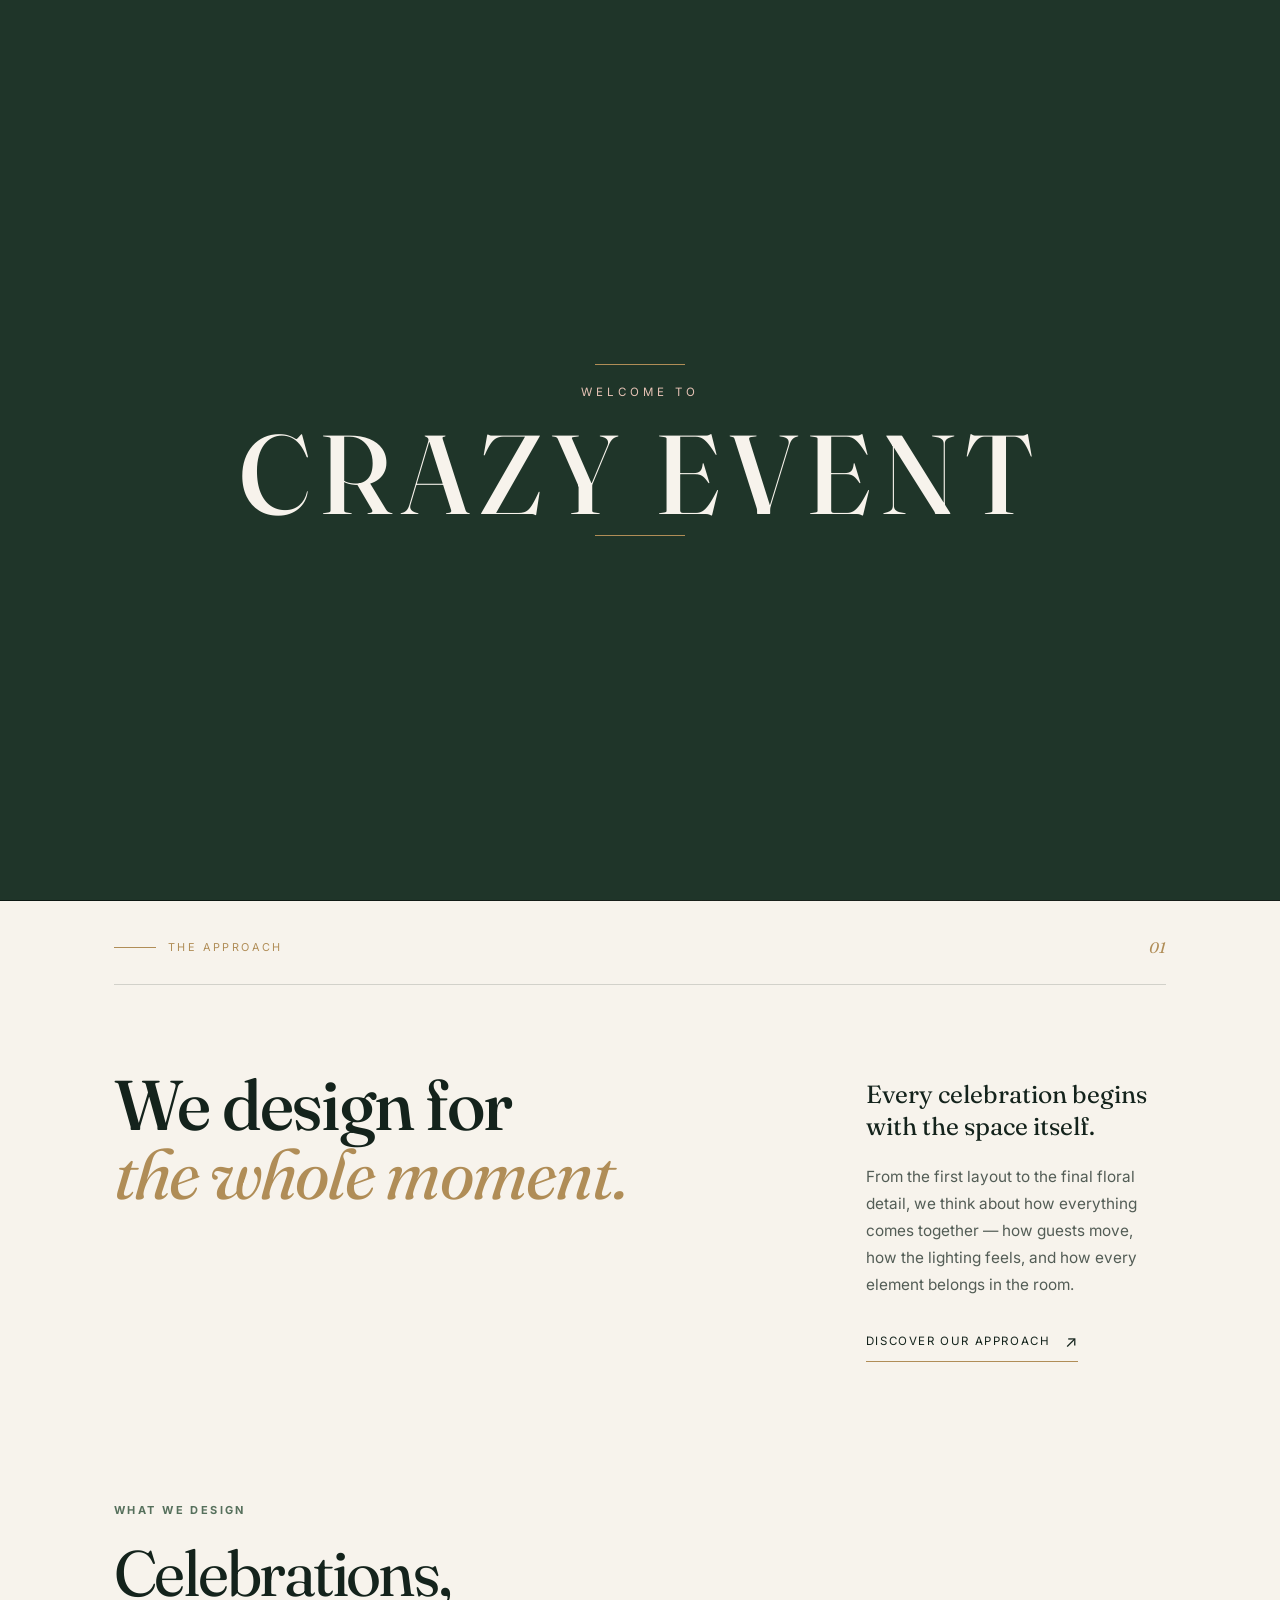
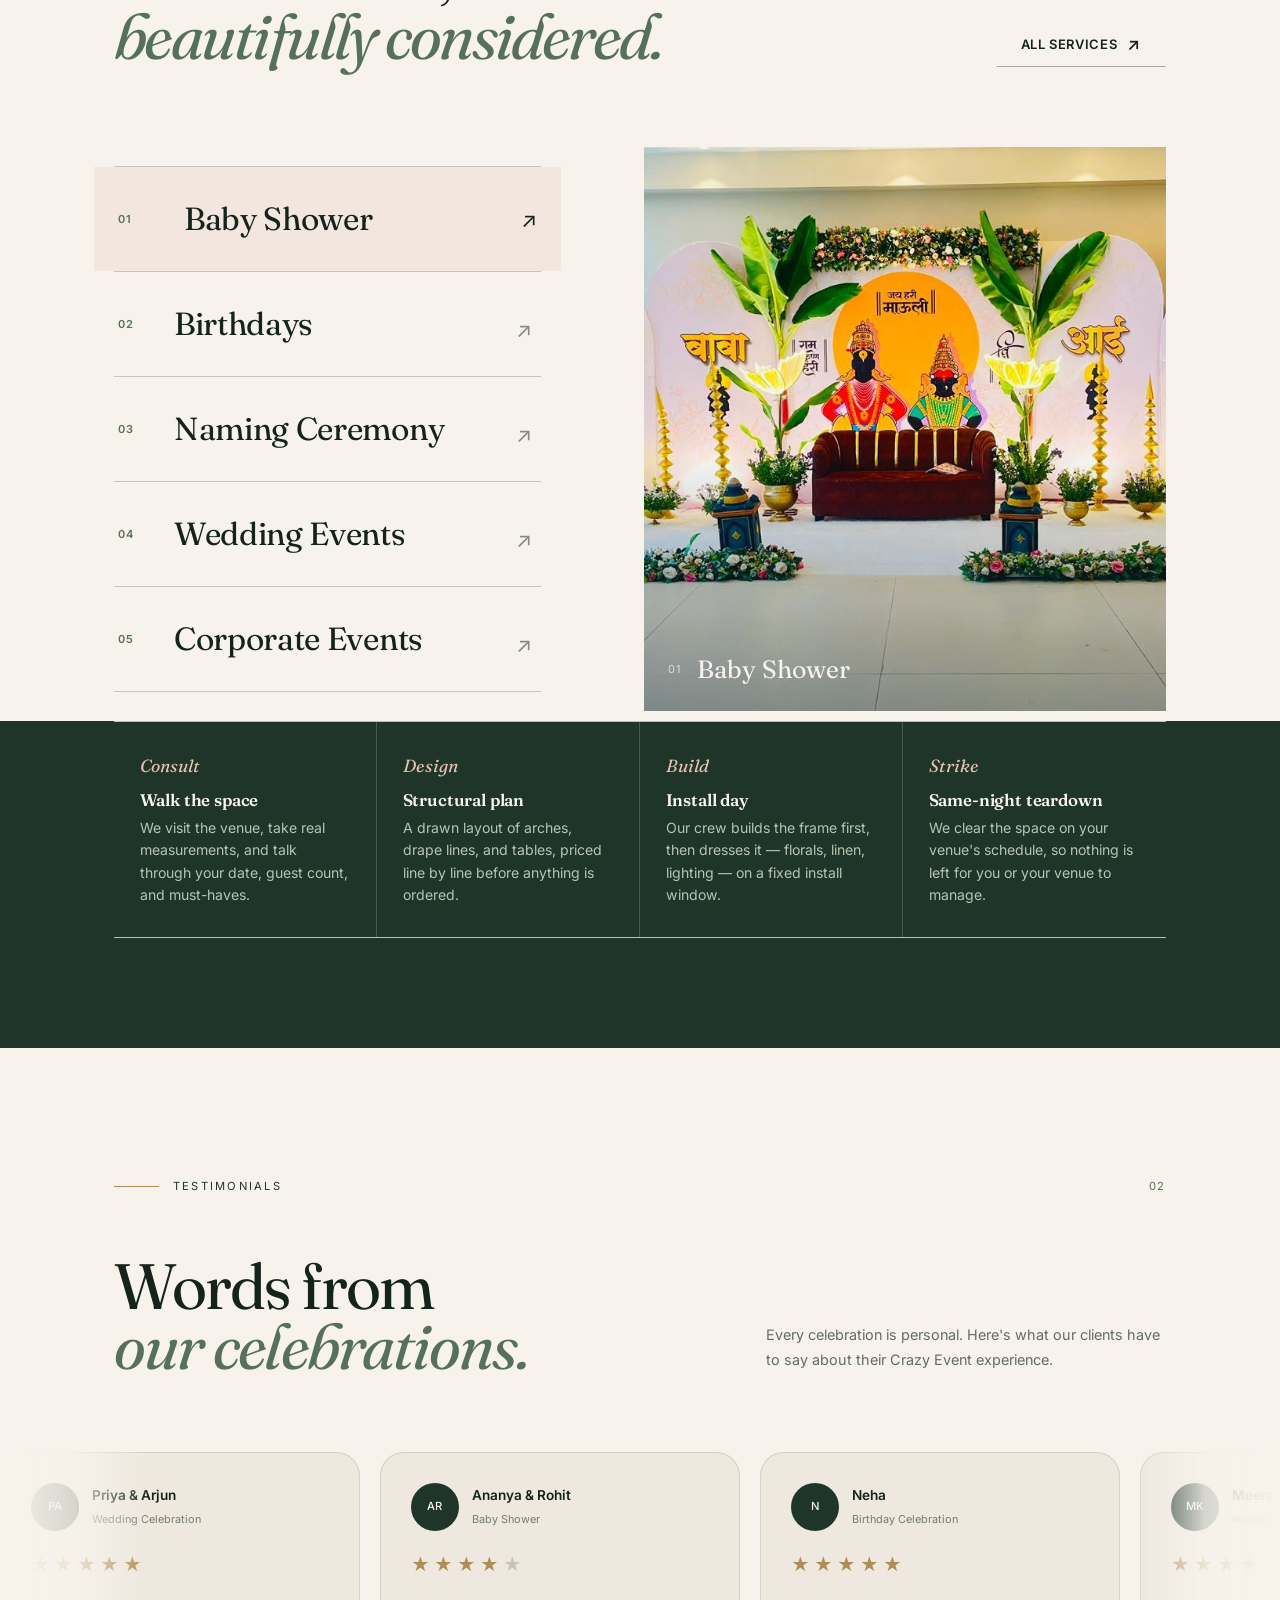
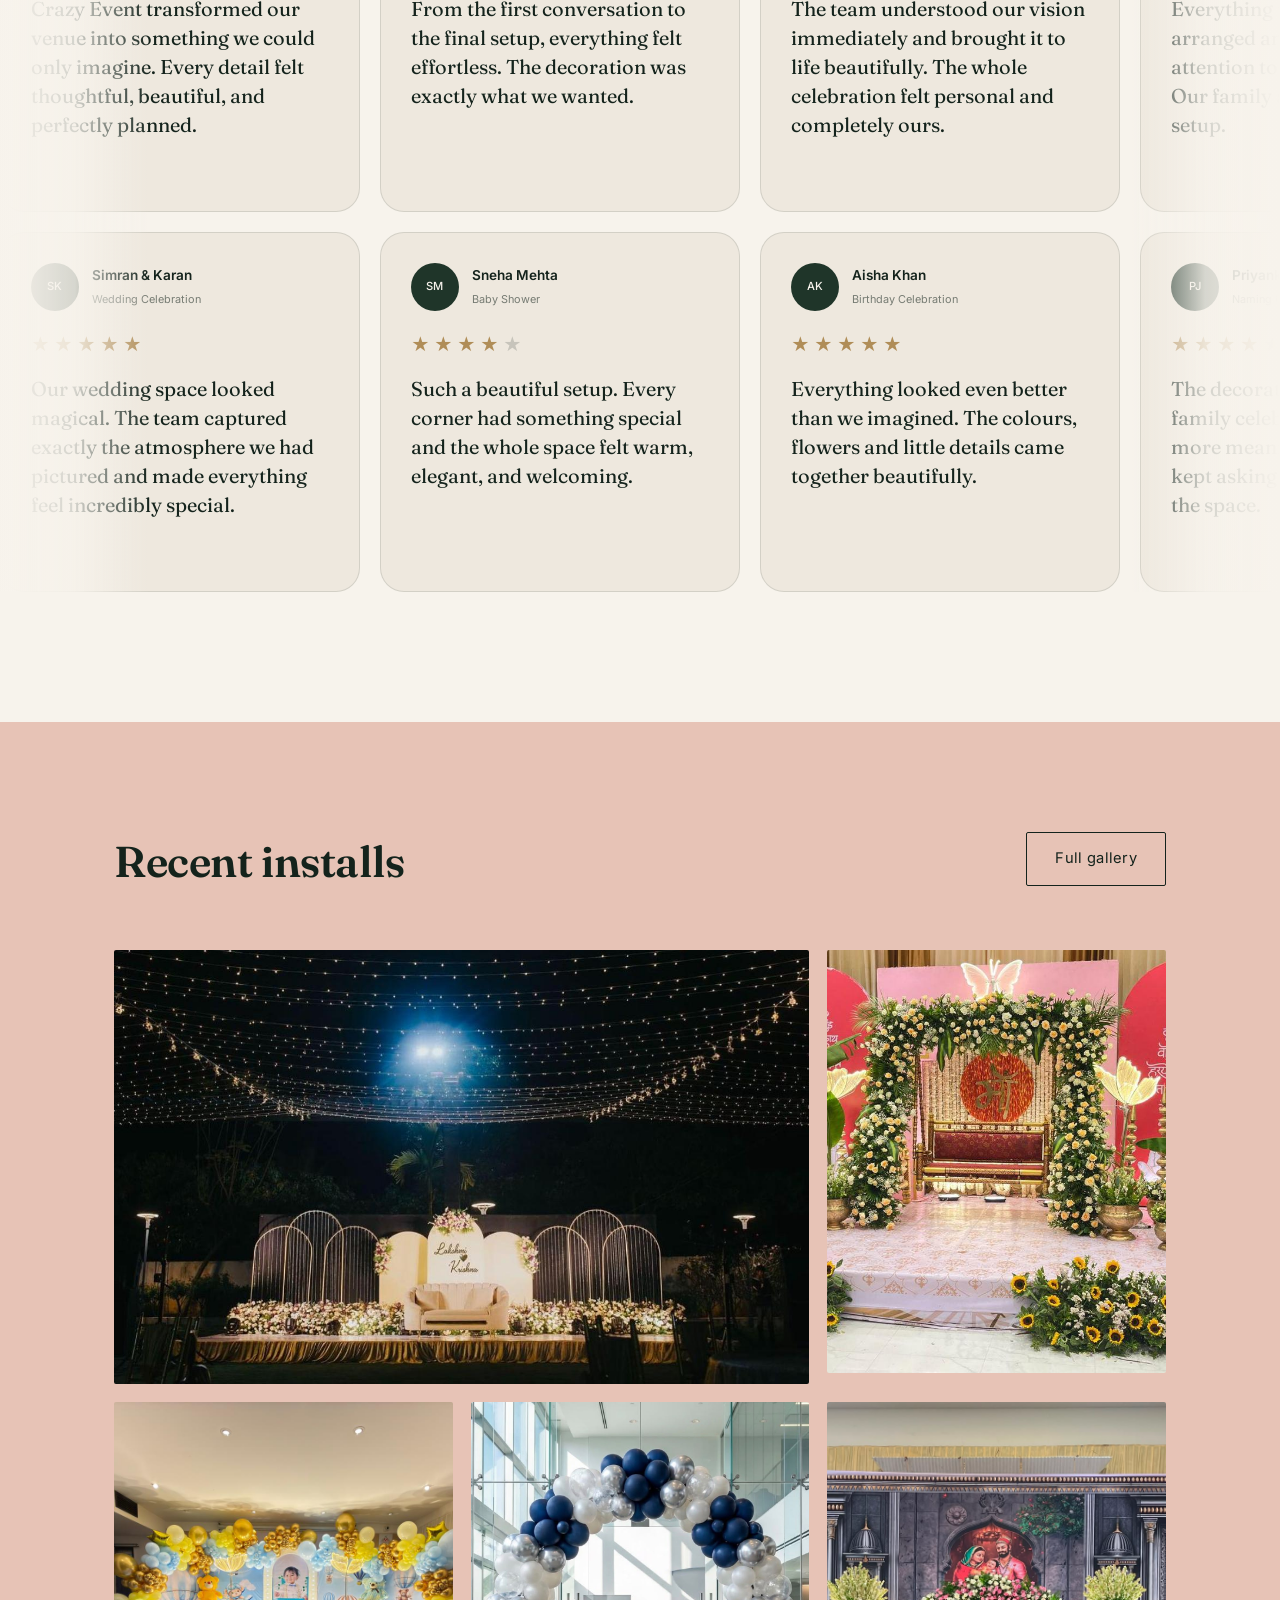
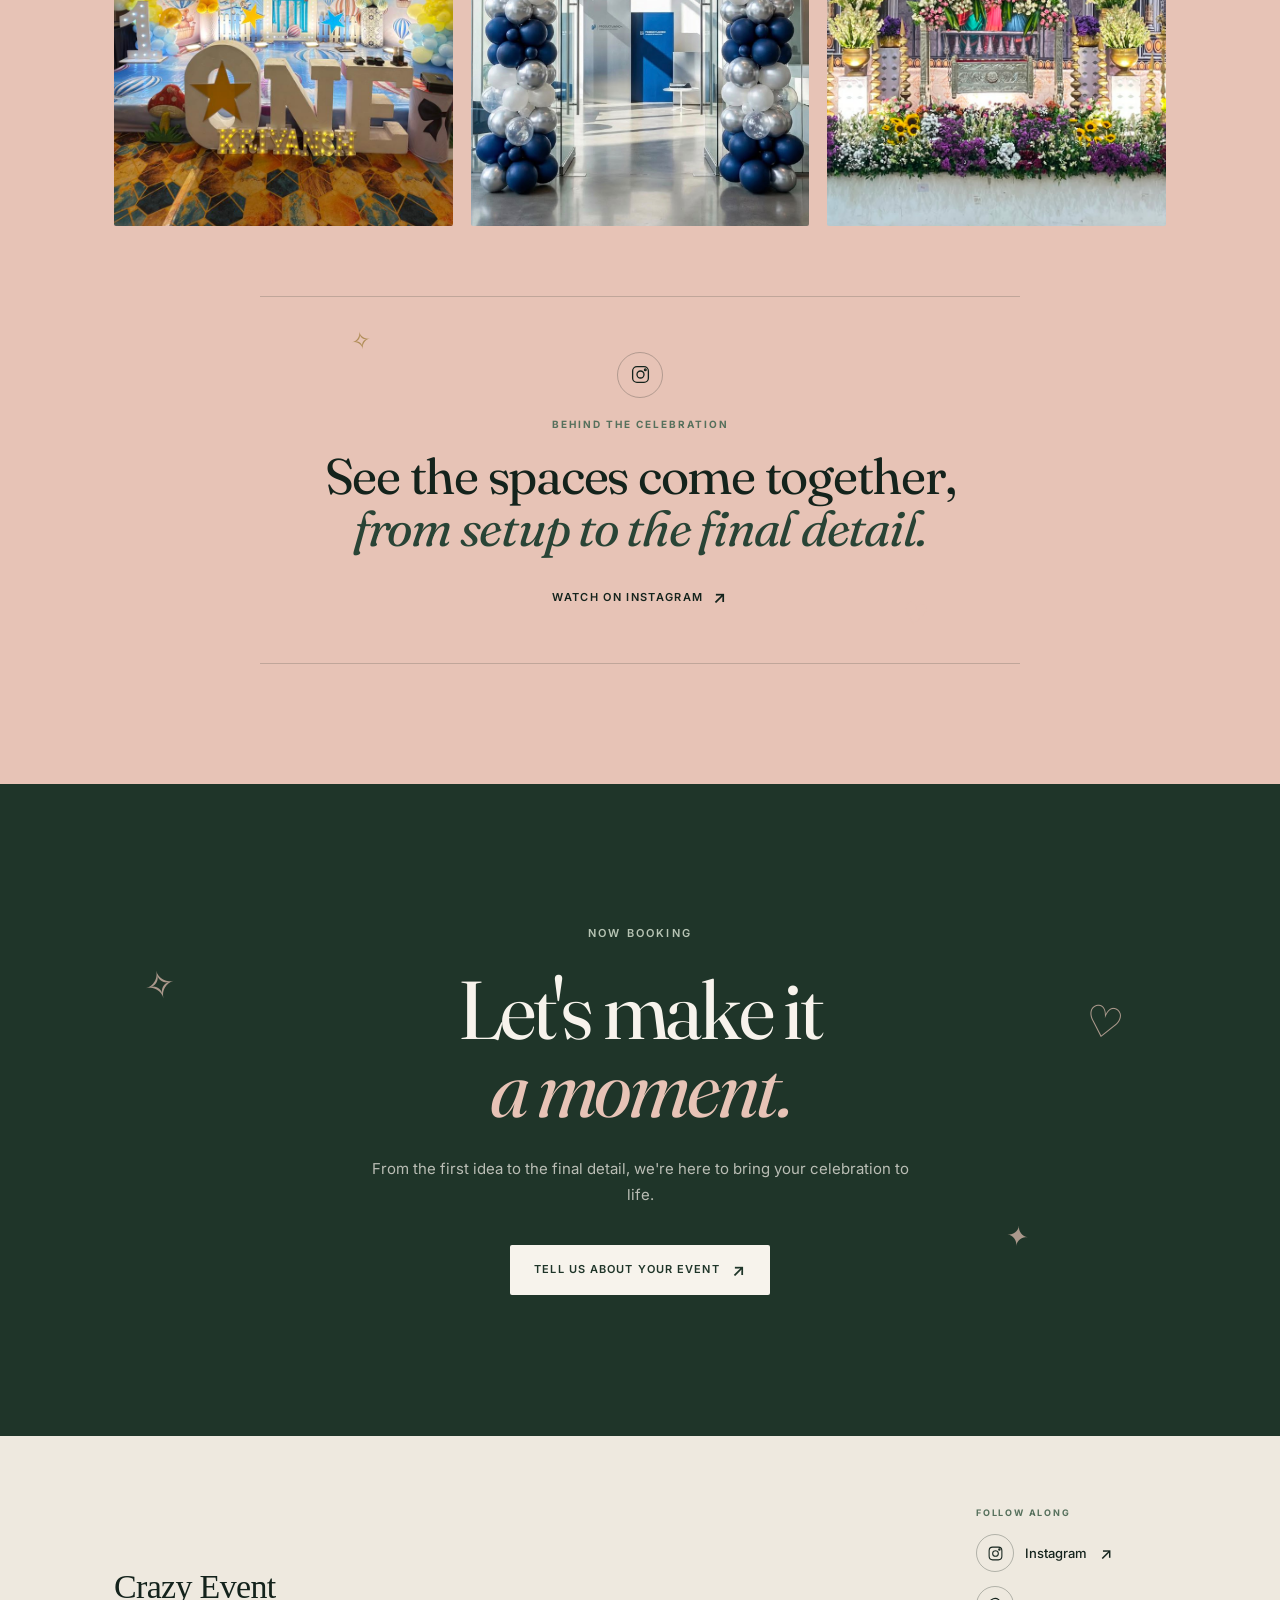
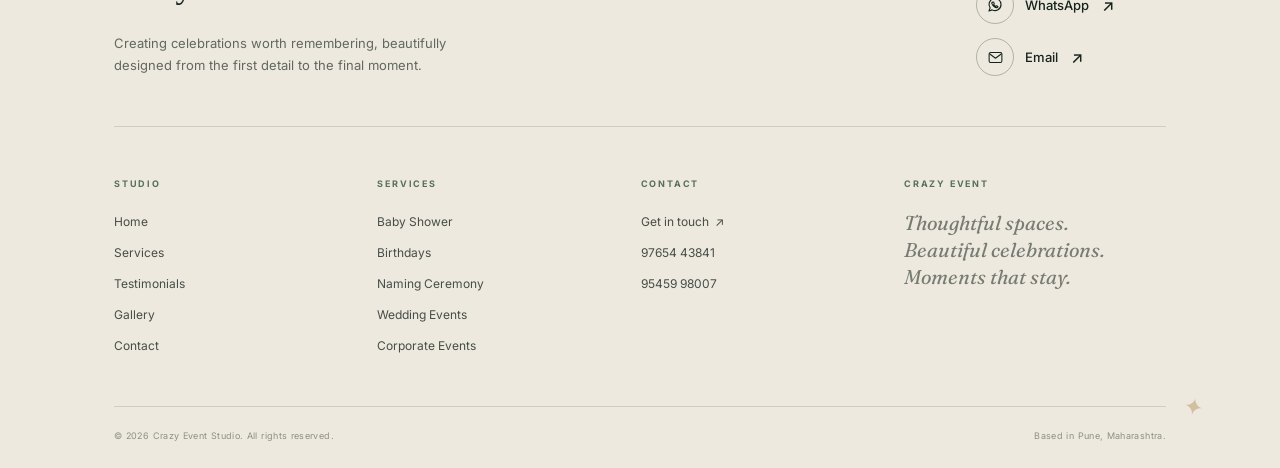
==== index.html @ b6cb3d37 "Initial Crazy Event website" ====
<!DOCTYPE html>
<html lang="en">
<head>
<meta charset="UTF-8">
<meta name="viewport" content="width=device-width, initial-scale=1.0">
<title>Crazy Event — Event Design &amp; Decor Studio</title>
<meta name="description" content="Crazy Event designs weddings, private celebrations, and corporate events with structure and florals built to fit the room, not the trend.">
<link rel="preconnect" href="https://fonts.googleapis.com">
<link href="https://fonts.googleapis.com/css2?family=Fraunces:ital,opsz,wght@0,9..144,400;0,9..144,500;0,9..144,600;1,9..144,400;1,9..144,500&family=Inter:wght@400;500;600&display=swap" rel="stylesheet">
<link rel="stylesheet" href="styles.css">
</head>
<body>

<!-- =========================
     CRAZY EVENT INTRO
========================= -->
<div class="intro-screen" id="introScreen">

    <div class="intro-content">

        <span class="intro-line"></span>

        <p class="intro-small">WELCOME TO</p>

        <h1 class="intro-title">
            CRAZY EVENT
        </h1>

        <span class="intro-line"></span>

    </div>

</div>

<header class="site-header">
  <nav class="wrap nav">
    <a href="index.html" class="brand">
      <img src="images/logo.jpg" alt="Crazy Event logo" class="brand-logo">
      <span class="brand-text">Crazy Event</span>
    </a>
    <ul class="nav-links">
      <li><a href="index.html" class="active">Home</a></li>
      <li><a href="index.html#design">Services</a></li>
       <li><a href="index.html#testimonials">Testimonials</a></li>
       
     <li><a href="index.html#recent-installs">Gallery</a></li>
      <li>
    <a href="#final-cta">Contact</a>
</li>
      
    </ul>
    <button class="menu-btn" aria-label="Toggle menu" aria-expanded="false">
      <span></span><span></span><span></span>
    </button>
  </nav>
</header>

<!-- HERO -->
<section class="cinematic-hero">

    <div class="cinematic-hero-media">
        <img
            src="images/hero-event.png"
            alt="Elegant Crazy Event wedding decoration"
            class="cinematic-hero-image"
        >
    </div>

    <div class="cinematic-hero-overlay"></div>

    <div class="cinematic-hero-content wrap">

        <div class="cinematic-hero-text">

            <span class="cinematic-eyebrow">
                EVENT DESIGN & DECOR
            </span>

            <h1>
    WE CREATE
    <span>MOMENTS WORTH</span>
    REMEMBERING.
</h1>

            <p>
                Thoughtfully designed celebrations, beautifully styled
                around your occasion.
            </p>

            <div class="cinematic-actions">

                <a href="services.html" class="cinematic-btn cinematic-btn-primary">
                    Explore Services
                    <span>↗</span>
                </a>

                <a href="gallery.html" class="cinematic-btn cinematic-btn-secondary">
                    View Gallery
                    <span>→</span>
                </a>

            </div>

        </div>

    </div>

    <div class="cinematic-hero-bottom">

        <div class="cinematic-location">
            BABY SHOWERS · BIRTHDAYS · WEDDINGS · CELEBRATIONS
        </div>

        <div class="cinematic-scroll">
            <span>SCROLL TO EXPLORE</span>
            <i></i>
        </div>

    </div>

</section>

</div>

<!-- APPROACH -->
<section class="approach-section">

    <div class="wrap">

        <div class="approach-top">

            <div class="approach-label">
                <span class="approach-line"></span>
                <span>THE APPROACH</span>
            </div>

            <span class="approach-number">01</span>

        </div>


        <div class="approach-grid">

            <div class="approach-heading">

                <h2>
                    We design for
                    <span>the whole moment.</span>
                </h2>

            </div>


            <div class="approach-copy">

                <p class="approach-lead">
                    Every celebration begins with the space itself.
                </p>

                <p>
                    From the first layout to the final floral detail,
                    we think about how everything comes together —
                    how guests move, how the lighting feels, and how
                    every element belongs in the room.
                </p>

                <a href="services.html" class="approach-link">
                    Discover our approach
                    <span>↗</span>
                </a>

            </div>

        </div>

    </div>

</section>

<!-- WHAT WE DESIGN -->
<section class="design-section" id="design">

    <div class="wrap">

        <div class="design-header">

            <div class="design-heading">

                <span class="design-kicker">
                    WHAT WE DESIGN
                </span>

                <h2>
                    Celebrations,
                    <span>beautifully considered.</span>
                </h2>

            </div>

            <a href="services.html" class="design-all-link">
                All services
                <span>↗</span>
            </a>

        </div>


        <div class="design-showcase">

            <!-- SERVICE LIST -->
            <div class="design-list">

                <a href="baby-shower.html"
                   class="design-service active"
                   data-image="images/babyshower5.jpeg">

                    <div class="design-service-left">
                        <span class="design-number">01</span>
                        <h3>Baby Shower</h3>
                    </div>

                    <span class="design-arrow">↗</span>

                </a>


                <a href="birthday.html"
                   class="design-service"
                   data-image="images/b'day12.jpeg">

                    <div class="design-service-left">
                        <span class="design-number">02</span>
                        <h3>Birthdays</h3>
                    </div>

                    <span class="design-arrow">↗</span>

                </a>


                <a href="naming-ceremony.html"
                   class="design-service"
                   data-image="images/namingceremony1.jpeg">

                    <div class="design-service-left">
                        <span class="design-number">03</span>
                        <h3>Naming Ceremony</h3>
                    </div>

                    <span class="design-arrow">↗</span>

                </a>


                <a href="wedding.html"
                   class="design-service"
                   data-image="images/wedding3.jpeg">

                    <div class="design-service-left">
                        <span class="design-number">04</span>
                        <h3>Wedding Events</h3>
                    </div>

                    <span class="design-arrow">↗</span>

                </a>


                <a href="corporate.html"
                   class="design-service"
                   data-image="images/corporate1.jpg">

                    <div class="design-service-left">
                        <span class="design-number">05</span>
                        <h3>Corporate Events</h3>
                    </div>

                    <span class="design-arrow">↗</span>

                </a>

            </div>


            <!-- IMAGE PREVIEW -->
            <div class="design-preview">

                <div class="design-preview-image">

                    <img
                        id="designPreviewImage"
                        src="images/babyshower1.jpeg"
                        alt="Baby shower event decoration">

                </div>

                <div class="design-preview-label">
                    <span>01</span>
                    <strong id="designPreviewTitle">
                        Baby Shower
                    </strong>
                </div>

            </div>

        </div>

    </div>

</section>

<!-- PROCESS -->
<section class="section-dark" style="padding-top:0;">
  <div class="wrap">
    <div class="process">
      <div class="process-step">
        <span class="step-label">Consult</span>
        <h4>Walk the space</h4>
        <p>We visit the venue, take real measurements, and talk through your date, guest count, and must-haves.</p>
      </div>
      <div class="process-step">
        <span class="step-label">Design</span>
        <h4>Structural plan</h4>
        <p>A drawn layout of arches, drape lines, and tables, priced line by line before anything is ordered.</p>
      </div>
      <div class="process-step">
        <span class="step-label">Build</span>
        <h4>Install day</h4>
        <p>Our crew builds the frame first, then dresses it — florals, linen, lighting — on a fixed install window.</p>
      </div>
      <div class="process-step">
        <span class="step-label">Strike</span>
        <h4>Same-night teardown</h4>
        <p>We clear the space on your venue's schedule, so nothing is left for you or your venue to manage.</p>
      </div>
    </div>
  </div>
</section>

<!-- =========================================
     TESTIMONIALS
========================================= -->

<section class="testimonials-section" id="testimonials">

    <div class="wrap">

        <div class="testimonials-header">

            <div class="testimonials-kicker">
                <span class="testimonials-line"></span>
                <span>TESTIMONIALS</span>
            </div>

            <span class="testimonials-number">02</span>

        </div>


        <div class="testimonials-intro">

            <h2>
                Words from
                <span>our celebrations.</span>
            </h2>

            <p>
                Every celebration is personal.
                Here's what our clients have to say
                about their Crazy Event experience.
            </p>

        </div>

    </div>


    <!-- TESTIMONIAL ROWS -->

    <div class="testimonial-marquee">


        <!-- ROW 1 -->

        <div class="testimonial-row">

            <div class="testimonial-track testimonial-track-left">


                <!-- REVIEW 1 -->
                <article class="testimonial-card">

                    <div class="testimonial-profile">

                        <div class="testimonial-avatar">
                            PA
                        </div>

                        <div class="testimonial-person">
                            <strong>Priya &amp; Arjun</strong>
                            <span>Wedding Celebration</span>
                        </div>

                    </div>

                    <div class="testimonial-stars" data-rating="5"></div>

                    <blockquote>
                        Crazy Event transformed our venue into
                        something we could only imagine. Every
                        detail felt thoughtful, beautiful, and
                        perfectly planned.
                    </blockquote>

                </article>


                <!-- REVIEW 2 -->
                <article class="testimonial-card">

                    <div class="testimonial-profile">

                        <div class="testimonial-avatar">
                            AR
                        </div>

                        <div class="testimonial-person">
                            <strong>Ananya &amp; Rohit</strong>
                            <span>Baby Shower</span>
                        </div>

                    </div>

                    <div class="testimonial-stars" data-rating="4"></div>

                    <blockquote>
                        From the first conversation to the final
                        setup, everything felt effortless.
                        The decoration was exactly what we wanted.
                    </blockquote>

                </article>


                <!-- REVIEW 3 -->
                <article class="testimonial-card">

                    <div class="testimonial-profile">

                        <div class="testimonial-avatar">
                            N
                        </div>

                        <div class="testimonial-person">
                            <strong>Neha</strong>
                            <span>Birthday Celebration</span>
                        </div>

                    </div>

                    <div class="testimonial-stars" data-rating="5"></div>

                    <blockquote>
                        The team understood our vision immediately
                        and brought it to life beautifully.
                        The whole celebration felt personal
                        and completely ours.
                    </blockquote>

                </article>


                <!-- REVIEW 4 -->
                <article class="testimonial-card">

                    <div class="testimonial-profile">

                        <div class="testimonial-avatar">
                            MK
                        </div>

                        <div class="testimonial-person">
                            <strong>Meera &amp; Kunal</strong>
                            <span>Naming Ceremony</span>
                        </div>

                    </div>

                    <div class="testimonial-stars" data-rating="4"></div>

                    <blockquote>
                        Everything was beautifully arranged and
                        the team paid attention to every little
                        detail. Our family absolutely loved
                        the setup.
                    </blockquote>

                </article>


                <!-- REVIEW 5 -->
                <article class="testimonial-card">

                    <div class="testimonial-profile">

                        <div class="testimonial-avatar">
                            R
                        </div>

                        <div class="testimonial-person">
                            <strong>Riya</strong>
                            <span>Birthday Celebration</span>
                        </div>

                    </div>

                    <div class="testimonial-stars" data-rating="5"></div>

                    <blockquote>
                        We wanted something elegant but still fun,
                        and Crazy Event got the balance exactly
                        right. The final setup looked incredible.
                    </blockquote>

                </article>


                <!-- REVIEW 6 -->
                <article class="testimonial-card">

                    <div class="testimonial-profile">

                        <div class="testimonial-avatar">
                            AS
                        </div>

                        <div class="testimonial-person">
                            <strong>Aditya Sharma</strong>
                            <span>Corporate Event</span>
                        </div>

                    </div>

                    <div class="testimonial-stars" data-rating="3"></div>

                    <blockquote>
                        Professional from beginning to end.
                        The team made the entire setup process
                        smooth and delivered a space that looked
                        polished and welcoming.
                    </blockquote>

                </article>


                <!-- DUPLICATE FOR LOOP -->

                <article class="testimonial-card">

                    <div class="testimonial-profile">
                        <div class="testimonial-avatar">PA</div>
                        <div class="testimonial-person">
                            <strong>Priya &amp; Arjun</strong>
                            <span>Wedding Celebration</span>
                        </div>
                    </div>

                    <div class="testimonial-stars" data-rating="5"></div>

                    <blockquote>
                        Crazy Event transformed our venue into
                        something we could only imagine. Every
                        detail felt thoughtful, beautiful, and
                        perfectly planned.
                    </blockquote>

                </article>


                <article class="testimonial-card">

                    <div class="testimonial-profile">
                        <div class="testimonial-avatar">AR</div>
                        <div class="testimonial-person">
                            <strong>Ananya &amp; Rohit</strong>
                            <span>Baby Shower</span>
                        </div>
                    </div>

                    <div class="testimonial-stars" data-rating="4"></div>

                    <blockquote>
                        From the first conversation to the final
                        setup, everything felt effortless.
                        The decoration was exactly what we wanted.
                    </blockquote>

                </article>


                <article class="testimonial-card">

                    <div class="testimonial-profile">
                        <div class="testimonial-avatar">N</div>
                        <div class="testimonial-person">
                            <strong>Neha</strong>
                            <span>Birthday Celebration</span>
                        </div>
                    </div>

                    <div class="testimonial-stars" data-rating="5"></div>

                    <blockquote>
                        The team understood our vision immediately
                        and brought it to life beautifully.
                        The whole celebration felt personal
                        and completely ours.
                    </blockquote>

                </article>


                <article class="testimonial-card">

                    <div class="testimonial-profile">
                        <div class="testimonial-avatar">MK</div>
                        <div class="testimonial-person">
                            <strong>Meera &amp; Kunal</strong>
                            <span>Naming Ceremony</span>
                        </div>
                    </div>

                    <div class="testimonial-stars" data-rating="4"></div>

                    <blockquote>
                        Everything was beautifully arranged and
                        the team paid attention to every little
                        detail. Our family absolutely loved
                        the setup.
                    </blockquote>

                </article>


                <article class="testimonial-card">

                    <div class="testimonial-profile">
                        <div class="testimonial-avatar">R</div>
                        <div class="testimonial-person">
                            <strong>Riya</strong>
                            <span>Birthday Celebration</span>
                        </div>
                    </div>

                    <div class="testimonial-stars" data-rating="5"></div>

                    <blockquote>
                        We wanted something elegant but still fun,
                        and Crazy Event got the balance exactly
                        right. The final setup looked incredible.
                    </blockquote>

                </article>


                <article class="testimonial-card">

                    <div class="testimonial-profile">
                        <div class="testimonial-avatar">AS</div>
                        <div class="testimonial-person">
                            <strong>Aditya Sharma</strong>
                            <span>Corporate Event</span>
                        </div>
                    </div>

                    <div class="testimonial-stars" data-rating="3"></div>

                    <blockquote>
                        Professional from beginning to end.
                        The team made the entire setup process
                        smooth and delivered a space that looked
                        polished and welcoming.
                    </blockquote>

                </article>

            </div>

        </div>


        <!-- ROW 2 -->

        <div class="testimonial-row">

            <div class="testimonial-track testimonial-track-right">


                <!-- REVIEW 7 -->
                <article class="testimonial-card">

                    <div class="testimonial-profile">
                        <div class="testimonial-avatar">SK</div>

                        <div class="testimonial-person">
                            <strong>Simran &amp; Karan</strong>
                            <span>Wedding Celebration</span>
                        </div>
                    </div>

                    <div class="testimonial-stars" data-rating="5"></div>

                    <blockquote>
                        Our wedding space looked magical.
                        The team captured exactly the atmosphere
                        we had pictured and made everything feel
                        incredibly special.
                    </blockquote>

                </article>


                <!-- REVIEW 8 -->
                <article class="testimonial-card">

                    <div class="testimonial-profile">
                        <div class="testimonial-avatar">SM</div>

                        <div class="testimonial-person">
                            <strong>Sneha Mehta</strong>
                            <span>Baby Shower</span>
                        </div>
                    </div>

                    <div class="testimonial-stars" data-rating="4"></div>

                    <blockquote>
                        Such a beautiful setup. Every corner had
                        something special and the whole space felt
                        warm, elegant, and welcoming.
                    </blockquote>

                </article>


                <!-- REVIEW 9 -->
                <article class="testimonial-card">

                    <div class="testimonial-profile">
                        <div class="testimonial-avatar">AK</div>

                        <div class="testimonial-person">
                            <strong>Aisha Khan</strong>
                            <span>Birthday Celebration</span>
                        </div>
                    </div>

                    <div class="testimonial-stars" data-rating="5"></div>

                    <blockquote>
                        Everything looked even better than we
                        imagined. The colours, flowers and little
                        details came together beautifully.
                    </blockquote>

                </article>


                <!-- REVIEW 10 -->
                <article class="testimonial-card">

                    <div class="testimonial-profile">
                        <div class="testimonial-avatar">PJ</div>

                        <div class="testimonial-person">
                            <strong>Priyanka Joshi</strong>
                            <span>Naming Ceremony</span>
                        </div>
                    </div>

                    <div class="testimonial-stars" data-rating="4"></div>

                    <blockquote>
                        The decoration made our family celebration
                        feel even more meaningful. Everyone kept
                        asking who had designed the space.
                    </blockquote>

                </article>


                <!-- REVIEW 11 -->
                <article class="testimonial-card">

                    <div class="testimonial-profile">
                        <div class="testimonial-avatar">RS</div>

                        <div class="testimonial-person">
                            <strong>Rahul Shah</strong>
                            <span>Corporate Event</span>
                        </div>
                    </div>

                    <div class="testimonial-stars" data-rating="5"></div>

                    <blockquote>
                        The setup was elegant, professional and
                        completely stress-free. The team handled
                        everything while we focused on our guests.
                    </blockquote>

                </article>


                <!-- REVIEW 12 -->
                <article class="testimonial-card">

                    <div class="testimonial-profile">
                        <div class="testimonial-avatar">DM</div>

                        <div class="testimonial-person">
                            <strong>Divya &amp; Manav</strong>
                            <span>Wedding Celebration</span>
                        </div>
                    </div>

                    <div class="testimonial-stars" data-rating="5"></div>

                    <blockquote>
                        From planning to the final reveal,
                        the whole experience was wonderful.
                        We couldn't have asked for a more beautiful
                        celebration.
                    </blockquote>

                </article>


                <!-- DUPLICATE FOR LOOP -->

                <article class="testimonial-card">

                    <div class="testimonial-profile">
                        <div class="testimonial-avatar">SK</div>
                        <div class="testimonial-person">
                            <strong>Simran &amp; Karan</strong>
                            <span>Wedding Celebration</span>
                        </div>
                    </div>

                    <div class="testimonial-stars" data-rating="5"></div>

                    <blockquote>
                        Our wedding space looked magical.
                        The team captured exactly the atmosphere
                        we had pictured and made everything feel
                        incredibly special.
                    </blockquote>

                </article>


                <article class="testimonial-card">

                    <div class="testimonial-profile">
                        <div class="testimonial-avatar">SM</div>
                        <div class="testimonial-person">
                            <strong>Sneha Mehta</strong>
                            <span>Baby Shower</span>
                        </div>
                    </div>

                    <div class="testimonial-stars" data-rating="4"></div>

                    <blockquote>
                        Such a beautiful setup. Every corner had
                        something special and the whole space felt
                        warm, elegant, and welcoming.
                    </blockquote>

                </article>


                <article class="testimonial-card">

                    <div class="testimonial-profile">
                        <div class="testimonial-avatar">AK</div>
                        <div class="testimonial-person">
                            <strong>Aisha Khan</strong>
                            <span>Birthday Celebration</span>
                        </div>
                    </div>

                    <div class="testimonial-stars" data-rating="5"></div>

                    <blockquote>
                        Everything looked even better than we
                        imagined. The colours, flowers and little
                        details came together beautifully.
                    </blockquote>

                </article>


                <article class="testimonial-card">

                    <div class="testimonial-profile">
                        <div class="testimonial-avatar">PJ</div>
                        <div class="testimonial-person">
                            <strong>Priyanka Joshi</strong>
                            <span>Naming Ceremony</span>
                        </div>
                    </div>

                    <div class="testimonial-stars" data-rating="4"></div>

                    <blockquote>
                        The decoration made our family celebration
                        feel even more meaningful. Everyone kept
                        asking who had designed the space.
                    </blockquote>

                </article>


                <article class="testimonial-card">

                    <div class="testimonial-profile">
                        <div class="testimonial-avatar">RS</div>
                        <div class="testimonial-person">
                            <strong>Rahul Shah</strong>
                            <span>Corporate Event</span>
                        </div>
                    </div>

                    <div class="testimonial-stars" data-rating="5"></div>

                    <blockquote>
                        The setup was elegant, professional and
                        completely stress-free. The team handled
                        everything while we focused on our guests.
                    </blockquote>

                </article>


                <article class="testimonial-card">

                    <div class="testimonial-profile">
                        <div class="testimonial-avatar">DM</div>

                        <div class="testimonial-person">
                            <strong>Divya &amp; Manav</strong>
                            <span>Wedding Celebration</span>
                        </div>
                    </div>

                    <div class="testimonial-stars" data-rating="5"></div>

                    <blockquote>
                        From planning to the final reveal,
                        the whole experience was wonderful.
                        We couldn't have asked for a more beautiful
                        celebration.
                    </blockquote>

                </article>

            </div>

        </div>


        <!-- EDGE FADE -->

        <div class="testimonial-fade testimonial-fade-left"></div>
        <div class="testimonial-fade testimonial-fade-right"></div>

    </div>

</section>

<!-- GALLERY TEASER -->
<section class="section-blush" id="recent-installs">
  <div class="wrap">
    <div class="section-head">
      <h2>Recent installs</h2>
      <a href="gallery.html" class="btn btn-ghost-dark">Full gallery</a>
    </div>
    <div class="gallery-grid">
      <div class="gallery-item wide">
        <img src="images/wedding2.jpeg" alt="Wedding decoration">
        <div class="gallery-cap"><span class="tag">Wedding</span><div class="title">Fernbrook Hall ceremony arch</div></div>
      </div>
      <div class="gallery-item">
<img src="images/babyshower4.jpeg" alt="Baby shower decoration">        <div class="gallery-cap"><span class="tag">Baby shower</span><div class="title">Dessert table &amp; balloon garland</div></div>
      </div>
      <div class="gallery-item">
<img src="images/b'day17.jpeg" alt="Birthday decoration">     
   <div class="gallery-cap"><span class="tag">Birthday</span><div class="title">Sweet sixteen balloon arch</div></div>
      </div>

       
       <div class="gallery-item">
<img src="images/corporate1.jpg" alt="Corporate Event">     
   <div class="gallery-cap"><span class="tag">Corporate Event</span><div class="title">Transforming corporate spaces into unforgettable experiences.</div></div>
      </div>


       <div class="gallery-item">
<img src="images/namingceremony5.jpeg" alt="Naming Ceremony">     
   <div class="gallery-cap"><span class="tag">Naming Ceremony</span><div class="title">Elegant naming ceremony setup</div></div>
      </div>

    </div>
    <div class="instagram-teaser">

    <div class="instagram-icon" aria-hidden="true">
    <svg viewBox="0 0 24 24">
        <rect x="3" y="3" width="18" height="18" rx="5"></rect>
        <circle cx="12" cy="12" r="4"></circle>
        <circle cx="17.5" cy="6.5" r="1"></circle>
    </svg>
</div>

<span class="instagram-kicker">BEHIND THE CELEBRATION</span>

    <h3>
        See the spaces come together,
        <span>from setup to the final detail.</span>
    </h3>

    <a
        href="https://www.instagram.com/crazy__event__pune/"
        target="_blank"
        rel="noopener noreferrer"
        class="instagram-teaser-link"
    >
        Watch on Instagram
        <span>↗</span>
    </a>

</div>
  </div>
</section>

<!-- CTA -->
<section class="final-cta" id="final-cta">
    <div class="wrap">

        <!-- Decorative elements -->
        <span class="cta-decoration cta-sparkle">✧</span>
        <span class="cta-decoration cta-heart">♡</span>
        <span class="cta-decoration cta-star">✦</span>

        <div class="final-cta-inner">

            <span class="final-cta-kicker">NOW BOOKING</span>

            <h2>
                Let's make it
                <span>a moment.</span>
            </h2>

            <p>
                From the first idea to the final detail,
                we're here to bring your celebration to life.
            </p>

            <a href="contact.html" class="btn btn-light">
                Tell us about your event
                <span>↗</span>
            </a>

        </div>

    </div>
</section>

<footer class="site-footer">
    <div class="wrap">

        <!-- FOOTER TOP -->
        <div class="footer-top">

            <!-- BRAND -->
            <div class="footer-brand">

                <a href="index.html" class="footer-wordmark">
                    Crazy Event
                </a>

                <p>
                    Creating celebrations worth remembering,
                    beautifully designed from the first detail
                    to the final moment.
                </p>

            </div>


            <!-- SOCIAL LINKS -->
            <div class="footer-follow">

                <span class="footer-label">FOLLOW ALONG</span>


                <!-- Instagram -->
                <a
                    href="https://www.instagram.com/crazy__event__pune/"
                    target="_blank"
                    rel="noopener noreferrer"
                    class="footer-social-link"
                >

                    <span class="instagram-circle">
                        <svg viewBox="0 0 24 24" aria-hidden="true">
                            <rect
                                x="3"
                                y="3"
                                width="18"
                                height="18"
                                rx="5">
                            </rect>

                            <circle
                                cx="12"
                                cy="12"
                                r="4">
                            </circle>

                            <circle
                                cx="17.5"
                                cy="6.5"
                                r="1">
                            </circle>
                        </svg>
                    </span>

                    <span>Instagram</span>

                    <span class="footer-social-arrow">↗</span>

                </a>


                <!-- WhatsApp -->
                <a
                    href="https://wa.me/919765443841"
                    target="_blank"
                    rel="noopener noreferrer"
                    class="footer-social-link"
                >

                    <span class="social-circle whatsapp-circle">

                        <svg viewBox="0 0 24 24" aria-hidden="true">

                            <path
                                d="M20 11.5a8 8 0 0 1-11.8 7L4 20l1.5-4.1A8 8 0 1 1 20 11.5Z">
                            </path>

                            <path
                                d="M8.5 8.5c.2-.4.4-.5.7-.5h.6c.2 0 .4.1.5.4l.7 1.5c.1.2.1.4-.1.6l-.6.7c.6 1.1 1.5 1.9 2.6 2.5l.6-.6c.2-.2.4-.2.6-.1l1.5.7c.3.1.4.3.3.6-.2.6-.6 1-1.2 1.2-1 .2-2.8-.5-4.3-1.8-1.3-1.1-2.2-2.5-2.5-3.5-.2-.7-.1-1.3.1-1.7Z">
                            </path>

                        </svg>

                    </span>

                    <span>WhatsApp</span>

                    <span class="footer-social-arrow">↗</span>

                </a>


                <!-- Email -->
                <a
                    href="contact.html"
                    class="footer-social-link"
                >

                    <span class="social-circle">

                        <svg viewBox="0 0 24 24" aria-hidden="true">

                            <rect
                                x="3"
                                y="5"
                                width="18"
                                height="14"
                                rx="2">
                            </rect>

                            <path d="m4 7 8 6 8-6"></path>

                        </svg>

                    </span>

                    <span>Email</span>

                    <span class="footer-social-arrow">↗</span>

                </a>

            </div>

        </div>


        <!-- FOOTER LINKS -->
        <div class="footer-links">


            <!-- STUDIO -->
            <div class="footer-column">

                <span class="footer-label">
                    STUDIO
                </span>

                <a href="index.html">
                    Home
                </a>

                <a href="services.html">
                    Services
                </a>

                <a href="index.html#testimonials">
                    Testimonials
                </a>

                <a href="index.html#recent-installs">
                    Gallery
                </a>

                <a href="contact.html">
                    Contact
                </a>

            </div>


            <!-- SERVICES -->
            <div class="footer-column">

                <span class="footer-label">
                    SERVICES
                </span>

                <a href="services.html">
                    Baby Shower
                </a>

                <a href="services.html">
                    Birthdays
                </a>

                <a href="services.html">
                    Naming Ceremony
                </a>

                <a href="services.html">
                    Wedding Events
                </a>

                <a href="services.html">
                    Corporate Events
                </a>

            </div>


            <!-- CONTACT -->
            <div class="footer-column">

                <span class="footer-label">
                    CONTACT
                </span>

                <a href="contact.html">
                    Get in touch
                    <span class="link-arrow">↗</span>
                </a>

                <a href="tel:+919765443841">
                    97654 43841
                </a>

                <a href="tel:+919545998007">
                    95459 98007
                </a>

            </div>


            <!-- CLOSING MESSAGE -->
            <div class="footer-note">

                <span class="footer-label">
                    CRAZY EVENT
                </span>

                <p>
                    Thoughtful spaces.
                    Beautiful celebrations.
                    Moments that stay.
                </p>

            </div>

        </div>


        <!-- FOOTER BOTTOM -->
        <div class="footer-bottom">

            <span>
                © 2026 Crazy Event Studio. All rights reserved.
            </span>

            <span>
                Based in Pune, Maharashtra.
            </span>

        </div>

    </div>
</footer>

<script src="script.js"></script>

</body>
</html>
---- styles.css ----
/* ===========================================================
   Crazy Event — Event Decor Studio
   Complete Stylesheet
   =========================================================== */

:root {
  --ink: #14231C;
  --forest: #1F3529;
  --forest-2: #294436;
  --ivory: #F7F3EC;
  --blush: #E7C3B6;
  --brass: #B08D57;
  --vine: #56705C;
  --vine-soft: #B7C4B4;

  --font-display: "Fraunces", "Iowan Old Style", serif;
  --font-body: "Inter", -apple-system, sans-serif;

  --max-w: 1180px;
  --gutter: clamp(20px, 5vw, 64px);
  --ease: cubic-bezier(.22,.61,.36,1);
}


/* ===========================================================
   RESET / BASE
   =========================================================== */

*,
*::before,
*::after {
  box-sizing: border-box;
}

html {
  scroll-behavior: smooth;
}

@media (prefers-reduced-motion: reduce) {
  html {
    scroll-behavior: auto;
  }

  *,
  *::before,
  *::after {
    animation-duration: 0.001ms !important;
    animation-iteration-count: 1 !important;
    transition-duration: 0.001ms !important;
  }
}

body {
  margin: 0;
  background: var(--ivory);
  color: var(--ink);
  font-family: var(--font-body);
  font-size: 16px;
  line-height: 1.6;
  -webkit-font-smoothing: antialiased;
}

img {
  max-width: 100%;
  display: block;
}

a {
  color: inherit;
}

h1,
h2,
h3,
h4 {
  font-family: var(--font-display);
  font-weight: 600;
  line-height: 1.08;
  margin: 0;
  letter-spacing: -0.01em;
}

.italic {
  font-style: italic;
  font-weight: 400;
}

p {
  margin: 0;
}

.wrap {
  max-width: var(--max-w);
  margin: 0 auto;
  padding-left: var(--gutter);
  padding-right: var(--gutter);
}

a:focus-visible,
button:focus-visible,
input:focus-visible,
textarea:focus-visible {
  outline: 2px solid var(--brass);
  outline-offset: 3px;
}


/* ===========================================================
   SIGNATURE MOTIF — TRELLIS LATTICE
   =========================================================== */

.lattice-rule {
  width: 100%;
  height: 14px;
  display: block;
}

.lattice-rule svg {
  width: 100%;
  height: 100%;
  display: block;
}


/* ===========================================================
   HEADER / NAVIGATION
   =========================================================== */

.site-header {
  position: sticky;
  top: 0;
  z-index: 50;
  background: rgba(247, 243, 236, 0.92);
  backdrop-filter: blur(6px);
  border-bottom: 1px solid rgba(20, 35, 28, 0.1);
}

.nav {
  display: flex;
  align-items: center;
  justify-content: space-between;
  padding-top: 18px;
  padding-bottom: 18px;
}

.brand {
  font-family: var(--font-display);
  font-size: 1.35rem;
  font-weight: 600;
  letter-spacing: -0.01em;
  text-decoration: none;
  color: var(--ink);
  display: flex;
  align-items: center;
  gap: 10px;
}

.brand-logo {
  width: 34px;
  height: 34px;
  border-radius: 4px;
  display: block;
}

.brand .amp {
  font-style: italic;
  color: var(--brass);
  font-weight: 400;
}

.nav-links {
  display: flex;
  align-items: center;
  gap: clamp(18px, 3vw, 38px);
  list-style: none;
  margin: 0;
  padding: 0;
}

.nav-links a {
  text-decoration: none;
  font-size: 0.92rem;
  letter-spacing: 0.02em;
  color: var(--ink);
  position: relative;
  padding-bottom: 4px;
}

.nav-links a::after {
  content: "";
  position: absolute;
  left: 0;
  right: 100%;
  bottom: 0;
  height: 1px;
  background: var(--brass);
  transition: right 0.28s var(--ease);
}

.nav-links a:hover::after,
.nav-links a.active::after {
  right: 0;
}

.nav-links a.active {
  color: var(--brass);
}

.nav-cta {
  border: 1px solid var(--ink);
  padding: 9px 18px;
  border-radius: 2px;
  font-size: 0.85rem;
  text-decoration: none;
  transition:
    background 0.2s var(--ease),
    color 0.2s var(--ease);
  white-space: nowrap;
}

.nav-cta:hover {
  background: var(--ink);
  color: var(--ivory);
}

.menu-btn {
  display: none;
  background: none;
  border: none;
  cursor: pointer;
  width: 34px;
  height: 24px;
  position: relative;
}

.menu-btn span {
  position: absolute;
  left: 0;
  right: 0;
  height: 1px;
  background: var(--ink);
  transition:
    transform 0.25s var(--ease),
    opacity 0.2s var(--ease);
}

.menu-btn span:nth-child(1) {
  top: 2px;
}

.menu-btn span:nth-child(2) {
  top: 11px;
}

.menu-btn span:nth-child(3) {
  top: 20px;
}

.menu-btn.open span:nth-child(1) {
  transform: translateY(9px) rotate(45deg);
}

.menu-btn.open span:nth-child(2) {
  opacity: 0;
}

.menu-btn.open span:nth-child(3) {
  transform: translateY(-9px) rotate(-45deg);
}

@media (max-width: 860px) {

  .nav-links {
    position: fixed;
    inset: 0 0 auto 0;
    top: 64px;
    background: var(--ivory);
    flex-direction: column;
    align-items: flex-start;
    padding: 28px var(--gutter) 34px;
    border-bottom: 1px solid rgba(20, 35, 28, 0.1);
    transform: translateY(-8px);
    opacity: 0;
    visibility: hidden;
    transition:
      opacity 0.25s var(--ease),
      transform 0.25s var(--ease),
      visibility 0.25s;
  }

  .nav-links.open {
    opacity: 1;
    visibility: visible;
    transform: translateY(0);
  }

  .nav-links a {
    font-size: 1.1rem;
    padding: 8px 0;
  }

  .menu-btn {
    display: block;
  }

  .nav-cta {
    display: none;
  }
}


/* ===========================================================
   BUTTONS
   =========================================================== */

.btn {
  display: inline-flex;
  align-items: center;
  gap: 10px;
  font-family: var(--font-body);
  font-size: 0.92rem;
  letter-spacing: 0.02em;
  text-decoration: none;
  padding: 14px 28px;
  border-radius: 2px;
  border: 1px solid transparent;
  cursor: pointer;
  transition:
    background 0.22s var(--ease),
    color 0.22s var(--ease),
    border-color 0.22s var(--ease),
    transform 0.22s var(--ease);
}

.btn-primary {
  background: var(--ink);
  color: var(--ivory);
}

.btn-primary:hover {
  background: var(--forest);
  transform: translateY(-1px);
}

.btn-ghost-dark {
  border-color: var(--ink);
  color: var(--ink);
}

.btn-ghost-dark:hover {
  background: var(--ink);
  color: var(--ivory);
}

.btn-ghost-light {
  border-color: var(--vine-soft);
  color: var(--ivory);
}

.btn-ghost-light:hover {
  background: var(--ivory);
  color: var(--forest);
}




.vine-draw path {
  stroke-dasharray: 900;
  stroke-dashoffset: 900;
  animation: draw 2.4s var(--ease) forwards;
}

.vine-draw .d2 {
  animation-delay: 0.25s;
}

.vine-draw .d3 {
  animation-delay: 0.5s;
}

.vine-draw .bloom {
  opacity: 0;
  transform-origin: center;
  animation: bloomIn 0.9s var(--ease) forwards;
  animation-delay: 1.9s;
}

@keyframes draw {
  to {
    stroke-dashoffset: 0;
  }
}

@keyframes bloomIn {
  to {
    opacity: 1;
  }
}







/* ===========================================================
   HERO KEYFRAMES
   =========================================================== */

@keyframes heroTextIn {
  from {
    opacity: 0;
    transform: translateX(-45px);
  }

  to {
    opacity: 1;
    transform: translateX(0);
  }
}

@keyframes heroImageIn {
  from {
    opacity: 0;
    transform: translateX(45px) scale(0.96);
  }

  to {
    opacity: 1;
    transform: translateX(0) scale(1);
  }
}

@keyframes heroItemIn {
  from {
    opacity: 0;
    transform: translateY(20px);
  }

  to {
    opacity: 1;
    transform: translateY(0);
  }
}

@keyframes heroFloat {
  0% {
    transform: translateY(0);
  }

  50% {
    transform: translateY(-8px);
  }

  100% {
    transform: translateY(0);
  }
}



/* ===========================================================
   GENERIC SECTIONS
   =========================================================== */

section {
  padding-top: clamp(64px, 9vw, 110px);
  padding-bottom: clamp(64px, 9vw, 110px);
}

.section-dark {
  background: var(--forest);
  color: var(--ivory);
}

.section-blush {
  background: var(--blush);
  color: var(--ink);
}

.section-head {
  display: flex;
  justify-content: space-between;
  align-items: flex-end;
  gap: 30px;
  margin-bottom: clamp(36px, 5vw, 64px);
  flex-wrap: wrap;
}

.section-head h2 {
  font-size: clamp(1.9rem, 3.4vw, 2.7rem);
}

.section-head .note {
  max-width: 36ch;
  font-size: 0.98rem;
  opacity: 0.85;
}

.kicker {
  font-size: 0.78rem;
  letter-spacing: 0.16em;
  text-transform: uppercase;
  color: var(--brass);
  margin-bottom: 14px;
  display: block;
}


/* ===========================================================
   CARDS / GRIDS
   =========================================================== */

.grid-3 {
  display: grid;
  grid-template-columns: repeat(3, 1fr);
  gap: 2px;
  background: rgba(20, 35, 28, 0.12);
}

@media (max-width: 860px) {
  .grid-3 {
    grid-template-columns: 1fr;
  }
}

.grid-4 {
  display: grid;
  grid-template-columns: repeat(4, 1fr);
  gap: 2px;
  background: rgba(20, 35, 28, 0.12);
}

@media (max-width: 960px) {
  .grid-4 {
    grid-template-columns: repeat(2, 1fr);
  }
}

@media (max-width: 560px) {
  .grid-4 {
    grid-template-columns: 1fr;
  }
}

.service-card {
  background: var(--ivory);
  padding: clamp(28px, 3vw, 42px);
  transition:
    background 0.25s var(--ease);
}

.service-card:hover {
  background: #fffdfa;
}

.service-card .num {
  font-family: var(--font-display);
  font-style: italic;
  color: var(--brass);
  font-size: 0.95rem;
  margin-bottom: 22px;
  display: block;
}

.service-card h3 {
  font-size: 1.35rem;
  margin-bottom: 12px;
}

.service-card p {
  font-size: 0.95rem;
  opacity: 0.85;
}


/* ===========================================================
   PROCESS STRIP
   =========================================================== */

.process {
  display: grid;
  grid-template-columns: repeat(4, 1fr);
  gap: 0;
  border-top: 1px solid var(--vine-soft);
  border-bottom: 1px solid var(--vine-soft);
}

@media (max-width: 760px) {
  .process {
    grid-template-columns: 1fr;
  }
}

.process-step {
  padding: 30px clamp(16px, 2vw, 28px);
  border-right: 1px solid rgba(247, 243, 236, 0.18);
}

.process-step:last-child {
  border-right: none;
}

@media (max-width: 760px) {

  .process-step {
    border-right: none;
    border-bottom: 1px solid rgba(247, 243, 236, 0.18);
  }

  .process-step:last-child {
    border-bottom: none;
  }
}

.process-step .step-label {
  font-family: var(--font-display);
  font-style: italic;
  color: var(--blush);
  font-size: 1.1rem;
  display: block;
  margin-bottom: 10px;
}

.process-step h4 {
  font-size: 1.05rem;
  margin-bottom: 8px;
  color: var(--ivory);
}

.process-step p {
  font-size: 0.88rem;
  color: var(--vine-soft);
}


/* ===========================================================
   GALLERY
   =========================================================== */

.filter-row {
  display: flex;
  gap: 10px;
  flex-wrap: wrap;
  margin-bottom: 40px;
}

.filter-btn {
  border: 1px solid rgba(20, 35, 28, 0.25);
  background: transparent;
  padding: 9px 18px;
  font-size: 0.85rem;
  border-radius: 20px;
  cursor: pointer;
  font-family: var(--font-body);
  transition:
    transform 0.3s ease,
    background-color 0.3s ease,
    color 0.3s ease,
    border-color 0.2s ease;
}

.filter-btn:hover {
  border-color: var(--ink);
  transform: translateY(-2px);
}

.filter-btn.active {
  background: var(--ink);
  color: var(--ivory);
  border-color: var(--ink);
}

.gallery-grid {
  display: grid;
  grid-template-columns: repeat(3, 1fr);
  gap: 18px;
  overflow: hidden;
  perspective: 1000px;
}

@media (max-width: 860px) {
  .gallery-grid {
    grid-template-columns: repeat(2, 1fr);
  }
}

@media (max-width: 520px) {
  .gallery-grid {
    grid-template-columns: 1fr;
  }
}

.gallery-item {
  position: relative;
  aspect-ratio: 4 / 5;
  overflow: hidden;
  background: var(--forest-2);
  border-radius: 2px;
  opacity: 0;
  transform: translateY(80px) scale(0.94);
  transition:
    opacity 0.9s ease,
    transform 1s cubic-bezier(.22,.61,.36,1);
}

.gallery-item.tall {
  aspect-ratio: 4 / 5.6;
}

.gallery-item.wide {
  grid-column: span 2;
  aspect-ratio: 8 / 5;
}

@media (max-width: 520px) {
  .gallery-item.wide {
    grid-column: span 1;
    aspect-ratio: 4 / 5;
  }
}

.gallery-item svg {
  width: 100%;
  height: 100%;
}

.gallery-item img {
  width: 100%;
  height: 100%;
  object-fit: cover;
  display: block;
  transition:
    transform 1.2s cubic-bezier(.22,.61,.36,1),
    filter 0.8s ease;
}

.gallery-grid.gallery-loaded .gallery-item {
  opacity: 1;
  transform: translateY(0) scale(1);
}

.gallery-grid .gallery-item:nth-child(1) {
  transition-delay: 0.05s;
}

.gallery-grid .gallery-item:nth-child(2) {
  transition-delay: 0.15s;
}

.gallery-grid .gallery-item:nth-child(3) {
  transition-delay: 0.25s;
}

.gallery-grid .gallery-item:nth-child(4) {
  transition-delay: 0.35s;
}

.gallery-grid .gallery-item:nth-child(5) {
  transition-delay: 0.45s;
}

.gallery-grid .gallery-item:nth-child(6) {
  transition-delay: 0.55s;
}

.gallery-grid .gallery-item:nth-child(7) {
  transition-delay: 0.65s;
}

.gallery-grid .gallery-item:nth-child(8) {
  transition-delay: 0.75s;
}

.gallery-grid .gallery-item:nth-child(9) {
  transition-delay: 0.85s;
}

.gallery-item:hover img {
  transform: scale(1.07);
}

.gallery-cap {
  position: absolute;
  left: 0;
  right: 0;
  bottom: 0;
  padding: 16px 18px;
  background:
    linear-gradient(
      to top,
      rgba(20, 35, 28, 0.82),
      transparent
    );
  color: var(--ivory);
  transform: translateY(8px);
  opacity: 0;
  transition:
    transform 0.5s ease,
    opacity 0.5s ease;
}

.gallery-item:hover .gallery-cap {
  transform: translateY(-5px);
  opacity: 1;
}

.gallery-cap .tag {
  font-size: 0.72rem;
  letter-spacing: 0.1em;
  text-transform: uppercase;
  color: var(--blush);
}

.gallery-cap .title {
  font-family: var(--font-display);
  font-size: 1.05rem;
  margin-top: 4px;
}

@media (max-width: 700px) {

  .gallery-grid .gallery-item {
    transform: translateY(50px) scale(0.97);
  }

  .gallery-grid .gallery-item:hover img {
    transform: scale(1.03);
  }
}




/* ===========================================================
   CONTACT PAGE
   =========================================================== */

.contact-grid {
  display: grid;
  grid-template-columns: 1fr 1fr;
  gap: clamp(30px, 5vw, 80px);
}

@media (max-width: 900px) {

  .contact-grid {
    grid-template-columns: 1fr;
  }

  .hero-image {
    height: 360px;
  }
}

.field {
  margin-bottom: 22px;
}

.field label {
  display: block;
  font-size: 0.82rem;
  letter-spacing: 0.04em;
  margin-bottom: 8px;
  opacity: 0.75;
}

.field input,
.field select,
.field textarea {
  width: 100%;
  border: none;
  border-bottom: 1px solid rgba(20, 35, 28, 0.3);
  background: transparent;
  padding: 10px 2px;
  font-family: var(--font-body);
  font-size: 1rem;
  color: var(--ink);
  transition:
    border-color 0.2s var(--ease);
}

.field input:focus,
.field select:focus,
.field textarea:focus {
  border-color: var(--brass);
  outline: none;
}

.field textarea {
  resize: vertical;
  min-height: 110px;
}

.contact-info-item {
  display: flex;
  gap: 16px;
  padding: 20px 0;
  border-bottom: 1px solid rgba(247, 243, 236, 0.15);
}

.contact-info-item .lbl {
  width: 110px;
  flex-shrink: 0;
  color: var(--blush);
  font-size: 0.8rem;
  letter-spacing: 0.08em;
  text-transform: uppercase;
  padding-top: 2px;
}

.contact-info-item .val {
  font-size: 1.02rem;
}

.form-note {
  margin-top: 8px;
  font-size: 0.85rem;
}

.success-msg {
  display: none;
  padding: 18px 20px;
  background: rgba(176, 141, 87, 0.14);
  border: 1px solid var(--brass);
  border-radius: 2px;
  margin-top: 22px;
  font-size: 0.92rem;
}

.success-msg.show {
  display: block;
}


/* ===========================================================
   INTERIOR PAGE HERO
   =========================================================== */

.page-hero {
  background: var(--forest);
  color: var(--ivory);
  padding-top: clamp(56px, 8vw, 86px);
  padding-bottom: clamp(46px, 7vw, 70px);
}

.page-hero h1 {
  font-size: clamp(2.1rem, 4.4vw, 3.2rem);
}

.page-hero .hero-sub {
  margin-top: 18px;
}


/* ===========================================================
   UTILITY
   =========================================================== */

.mt-lg {
  margin-top: clamp(40px, 6vw, 70px);
}

.center {
  text-align: center;
}

.two-col {
  display: grid;
  grid-template-columns: 1fr 1fr;
  gap: clamp(30px, 5vw, 70px);
  align-items: center;
}

@media (max-width: 860px) {
  .two-col {
    grid-template-columns: 1fr;
  }
}


/* ===========================================================
   CRAZY EVENT — OPENING INTRO
   =========================================================== */

.intro-screen {
  position: fixed;
  inset: 0;
  z-index: 9999;
  background: var(--forest);
  display: flex;
  align-items: center;
  justify-content: center;
  overflow: hidden;
  transition:
    opacity 1s ease,
    visibility 1s ease;
}

.intro-content {
  text-align: center;
  color: var(--ivory);
  display: flex;
  flex-direction: column;
  align-items: center;
  position: relative;
}

.intro-small {
  margin: 18px 0 12px;
  font-size: 0.72rem;
  letter-spacing: 0.35em;
  text-transform: uppercase;
  color: var(--blush);
  opacity: 0;
  transform: translateY(15px);
  animation:
    introSmall 0.8s ease forwards;
  animation-delay: 0.4s;
}

.intro-title {
  margin: 0;
  font-size: clamp(3rem, 9vw, 7rem);
  font-weight: 500;
  letter-spacing: 0.08em;
  color: var(--ivory);
  opacity: 0;
  transform: scale(0.92);
  animation:
    introTitle 1.2s cubic-bezier(.22,.61,.36,1) forwards;
  animation-delay: 0.7s;
}

.intro-line {
  width: 0;
  height: 1px;
  background: var(--brass);
  animation:
    introLine 1s ease forwards;
}

.intro-line:first-child {
  animation-delay: 0.25s;
}

.intro-line:last-child {
  animation-delay: 1.3s;
}

@keyframes introSmall {
  from {
    opacity: 0;
    transform: translateY(15px);
  }

  to {
    opacity: 1;
    transform: translateY(0);
  }
}

@keyframes introTitle {
  from {
    opacity: 0;
    transform: scale(0.92);
    letter-spacing: 0.18em;
  }

  to {
    opacity: 1;
    transform: scale(1);
    letter-spacing: 0.08em;
  }
}

@keyframes introLine {
  from {
    width: 0;
  }

  to {
    width: 90px;
  }
}

.intro-screen.intro-hide {
  opacity: 0;
  visibility: hidden;
  pointer-events: none;
}

.intro-screen.intro-hide .intro-content {
  transform: translateY(-25px);
  transition:
    transform 0.9s ease;
}

body.intro-active {
  overflow: hidden;
}

@media (max-width: 600px) {

  .intro-title {
    font-size: clamp(2.4rem, 13vw, 4rem);
    letter-spacing: 0.06em;
  }

  .intro-small {
    font-size: 0.65rem;
    letter-spacing: 0.25em;
  }

  .intro-line {
    max-width: 70px;
  }
}


/* ===========================================================
   GALLERY SCROLL ANIMATION
   =========================================================== */

.section-blush .section-head {
  opacity: 0;
  transform: translateY(35px);
  transition:
    opacity 0.8s ease,
    transform 0.8s cubic-bezier(.22,.61,.36,1);
}

.section-blush.gallery-visible .section-head {
  opacity: 1;
  transform: translateY(0);
}

.section-blush.gallery-visible .gallery-item {
  opacity: 1;
  transform: translateY(0) scale(1);
}


/* ===========================================================
   CRAZY EVENT — SERVICES PAGE
   =========================================================== */


.ce-page-hero {
  background: var(--forest);
  color: var(--ivory);
  padding-top: clamp(70px, 10vw, 120px);
  padding-bottom: clamp(60px, 8vw, 95px);
  position: relative;
  overflow: hidden;
}

.ce-page-hero-inner {
  max-width: var(--max-w);
  margin: 0 auto;
  padding-left: var(--gutter);
  padding-right: var(--gutter);
}

.ce-eyebrow {
  font-size: 0.76rem;
  letter-spacing: 0.16em;
  text-transform: uppercase;
  color: var(--blush);
  display: inline-flex;
  align-items: center;
  gap: 10px;
}

.ce-eyebrow::before {
  content: "";
  width: 26px;
  height: 1px;
  background: var(--brass);
  display: inline-block;
}

.ce-page-hero h1 {
  max-width: 850px;
  margin-top: 24px;
  font-family: var(--font-display);
  font-size: clamp(3rem, 7vw, 6.5rem);
  font-weight: 500;
  line-height: 0.98;
  letter-spacing: -0.025em;
  color: var(--ivory);
}

.ce-page-hero-bottom {
  margin-top: 55px;
  display: flex;
  justify-content: space-between;
  align-items: flex-end;
  gap: 40px;
}

.ce-page-hero-bottom p {
  max-width: 46ch;
  color: var(--vine-soft);
  font-size: 1rem;
  line-height: 1.7;
}

.ce-scroll-note {
  color: var(--blush);
  font-size: 0.76rem;
  letter-spacing: 0.12em;
  text-transform: uppercase;
  white-space: nowrap;
}

.ce-scroll-note span {
  color: var(--brass);
  margin-left: 8px;
  font-size: 1rem;
}


/* -----------------------------------------------------------
   SERVICES SECTION
   ----------------------------------------------------------- */

.ce-services {
  background: var(--ivory);
  padding-top: clamp(75px, 10vw, 120px);
  padding-bottom: clamp(80px, 10vw, 130px);
}

.ce-services-header {
  max-width: var(--max-w);
  margin: 0 auto;
  padding-left: var(--gutter);
  padding-right: var(--gutter);
  display: grid;
  grid-template-columns: 1fr 0.8fr;
  gap: 60px;
  align-items: end;
  margin-bottom: clamp(70px, 9vw, 120px);
}

.ce-services-header h2 {
  font-size: clamp(2.5rem, 5vw, 4.4rem);
  margin-top: 18px;
  color: var(--ink);
}

.ce-services-header > p {
  max-width: 42ch;
  color: var(--vine);
  font-size: 0.98rem;
  line-height: 1.75;
}


/* -----------------------------------------------------------
   INDIVIDUAL SERVICE
   ----------------------------------------------------------- */

.ce-service-item {
  max-width: var(--max-w);
  margin: 0 auto;
  padding-left: var(--gutter);
  padding-right: var(--gutter);

  display: grid;
  grid-template-columns: 55px minmax(0, 1.15fr) minmax(300px, 0.85fr);
  gap: clamp(25px, 4vw, 60px);

  align-items: center;

  margin-bottom: clamp(90px, 12vw, 150px);
}

.ce-service-item:last-child {
  margin-bottom: 0;
}

.ce-service-number {
  align-self: start;
  padding-top: 8px;

  font-family: var(--font-display);
  font-size: 1rem;
  font-style: italic;
  color: var(--brass);
}

.ce-service-image {
  width: 100%;
  height: clamp(380px, 43vw, 570px);
  overflow: hidden;
  background: var(--forest-2);
  border-radius: 2px;
}

.ce-service-image img {
  width: 100%;
  height: 100%;
  object-fit: cover;
  display: block;

  transition:
    transform 0.9s var(--ease),
    filter 0.7s ease;
}

.ce-service-item:hover .ce-service-image img {
  transform: scale(1.045);
}

.ce-service-content {
  padding-right: 15px;
}

.ce-service-label {
  display: block;
  margin-bottom: 17px;

  color: var(--brass);
  font-size: 0.72rem;
  letter-spacing: 0.15em;
  text-transform: uppercase;
}

.ce-service-content h3 {
  color: var(--ink);
  font-size: clamp(2rem, 3.5vw, 3.4rem);
  line-height: 1;
  margin-bottom: 24px;
}

.ce-service-content p {
  max-width: 42ch;
  color: var(--vine);
  font-size: 0.96rem;
  line-height: 1.8;
}

.ce-service-link {
  display: inline-flex;
  align-items: center;
  gap: 12px;

  margin-top: 30px;

  color: var(--ink);
  text-decoration: none;

  font-size: 0.82rem;
  letter-spacing: 0.08em;
  text-transform: uppercase;

  padding-bottom: 7px;
  border-bottom: 1px solid var(--brass);

  transition:
    gap 0.3s var(--ease),
    color 0.2s ease;
}

.ce-service-link span {
  color: var(--brass);
  font-size: 1rem;
  transition: transform 0.3s var(--ease);
}

.ce-service-link:hover {
  color: var(--brass);
  gap: 17px;
}

.ce-service-link:hover span {
  transform: translate(3px, -3px);
}


/* -----------------------------------------------------------
   REVERSE SERVICE LAYOUT
   ----------------------------------------------------------- */

.ce-service-item.reverse {
  grid-template-columns:
    55px
    minmax(300px, 0.85fr)
    minmax(0, 1.15fr);
}

.ce-service-item.reverse .ce-service-image {
  grid-column: 3;
  grid-row: 1;
}

.ce-service-item.reverse .ce-service-content {
  grid-column: 2;
  grid-row: 1;
}

.ce-service-item.reverse .ce-service-number {
  grid-column: 1;
  grid-row: 1;
}


/* -----------------------------------------------------------
   CORPORATE IMAGE
   ----------------------------------------------------------- */

.ce-service-image.corporate-image {
  background: var(--forest-2);
}

.ce-service-image.corporate-image img {
  object-fit: contain;
  padding: 35px;
}


/* -----------------------------------------------------------
   HOW WE WORK
   ----------------------------------------------------------- */

.ce-process {
  background: var(--forest);
  color: var(--ivory);

  padding-top: clamp(80px, 10vw, 125px);
  padding-bottom: clamp(80px, 10vw, 125px);

  padding-left: var(--gutter);
  padding-right: var(--gutter);
}

.ce-process-header {
  max-width: var(--max-w);
  margin: 0 auto;
  margin-bottom: clamp(55px, 7vw, 85px);
}

.ce-process-header h2 {
  margin-top: 18px;
  font-size: clamp(2.5rem, 5vw, 4.5rem);
  font-weight: 500;
  color: var(--ivory);
}

.ce-process-grid {
  max-width: var(--max-w);
  margin: 0 auto;

  display: grid;
  grid-template-columns: repeat(4, 1fr);

  border-top: 1px solid rgba(247, 243, 236, 0.2);
  border-bottom: 1px solid rgba(247, 243, 236, 0.2);
}

.ce-process-card {
  min-height: 250px;
  padding: 30px 28px 35px;

  border-right: 1px solid rgba(247, 243, 236, 0.16);
}

.ce-process-card:last-child {
  border-right: none;
}

.ce-process-card > span {
  display: block;

  font-family: var(--font-display);
  font-style: italic;
  font-size: 0.95rem;

  color: var(--brass);
  margin-bottom: 40px;
}

.ce-process-card h3 {
  color: var(--ivory);
  font-size: 1.45rem;
  margin-bottom: 13px;
}

.ce-process-card p {
  color: var(--vine-soft);
  max-width: 28ch;
  font-size: 0.88rem;
  line-height: 1.75;
}


/* -----------------------------------------------------------
   SERVICES CTA
   ----------------------------------------------------------- */

.ce-services-cta {
  background: var(--blush);
  color: var(--ink);

  padding-top: clamp(80px, 10vw, 130px);
  padding-bottom: clamp(90px, 11vw, 140px);

  text-align: center;
}

.ce-services-cta-inner {
  max-width: 760px;
  margin: 0 auto;

  padding-left: var(--gutter);
  padding-right: var(--gutter);
}

.ce-services-cta .ce-eyebrow {
  color: var(--forest);
}

.ce-services-cta h2 {
  margin-top: 20px;

  font-size: clamp(3rem, 7vw, 6rem);
  line-height: 0.98;
  font-weight: 500;

  color: var(--ink);
}

.ce-services-cta p {
  max-width: 48ch;
  margin: 28px auto 0;

  color: var(--forest);
  font-size: 0.98rem;
  line-height: 1.75;
}

.ce-main-btn {
  display: inline-flex;
  align-items: center;
  gap: 13px;

  margin-top: 35px;

  background: var(--ink);
  color: var(--ivory);

  padding: 15px 27px;

  text-decoration: none;
  border: 1px solid var(--ink);

  font-size: 0.84rem;
  letter-spacing: 0.06em;
  text-transform: uppercase;

  transition:
    background 0.25s var(--ease),
    color 0.25s var(--ease),
    transform 0.25s var(--ease);
}

.ce-main-btn span {
  color: var(--blush);
  transition: transform 0.25s var(--ease);
}

.ce-main-btn:hover {
  background: transparent;
  color: var(--ink);
  transform: translateY(-2px);
}

.ce-main-btn:hover span {
  transform: translate(3px, -3px);
}


/* ===========================================================
   SERVICES PAGE — TABLET
   =========================================================== */

@media (max-width: 900px) {

  .ce-services-header {
    grid-template-columns: 1fr;
    gap: 25px;
  }

  .ce-service-item,
  .ce-service-item.reverse {
    grid-template-columns: 45px 1fr;
    gap: 25px;
  }

  .ce-service-number {
    grid-column: 1 !important;
    grid-row: 1 !important;
  }

  .ce-service-image,
  .ce-service-item.reverse .ce-service-image {
    grid-column: 2 !important;
    grid-row: 1 !important;
    height: 430px;
  }

  .ce-service-content,
  .ce-service-item.reverse .ce-service-content {
    grid-column: 2 !important;
    grid-row: 2 !important;
    padding-right: 0;
  }

  .ce-process-grid {
    grid-template-columns: repeat(2, 1fr);
  }

  .ce-process-card:nth-child(2) {
    border-right: none;
  }

  .ce-process-card:nth-child(1),
  .ce-process-card:nth-child(2) {
    border-bottom: 1px solid rgba(247, 243, 236, 0.16);
  }
}


/* ===========================================================
   SERVICES PAGE — MOBILE
   =========================================================== */

@media (max-width: 600px) {

  .ce-page-hero {
    padding-top: 60px;
    padding-bottom: 65px;
  }

  .ce-page-hero h1 {
    font-size: clamp(2.8rem, 14vw, 4.2rem);
  }

  .ce-page-hero-bottom {
    margin-top: 38px;
    flex-direction: column;
    align-items: flex-start;
    gap: 25px;
  }

  .ce-services {
    padding-top: 65px;
    padding-bottom: 80px;
  }

  .ce-services-header {
    margin-bottom: 65px;
  }

  .ce-services-header h2 {
    font-size: 2.7rem;
  }

  .ce-service-item,
  .ce-service-item.reverse {
    display: grid;
    grid-template-columns: 38px 1fr;
    gap: 18px;
    margin-bottom: 85px;
  }

  .ce-service-number {
    font-size: 0.9rem;
    padding-top: 5px;
  }

  .ce-service-image,
  .ce-service-item.reverse .ce-service-image {
    height: 340px;
  }

  .ce-service-content h3 {
    font-size: 2.3rem;
    line-height: 1;
    margin-bottom: 18px;
  }

  .ce-service-content p {
    font-size: 0.91rem;
  }

  .ce-service-link {
    margin-top: 24px;
  }

  .ce-process {
    padding-top: 70px;
    padding-bottom: 70px;
  }

  .ce-process-header {
    margin-bottom: 50px;
  }

  .ce-process-header h2 {
    font-size: 2.8rem;
  }

  .ce-process-grid {
    grid-template-columns: 1fr;
  }

  .ce-process-card,
  .ce-process-card:nth-child(1),
  .ce-process-card:nth-child(2) {
    min-height: auto;

    padding: 27px 0 30px;

    border-right: none;
    border-bottom: 1px solid rgba(247, 243, 236, 0.16);
  }

  .ce-process-card:last-child {
    border-bottom: none;
  }

  .ce-process-card > span {
    margin-bottom: 22px;
  }

  .ce-services-cta {
    padding-top: 75px;
    padding-bottom: 85px;
  }

  .ce-services-cta h2 {
    font-size: clamp(3rem, 14vw, 4.5rem);
  }

  .ce-services-cta p {
    font-size: 0.92rem;
  }
}


/* ===========================================================
   SERVICES PAGE — SMALL MOBILE
   =========================================================== */

@media (max-width: 420px) {

  .ce-service-item,
  .ce-service-item.reverse {
    grid-template-columns: 30px 1fr;
    gap: 14px;
  }

  .ce-service-image,
  .ce-service-item.reverse .ce-service-image {
    height: 300px;
  }

  .ce-service-content h3 {
    font-size: 2rem;
  }

  .ce-service-label {
    font-size: 0.66rem;
  }
}


/* ===========================================================
   SERVICES PAGE — REDUCED MOTION
   =========================================================== */

@media (prefers-reduced-motion: reduce) {

  .ce-service-image img,
  .ce-service-link,
  .ce-service-link span,
  .ce-main-btn,
  .ce-main-btn span {
    transition: none;
  }

  .ce-service-item:hover .ce-service-image img {
    transform: none;
  }
} 

/* =========================================
   SERVICE REVEAL ANIMATION
========================================= */

.ce-service-item {
  opacity: 0;
  transition:
    opacity 0.9s ease,
    transform 0.9s cubic-bezier(0.22, 1, 0.36, 1);
}

/* Normal services:
   Image enters from left
   Content enters from right
*/
.ce-service-item .ce-service-image {
  opacity: 0;
  transform: translateX(-80px);
  transition:
    opacity 0.9s ease,
    transform 1s cubic-bezier(0.22, 1, 0.36, 1);
}

.ce-service-item .ce-service-content {
  opacity: 0;
  transform: translateX(80px);
  transition:
    opacity 0.9s ease 0.12s,
    transform 1s cubic-bezier(0.22, 1, 0.36, 1) 0.12s;
}


/* =========================================
   ALTERNATING SERVICE
========================================= */

/* Reverse services:
   Image enters from right
   Content enters from left
*/
.ce-service-item.reverse .ce-service-image {
  transform: translateX(80px);
}

.ce-service-item.reverse .ce-service-content {
  transform: translateX(-80px);
}


/* =========================================
   ACTIVE / VISIBLE STATE
========================================= */

.ce-service-item.is-visible {
  opacity: 1;
}

.ce-service-item.is-visible .ce-service-image,
.ce-service-item.is-visible .ce-service-content {
  opacity: 1;
  transform: translateX(0);
}


/* =========================================
   IMAGE HOVER
========================================= */

.ce-service-image {
  overflow: hidden;
}

.ce-service-image img {
  transition: transform 0.8s cubic-bezier(0.22, 1, 0.36, 1);
}

.ce-service-item:hover .ce-service-image img {
  transform: scale(1.04);
}


/* =========================================
   REDUCED MOTION
========================================= */

@media (prefers-reduced-motion: reduce) {
  .ce-service-item,
  .ce-service-item .ce-service-image,
  .ce-service-item .ce-service-content,
  .ce-service-image img {
    opacity: 1;
    transform: none;
    transition: none;
  }
}

/* =========================================================
   CRAZY EVENT — FULL BLEED CINEMATIC HERO
   ========================================================= */

.cinematic-hero {
    position: relative;
    min-height: calc(100vh - 71px);
    height: min(850px, calc(100vh - 71px));

    overflow: hidden;

    display: flex;
    align-items: center;

    color: var(--ivory);
    background: var(--forest);
}


/* ---------------------------------------------------------
   HERO IMAGE
   --------------------------------------------------------- */

.cinematic-hero-media {
    position: absolute;
    inset: 0;
    overflow: hidden;
}

.cinematic-hero-image {
    width: 100%;
    height: 100%;

    object-fit: cover;
    object-position: center;

    transform: scale(1.04);

    animation:
        cinematicImageReveal 1.6s var(--ease) forwards,
        cinematicSlowZoom 14s ease-out 1.6s forwards;
}


/* ---------------------------------------------------------
   CINEMATIC OVERLAY
   --------------------------------------------------------- */

.cinematic-hero-overlay {
    position: absolute;
    inset: 0;

    background:
        linear-gradient(
            90deg,
            rgba(10, 22, 17, 0.88) 0%,
            rgba(10, 22, 17, 0.70) 35%,
            rgba(10, 22, 17, 0.30) 68%,
            rgba(10, 22, 17, 0.20) 100%
        );

    z-index: 1;
}


/* Subtle bottom darkening */

.cinematic-hero::after {
    content: "";

    position: absolute;
    inset: auto 0 0 0;

    height: 35%;

    background:
        linear-gradient(
            to top,
            rgba(10, 22, 17, 0.65),
            transparent
        );

    pointer-events: none;
    z-index: 1;
}


/* ---------------------------------------------------------
   CONTENT
   --------------------------------------------------------- */

.cinematic-hero-content {
    position: relative;
    z-index: 2;

    width: 100%;

    display: flex;
    align-items: center;

    padding-top: clamp(80px, 10vw, 120px);
    padding-bottom: clamp(80px, 10vw, 120px);
}


.cinematic-hero-text {
    max-width: 820px;

    opacity: 0;
    transform: translateY(35px);

    animation:
        cinematicContentIn 1s var(--ease) 0.45s forwards;
}


/* ---------------------------------------------------------
   EYEBROW
   --------------------------------------------------------- */

.cinematic-eyebrow {
    display: flex;
    align-items: center;
    gap: 12px;

    margin-bottom: 24px;

    font-size: 0.72rem;
    letter-spacing: 0.28em;
    text-transform: uppercase;

    color: var(--blush);
}


.cinematic-eyebrow::before {
    content: "";

    width: 42px;
    height: 1px;

    background: var(--brass);

    transform-origin: left;

    animation: cinematicLineIn 0.8s var(--ease) 0.65s both;
}


/* ---------------------------------------------------------
   MAIN HEADING
   --------------------------------------------------------- */

.cinematic-hero h1 {
    max-width: 850px;

    margin: 0;

    font-family: var(--font-display);
font-size: clamp(3rem, 5.5vw, 5.4rem);
    font-weight: 500;

    line-height: 0.94;
    letter-spacing: -0.025em;

    color: var(--ivory);
}


.cinematic-hero h1 span {
    display: block;

    font-style: italic;
    font-weight: 400;

    color: var(--blush);
}


/* ---------------------------------------------------------
   DESCRIPTION
   --------------------------------------------------------- */

.cinematic-hero-text > p {
    max-width: 520px;

    margin-top: 28px;

    font-size: clamp(0.95rem, 1.3vw, 1.08rem);
    line-height: 1.7;

    color: rgba(247, 243, 236, 0.82);
}


/* ---------------------------------------------------------
   BUTTONS
   --------------------------------------------------------- */

.cinematic-actions {
    display: flex;
    align-items: center;
    gap: 14px;
    flex-wrap: wrap;

    margin-top: 28px;
}


.cinematic-btn {
    display: inline-flex;
    align-items: center;
    justify-content: center;
    gap: 18px;

    min-height: 50px;

    padding: 13px 22px;

    text-decoration: none;

    font-family: var(--font-body);
    font-size: 0.84rem;
    letter-spacing: 0.08em;
    text-transform: uppercase;

    border: 1px solid transparent;

    transition:
        background 0.3s var(--ease),
        color 0.3s var(--ease),
        border-color 0.3s var(--ease),
        transform 0.3s var(--ease);
}


.cinematic-btn span {
    font-size: 1rem;

    transition:
        transform 0.3s var(--ease);
}


/* Primary */

.cinematic-btn-primary {
    background: var(--ivory);
    color: var(--ink);
}


.cinematic-btn-primary:hover {
    background: var(--brass);
    color: var(--ivory);

    transform: translateY(-2px);
}


.cinematic-btn-primary:hover span {
    transform: translate(3px, -3px);
}


/* Secondary */

.cinematic-btn-secondary {
    color: var(--ivory);

    border-color: rgba(247, 243, 236, 0.65);

    background: rgba(20, 35, 28, 0.12);
    backdrop-filter: blur(4px);
}


.cinematic-btn-secondary:hover {
    background: var(--ivory);
    color: var(--ink);

    border-color: var(--ivory);

    transform: translateY(-2px);
}


.cinematic-btn-secondary:hover span {
    transform: translateX(4px);
}


/* ---------------------------------------------------------
   BOTTOM INFORMATION
   --------------------------------------------------------- */

.cinematic-hero-bottom {
    position: absolute;

    left: 0;
    right: 0;
    bottom: 0;

    z-index: 3;

    display: flex;
    align-items: flex-end;
    justify-content: space-between;

    gap: 30px;

    padding:
        0
        var(--gutter)
        38px;
}


.cinematic-location {
    font-size: 0.62rem;
    letter-spacing: 0.18em;
    text-transform: uppercase;

    color: rgba(247, 243, 236, 0.62);
}


.cinematic-scroll {
    display: flex;
    align-items: center;
    gap: 12px;

    font-size: 0.62rem;
    letter-spacing: 0.2em;
    text-transform: uppercase;

    color: rgba(247, 243, 236, 0.7);
}


.cinematic-scroll i {
    position: relative;

    display: block;

    width: 1px;
    height: 42px;

    background: rgba(247, 243, 236, 0.45);
}


.cinematic-scroll i::after {
    content: "";

    position: absolute;

    left: -2px;
    bottom: 0;

    width: 5px;
    height: 5px;

    border-right: 1px solid var(--ivory);
    border-bottom: 1px solid var(--ivory);

    transform: rotate(45deg);
}


/* ---------------------------------------------------------
   ANIMATIONS
   --------------------------------------------------------- */

@keyframes cinematicImageReveal {

    from {
        opacity: 0;
        transform: scale(1.10);
    }

    to {
        opacity: 1;
        transform: scale(1.04);
    }
}


@keyframes cinematicSlowZoom {

    from {
        transform: scale(1.04);
    }

    to {
        transform: scale(1.09);
    }
}


@keyframes cinematicContentIn {

    from {
        opacity: 0;
        transform: translateY(35px);
    }

    to {
        opacity: 1;
        transform: translateY(0);
    }
}


@keyframes cinematicLineIn {

    from {
        width: 0;
    }

    to {
        width: 42px;
    }
}


/* ---------------------------------------------------------
   TABLET
   --------------------------------------------------------- */

@media (max-width: 900px) {

    .cinematic-hero {
        min-height: calc(100vh - 64px);
        height: calc(100vh - 64px);
    }

    .cinematic-hero-overlay {
        background:
            linear-gradient(
                90deg,
                rgba(10, 22, 17, 0.88),
                rgba(10, 22, 17, 0.48)
            );
    }

    .cinematic-hero h1 {
        font-size: clamp(3rem, 9vw, 5.5rem);
    }

}


/* ---------------------------------------------------------
   MOBILE
   --------------------------------------------------------- */

@media (max-width: 600px) {

    .cinematic-hero {
        min-height: calc(100svh - 64px);
        height: calc(100svh - 64px);

        align-items: flex-end;
    }


    .cinematic-hero-image {
        object-position: 60% center;
    }


    .cinematic-hero-overlay {
        background:
            linear-gradient(
                180deg,
                rgba(10, 22, 17, 0.20) 0%,
                rgba(10, 22, 17, 0.52) 42%,
                rgba(10, 22, 17, 0.92) 100%
            );
    }


    .cinematic-hero-content {
        padding-top: 80px;
        padding-bottom: 100px;
    }


    .cinematic-hero-text {
        max-width: 100%;
    }


    .cinematic-eyebrow {
        margin-bottom: 18px;

        font-size: 0.62rem;
        letter-spacing: 0.2em;
    }


    .cinematic-hero h1 {
        font-size: clamp(2.8rem, 14vw, 4.5rem);
        line-height: 0.95;
    }


    .cinematic-hero-text > p {
        max-width: 34ch;

        margin-top: 20px;

        font-size: 0.92rem;
    }


    .cinematic-actions {
        margin-top: 26px;

        gap: 10px;
    }


    .cinematic-btn {
        min-height: 46px;

        padding: 11px 17px;

        font-size: 0.72rem;
        letter-spacing: 0.06em;
    }


    .cinematic-hero-bottom {
        padding:
            0
            var(--gutter)
            18px;
    }


    .cinematic-location {
        display: none;
    }


    .cinematic-scroll {
        margin-left: auto;

        font-size: 0.56rem;
    }


    .cinematic-scroll i {
        height: 30px;
    }

}


/* ---------------------------------------------------------
   REDUCED MOTION
   --------------------------------------------------------- */

@media (prefers-reduced-motion: reduce) {

    .cinematic-hero-image,
    .cinematic-hero-text,
    .cinematic-eyebrow::before {
        animation: none;
    }

    .cinematic-hero-image {
        opacity: 1;
        transform: scale(1);
    }

    .cinematic-hero-text {
        opacity: 1;
        transform: none;
    }

}
/* =========================================================
   CRAZY EVENT — APPROACH SECTION
   ========================================================= */

.approach-section {
    position: relative;

    background: var(--ivory);
    color: var(--ink);

    padding-top: 35px;
    padding-bottom: 20px;

    overflow: hidden;
}
/* ---------------------------------------------------------
   TOP LABEL
   --------------------------------------------------------- */

.approach-top {
    display: flex;
    align-items: center;
    justify-content: space-between;

    padding-bottom: 24px;

    border-bottom: 1px solid rgba(20, 35, 28, 0.16);
}


.approach-label {
    display: flex;
    align-items: center;
    gap: 12px;

    font-size: 0.68rem;
    letter-spacing: 0.22em;
    text-transform: uppercase;

    color: var(--brass);
}


.approach-line {
    width: 42px;
    height: 1px;

    background: var(--brass);
}


.approach-number {
    font-family: var(--font-display);

    font-size: 0.95rem;
    font-style: italic;

    color: var(--brass);
}


/* ---------------------------------------------------------
   MAIN GRID
   --------------------------------------------------------- */

.approach-grid {
    display: grid;

    grid-template-columns:
        minmax(0, 1.35fr)
        minmax(280px, 0.65fr);

    gap: clamp(50px, 10vw, 150px);

    padding-top: clamp(55px, 7vw, 85px);
    padding-bottom: clamp(55px, 7vw, 85px);

    align-items: start;
}


/* ---------------------------------------------------------
   LARGE STATEMENT
   --------------------------------------------------------- */

.approach-heading h2 {
    max-width: 760px;

    font-family: var(--font-display);

    font-size: clamp(3rem, 5.5vw, 5.8rem);
    font-weight: 500;

    line-height: 0.98;
    letter-spacing: -0.025em;
}


.approach-heading h2 span {
    display: block;

    font-style: italic;
    font-weight: 400;

    color: var(--brass);
}


/* ---------------------------------------------------------
   COPY
   --------------------------------------------------------- */

.approach-copy {
    max-width: 420px;

    padding-top: 8px;
}


.approach-lead {
    font-family: var(--font-display);

    font-size: clamp(1.25rem, 2vw, 1.55rem);
    line-height: 1.3;

    margin-bottom: 22px;
}


.approach-copy > p:not(.approach-lead) {
    font-size: 0.96rem;
    line-height: 1.75;

    color: rgba(20, 35, 28, 0.72);
}


/* ---------------------------------------------------------
   LINK
   --------------------------------------------------------- */

.approach-link {
    display: inline-flex;
    align-items: center;
    gap: 14px;

    margin-top: 30px;

    padding-bottom: 7px;

    border-bottom: 1px solid var(--brass);

    text-decoration: none;

    font-size: 0.72rem;
    letter-spacing: 0.14em;
    text-transform: uppercase;

    color: var(--ink);

    transition:
        color 0.3s var(--ease),
        gap 0.3s var(--ease);
}


.approach-link span {
    font-size: 1rem;

    transition: transform 0.3s var(--ease);
}


.approach-link:hover {
    color: var(--brass);
    gap: 18px;
}


.approach-link:hover span {
    transform: translate(3px, -3px);
}


/* ---------------------------------------------------------
   BOTTOM KEYWORDS
   --------------------------------------------------------- */

.approach-bottom {
    display: grid;

    grid-template-columns: repeat(4, 1fr);

    border-top: 1px solid rgba(20, 35, 28, 0.16);
    border-bottom: 1px solid rgba(20, 35, 28, 0.16);
}


.approach-bottom span {
    padding: 17px 10px;

    text-align: center;

    font-size: 0.62rem;
    letter-spacing: 0.2em;
    text-transform: uppercase;

    color: rgba(20, 35, 28, 0.55);

    border-right: 1px solid rgba(20, 35, 28, 0.12);
}


.approach-bottom span:last-child {
    border-right: none;
}


/* ---------------------------------------------------------
   SUBTLE ENTRANCE
   --------------------------------------------------------- */

.approach-label,
.approach-number,
.approach-heading,
.approach-copy,
.approach-bottom {
    opacity: 0;
    transform: translateY(25px);

    animation: approachReveal 0.9s var(--ease) forwards;
}


.approach-label {
    animation-delay: 0.05s;
}


.approach-number {
    animation-delay: 0.12s;
}


.approach-heading {
    animation-delay: 0.18s;
}


.approach-copy {
    animation-delay: 0.28s;
}


.approach-bottom {
    animation-delay: 0.38s;
}


@keyframes approachReveal {

    from {
        opacity: 0;
        transform: translateY(25px);
    }

    to {
        opacity: 1;
        transform: translateY(0);
    }

}


/* ---------------------------------------------------------
   TABLET
   --------------------------------------------------------- */

@media (max-width: 800px) {

    .approach-grid {
        grid-template-columns: 1fr;

        gap: 40px;
    }

    .approach-copy {
        max-width: 600px;
    }

}


/* ---------------------------------------------------------
   MOBILE
   --------------------------------------------------------- */

@media (max-width: 600px) {

    .approach-section {
        padding-top: 70px;
        padding-bottom: 70px;
    }


    .approach-top {
        padding-bottom: 18px;
    }


    .approach-label {
        font-size: 0.6rem;
        letter-spacing: 0.18em;
    }


    .approach-line {
        width: 30px;
    }


    .approach-grid {
        padding-top: 45px;
        padding-bottom: 45px;

        gap: 32px;
    }


    .approach-heading h2 {
        font-size: clamp(2.7rem, 13vw, 4rem);
    }


    .approach-copy {
        padding-top: 0;
    }


    .approach-lead {
        font-size: 1.2rem;
    }


    .approach-bottom {
        grid-template-columns: repeat(2, 1fr);
    }


    .approach-bottom span:nth-child(2) {
        border-right: none;
    }


    .approach-bottom span:nth-child(-n+2) {
        border-bottom: 1px solid rgba(20, 35, 28, 0.12);
    }

}


/* ---------------------------------------------------------
   REDUCED MOTION
   --------------------------------------------------------- */

@media (prefers-reduced-motion: reduce) {

    .approach-label,
    .approach-number,
    .approach-heading,
    .approach-copy,
    .approach-bottom {
        opacity: 1;
        transform: none;
        animation: none;
    }

}

/* =========================================================
   CRAZY EVENT
   WHAT WE DESIGN — OVERLAPPING HORIZONTAL CARDS
   ========================================================= */

.design-section {
    position: relative;

    background: var(--forest);
    color: var(--ivory);

    padding: clamp(90px, 11vw, 150px) 0 20px;

    overflow: hidden;
}


/* =========================================================
   HEADER
   ========================================================= */

.design-header {
    display: flex;
    align-items: flex-end;
    justify-content: space-between;

    gap: 40px;

    margin-bottom: 55px;
}

.design-kicker {
    display: block;

    margin-bottom: 22px;

    font-size: 0.68rem;
    letter-spacing: 0.22em;

    text-transform: uppercase;

    color: var(--blush);
}


.design-heading h2 {
    max-width: 750px;

    margin: 0;

    font-family: var(--font-display);

    font-size: clamp(3rem, 5.5vw, 5.5rem);

    font-weight: 500;

    line-height: 0.96;

    letter-spacing: -0.03em;
}


.design-heading h2 span {
    display: block;

    color: var(--blush);

    font-style: italic;

    font-weight: 400;
}


/* =========================================================
   ALL SERVICES
   ========================================================= */

.design-all-link {
    flex-shrink: 0;

    display: inline-flex;

    align-items: center;

    gap: 14px;

    padding: 16px 24px;

    border: 1px solid rgba(247, 243, 236, 0.4);

    color: var(--ivory);

    text-decoration: none;

    font-size: 0.68rem;

    letter-spacing: 0.14em;

    text-transform: uppercase;

    transition:
        background 0.35s var(--ease),
        color 0.35s var(--ease),
        border-color 0.35s var(--ease);
}


.design-all-link span {
    font-size: 1rem;

    transition: transform 0.35s var(--ease);
}


.design-all-link:hover {
    background: var(--ivory);

    border-color: var(--ivory);

    color: var(--ink);
}


.design-all-link:hover span {
    transform: translate(4px, -4px);
}


/* =========================================
   CRAZY EVENT — TESTIMONIALS
========================================= */

.testimonials-section {
    position: relative;
    background: var(--ivory);
    color: var(--ink);
    padding: 130px 0;
    overflow: hidden;
}


/* HEADER */

.testimonials-header {
    display: flex;
    align-items: center;
    justify-content: space-between;
    margin-bottom: 60px;
}

.testimonials-kicker {
    display: flex;
    align-items: center;
    gap: 14px;

    font-size: .7rem;
    letter-spacing: .2em;
    text-transform: uppercase;

    color: var(--forest);
}

.testimonials-line {
    width: 45px;
    height: 1px;
    background: var(--brass);
}

.testimonials-number {
    font-size: .7rem;
    letter-spacing: .15em;
    color: var(--vine);
}


/* INTRO */

.testimonials-intro {
    display: grid;
    grid-template-columns: 1.1fr .9fr;
    gap: 80px;
    align-items: end;
    margin-bottom: 75px;
}

.testimonials-intro h2 {
    margin: 0;

    font-family: var(--font-display);
    font-size: clamp(3rem, 5vw, 5.5rem);
    font-weight: 400;
    line-height: .95;
    letter-spacing: -.03em;
}

.testimonials-intro h2 span {
    display: block;
    color: var(--vine);
    font-style: italic;
}

.testimonials-intro p {
    max-width: 400px;
    margin: 0 0 5px auto;

    font-size: .9rem;
    line-height: 1.7;

    color: rgba(20,35,28,.65);
}


/* =========================================
   TWO ROW MARQUEE
========================================= */

.testimonial-marquee {
    position: relative;
    width: 100%;

    display: flex;
    flex-direction: column;

    gap: 20px;

    overflow: hidden;
}

.testimonial-row {
    width: 100%;
    overflow: hidden;
}

.testimonial-track {
    display: flex;
    width: max-content;
    gap: 20px;

    will-change: transform;
}

.testimonial-track-left {
    animation: testimonial-left 55s linear infinite;
}

.testimonial-track-right {
    animation: testimonial-right 60s linear infinite;
}


/* ANIMATIONS */

@keyframes testimonial-left {

    from {
        transform: translateX(0);
    }

    to {
        transform: translateX(-50%);
    }

}

@keyframes testimonial-right {

    from {
        transform: translateX(-50%);
    }

    to {
        transform: translateX(0);
    }

}


/* =========================================
   CARD
========================================= */

.testimonial-card {

    flex: 0 0 360px;

    width: 360px;
    height: 360px;

    padding: 30px;

    display: flex;
    flex-direction: column;
    justify-content: flex-start;

    background: #eee8de;
    color: var(--ink);

    border: 1px solid rgba(20,35,28,.12);

    border-radius: 24px;

    transition:
        transform .45s var(--ease),
        background .45s var(--ease),
        color .45s var(--ease),
        box-shadow .45s var(--ease);
}


/* =========================================
   PROFILE
========================================= */

.testimonial-profile {
    display: flex;
    align-items: center;
    gap: 13px;
}

.testimonial-avatar {

    width: 48px;
    height: 48px;

    flex: 0 0 48px;

    display: flex;
    align-items: center;
    justify-content: center;

    border-radius: 50%;

    background: var(--forest);
    color: var(--ivory);

    font-size: .7rem;
    font-weight: 500;
    letter-spacing: .04em;
}

.testimonial-person strong {

    display: block;

    margin-bottom: 4px;

    font-size: .85rem;
    font-weight: 600;
}

.testimonial-person span {

    display: block;

    font-size: .68rem;

    color: rgba(20,35,28,.55);
}


/* =========================================
   STARS
========================================= */

.testimonial-stars {

    display: flex;
    gap: 4px;

    margin-top: 25px;
    margin-bottom: 20px;
}

.testimonial-stars .star {

    font-size: 18px;
    line-height: 1;
}

.testimonial-stars .star.filled {

    color: var(--brass);
}

.testimonial-stars .star.empty {

    color: rgba(20,35,28,.18);
}


/* =========================================
   REVIEW
========================================= */

.testimonial-card blockquote {

    margin: 0;

    max-width: 295px;

    font-family: var(--font-display);

    font-size: 1.25rem;

    line-height: 1.45;

    font-weight: 400;
}


/* =========================================
   HOVER
========================================= */

.testimonial-card:hover {

    transform: translateY(-8px);

    background: var(--forest);

    color: var(--ivory);

    box-shadow:
        0 25px 60px rgba(20,35,28,.2);
}

.testimonial-card:hover
.testimonial-person span {

    color: rgba(247,243,236,.58);
}

.testimonial-card:hover
.testimonial-avatar {

    background: var(--brass);

    color: var(--forest);
}


/* =========================================
   PAUSE WHEN HOVERING
========================================= */

.testimonial-marquee:hover
.testimonial-track {

    animation-play-state: paused;
}


/* =========================================
   EDGE FADE
========================================= */

.testimonial-fade {

    position: absolute;

    top: 0;
    bottom: 0;

    width: 150px;

    z-index: 5;

    pointer-events: none;
}

.testimonial-fade-left {

    left: 0;

    background:
        linear-gradient(
            to right,
            var(--ivory),
            rgba(247,243,236,.85),
            transparent
        );
}

.testimonial-fade-right {

    right: 0;

    background:
        linear-gradient(
            to left,
            var(--ivory),
            rgba(247,243,236,.85),
            transparent
        );
}


/* =========================================
   TABLET
========================================= */

@media (max-width: 900px) {

    .testimonials-section {
        padding: 100px 0;
    }

    .testimonials-intro {

        grid-template-columns: 1fr;

        gap: 30px;

        margin-bottom: 60px;
    }

    .testimonials-intro p {
        margin-left: 0;
    }

    .testimonial-card {

        flex-basis: 330px;

        width: 330px;

        height: 340px;
    }

    .testimonial-fade {
        width: 80px;
    }
}


/* =========================================
   MOBILE
========================================= */

@media (max-width: 600px) {

    .testimonials-section {
        padding: 80px 0;
    }

    .testimonials-header {
        margin-bottom: 45px;
    }

    .testimonials-intro {

        display: block;

        margin-bottom: 55px;
    }

    .testimonials-intro h2 {

        font-size: 3rem;

        margin-bottom: 28px;
    }

    .testimonials-intro p {

        margin: 0;

        font-size: .82rem;
    }

    .testimonial-marquee {
        gap: 15px;
    }

    .testimonial-track {
        gap: 14px;
    }

    .testimonial-card {

        flex: 0 0 300px;

        width: 300px;

        height: 335px;

        padding: 25px;

        border-radius: 20px;
    }

    .testimonial-avatar {

        width: 44px;
        height: 44px;

        flex-basis: 44px;
    }

    .testimonial-stars {

        margin-top: 22px;

        margin-bottom: 18px;
    }

    .testimonial-card blockquote {

        font-size: 1.15rem;

        line-height: 1.45;
    }

    .testimonial-fade {
        width: 45px;
    }

    .testimonial-track-left {
        animation-duration: 48s;
    }

    .testimonial-track-right {
        animation-duration: 52s;
    }
}


/* =========================================
   REDUCED MOTION
========================================= */

@media (prefers-reduced-motion: reduce) {

    .testimonial-track {
        animation: none;
    }

    .testimonial-card {
        transition: none;
    }
}
/* =========================================
   WHAT WE DESIGN — EDITORIAL SHOWCASE
========================================= */

.design-section {
    background: var(--ivory);
    color: var(--ink);
    padding-top: 35px;
     padding-bottom: 10px;
    overflow: hidden;
}


/* HEADER */

.design-header {
    display: flex;
    align-items: flex-end;
    justify-content: space-between;
    gap: 40px;
    margin-bottom: 80px;
}

.design-heading {
    max-width: 720px;
}

.design-kicker {
    display: block;
    margin-bottom: 22px;

    font-family: var(--font-body);
    font-size: 11px;
    font-weight: 700;
    letter-spacing: .22em;
    text-transform: uppercase;

    color: var(--vine);
}

.design-heading h2 {
    margin: 0;

    font-family: var(--font-display);
    font-size: clamp(3rem, 5vw, 5.4rem);
    font-weight: 400;
    line-height: .98;
    letter-spacing: -.04em;
}

.design-heading h2 span {
    display: block;
    color: var(--vine);
    font-style: italic;
}

.design-all-link {
    display: inline-flex;
    align-items: center;
    gap: 10px;

    padding-bottom: 8px;

    color: var(--ink);
    text-decoration: none;

    font-size: 13px;
    font-weight: 600;
    letter-spacing: .05em;

    border-bottom: 1px solid rgba(20,35,28,.35);

    transition:
        gap .4s var(--ease),
        border-color .4s ease;
}

.design-all-link span {
    font-size: 17px;
}

.design-all-link:hover {
    gap: 16px;
    border-color: var(--ink);
}


/* SHOWCASE */

.design-showcase {
    display: grid;
    grid-template-columns: minmax(0, .9fr) minmax(420px, 1.1fr);
    gap: clamp(50px, 8vw, 120px);

    align-items: center;
}


/* SERVICE LIST */

.design-list {
    border-top: 1px solid rgba(20,35,28,.22);
}

.design-service {
    position: relative;

    display: flex;
    align-items: center;
    justify-content: space-between;

    min-height: 105px;
    padding: 20px 4px;

    color: var(--ink);
    text-decoration: none;

    border-bottom: 1px solid rgba(20,35,28,.22);

    transition:
        padding .5s var(--ease),
        background .5s ease;
}

.design-service::before {
    content: "";

    position: absolute;
    left: -20px;
    right: -20px;
    top: 0;
    bottom: 0;

    background: rgba(231,195,182,.28);

    transform: scaleY(0);
    transform-origin: bottom;

    transition: transform .5s var(--ease);

    z-index: 0;
}

.design-service:hover::before,
.design-service.active::before {
    transform: scaleY(1);
}

.design-service-left,
.design-arrow {
    position: relative;
    z-index: 1;
}

.design-service-left {
    display: flex;
    align-items: center;
    gap: 28px;
}

.design-number {
    width: 28px;

    font-family: var(--font-body);
    font-size: 11px;
    font-weight: 600;
    letter-spacing: .08em;

    color: var(--vine);
}

.design-service h3 {
    margin: 0;

    font-family: var(--font-display);
    font-size: clamp(1.7rem, 2.5vw, 2.5rem);
    font-weight: 400;
    line-height: 1;

    transition:
        transform .5s var(--ease),
        color .4s ease;
}

.design-service:hover h3,
.design-service.active h3 {
    transform: translateX(10px);
}

.design-arrow {
    font-size: 21px;

    opacity: .5;

    transform: translate(-5px, 5px);

    transition:
        opacity .4s ease,
        transform .5s var(--ease);
}

.design-service:hover .design-arrow,
.design-service.active .design-arrow {
    opacity: 1;
    transform: translate(0, 0);
}


/* IMAGE PREVIEW */

.design-preview {
    position: relative;
}

.design-preview-image {
    position: relative;

    width: 100%;
    aspect-ratio: 1 / 1.08;

    overflow: hidden;

    background: var(--forest);
}

.design-preview-image::after {
    content: "";

    position: absolute;
    inset: 0;

    background:
        linear-gradient(
            to top,
            rgba(20,35,28,.42),
            transparent 45%
        );

    pointer-events: none;
}

.design-preview-image img {
    width: 100%;
    height: 100%;

    display: block;

    object-fit: cover;

    transition:
        opacity .35s ease,
        transform 1s var(--ease);
}

.design-preview:hover img {
    transform: scale(1.035);
}


/* IMAGE LABEL */

.design-preview-label {
    position: absolute;

    left: 24px;
    right: 24px;
    bottom: 22px;

    display: flex;
    align-items: center;
    gap: 16px;

    color: var(--ivory);

    z-index: 2;
}

.design-preview-label span {
    font-size: 11px;
    letter-spacing: .1em;
    opacity: .75;
}

.design-preview-label strong {
    font-family: var(--font-display);
    font-size: 25px;
    font-weight: 400;
}


/* =========================================
   TABLET
========================================= */

@media (max-width: 900px) {

    .design-section {
        padding: 90px 0 100px;
    }

    .design-header {
        margin-bottom: 55px;
    }

    .design-showcase {
        grid-template-columns: 1fr;
        gap: 45px;
    }

    .design-preview {
        order: -1;
    }

    .design-preview-image {
        aspect-ratio: 16 / 10;
    }

}


/* =========================================
   MOBILE
========================================= */

@media (max-width: 600px) {

    .design-section {
        padding: 75px 0 85px;
    }

    .design-header {
        display: block;
        margin-bottom: 45px;
    }

    .design-kicker {
        margin-bottom: 16px;
    }

    .design-heading h2 {
        font-size: clamp(2.7rem, 12vw, 4rem);
    }

    .design-all-link {
        margin-top: 28px;
    }

    .design-showcase {
        gap: 35px;
    }

    .design-preview-image {
        aspect-ratio: 1 / 1;
    }

    .design-service {
        min-height: 82px;
        padding: 17px 2px;
    }

    .design-service-left {
        gap: 15px;
    }

    .design-number {
        width: 22px;
        font-size: 10px;
    }

    .design-service h3 {
        font-size: 1.55rem;
    }

    .design-arrow {
        font-size: 18px;
    }

    .design-service::before {
        left: -10px;
        right: -10px;
    }

    .design-preview-label {
        left: 18px;
        right: 18px;
        bottom: 17px;
    }

    .design-preview-label strong {
        font-size: 21px;
    }

}

/* =========================================
   FINAL CTA
========================================= */

.final-cta {
    position: relative;
    overflow: hidden;

    background: var(--forest);
    color: var(--ivory);

    padding: clamp(90px, 11vw, 145px) 0;
    text-align: center;
}

.final-cta .wrap {
    position: relative;
}

.final-cta-inner {
    position: relative;
    z-index: 2;

    max-width: 850px;
    margin: 0 auto;
}

/* Kicker */

.final-cta-kicker {
    display: block;

    margin-bottom: 28px;

    color: var(--vine-soft);

    font-family: var(--font-body);
    font-size: 11px;
    font-weight: 600;

    letter-spacing: 0.2em;
    text-transform: uppercase;
}

/* Heading */

.final-cta h2 {
    margin: 0 auto 30px;

    font-family: var(--font-display);
    font-size: clamp(48px, 7vw, 82px);
    font-weight: 400;
    line-height: 0.95;

    letter-spacing: -0.04em;
}

.final-cta h2 span {
    display: block;

    color: var(--blush);

    font-style: italic;
}

/* Description */

.final-cta p {
    max-width: 560px;
    margin: 0 auto 38px;

    color: rgba(247, 243, 236, 0.72);

    font-family: var(--font-body);
    font-size: 15px;
    line-height: 1.7;
}

/* Button */

.final-cta .btn-light {
    display: inline-flex;
    align-items: center;
    gap: 12px;

    padding: 15px 23px;

    background: var(--ivory);
    color: var(--forest);

    font-family: var(--font-body);
    font-size: 11px;
    font-weight: 600;

    letter-spacing: 0.1em;
    text-transform: uppercase;

    text-decoration: none;

    transition:
        transform 0.35s var(--ease),
        background 0.35s ease;
}

.final-cta .btn-light span {
    font-size: 17px;
    line-height: 1;
}

.final-cta .btn-light:hover {
    transform: translateY(-4px);
    background: var(--blush);
}


/* =========================================
   CTA DECORATIONS
========================================= */

.cta-decoration {
    position: absolute;
    z-index: 1;

    pointer-events: none;

    font-family: var(--font-display);
    font-weight: 400;

    color: var(--blush);

    opacity: 0.7;

    transition:
        transform 0.5s var(--ease),
        opacity 0.5s ease;
}

/* Sparkle */

.cta-sparkle {
    top: 8%;
    left: 8%;

    font-size: 38px;

    transform: rotate(-15deg);
}

/* Heart */

.cta-heart {
    top: 17%;
    right: 9%;

    font-size: 43px;

    transform: rotate(12deg);
}

/* Star */

.cta-star {
    right: 17%;
    bottom: 10%;

    font-size: 27px;

    transform: rotate(8deg);
}


/* Subtle movement */

.final-cta:hover .cta-sparkle {
    transform: rotate(5deg) scale(1.08);
}

.final-cta:hover .cta-heart {
    transform: rotate(-5deg) scale(1.08);
}

.final-cta:hover .cta-star {
    transform: rotate(-8deg) scale(1.12);
}


/* =========================================
   MOBILE
========================================= */

@media (max-width: 700px) {

    .final-cta {
        padding: 80px 20px;
    }

    .final-cta h2 {
        font-size: clamp(43px, 13vw, 62px);
    }

    .final-cta p {
        font-size: 14px;
        max-width: 420px;
    }

    .cta-sparkle {
        top: 6%;
        left: 3%;

        font-size: 25px;
    }

    .cta-heart {
        top: 13%;
        right: 3%;

        font-size: 30px;
    }

    .cta-star {
        right: 8%;
        bottom: 7%;

        font-size: 21px;
    }
}
/* =========================================
   INSTAGRAM TEASER
========================================= */

.instagram-teaser {
    position: relative;

    max-width: 760px;
    margin: 70px auto 10px;
    padding: 55px 40px;

    text-align: center;

    border-top: 1px solid rgba(20, 35, 28, 0.18);
    border-bottom: 1px solid rgba(20, 35, 28, 0.18);
}

.instagram-kicker {
    display: block;

    margin-bottom: 18px;

    color: var(--vine);

    font-family: var(--font-body);
    font-size: 10px;
    font-weight: 700;

    letter-spacing: 0.2em;
    text-transform: uppercase;
}

.instagram-teaser h3 {
    margin: 0 auto 28px;

    max-width: 650px;

    color: var(--ink);

    font-family: var(--font-display);
    font-size: clamp(32px, 4vw, 50px);
    font-weight: 400;
    line-height: 1.05;

    letter-spacing: -0.025em;
}

.instagram-teaser h3 span {
    display: block;

    color: var(--forest-2);

    font-style: italic;
}

.instagram-teaser-link {
    display: inline-flex;
    align-items: center;
    gap: 10px;

    color: var(--ink);

    font-family: var(--font-body);
    font-size: 11px;
    font-weight: 600;

    letter-spacing: 0.12em;
    text-transform: uppercase;

    text-decoration: none;

    transition:
        color 0.3s ease,
        transform 0.3s ease;
}

.instagram-teaser-link span {
    font-size: 17px;
    line-height: 1;

    transition: transform 0.3s ease;
}

.instagram-teaser-link:hover {
    color: var(--brass);
}

.instagram-teaser-link:hover span {
    transform: translate(3px, -3px);
}


/* =========================================
   DECORATIVE DETAILS
========================================= */

.instagram-teaser::before {
    content: "✧";

    position: absolute;
    top: 25px;
    left: 12%;

    color: var(--brass);

    font-family: var(--font-display);
    font-size: 24px;

    transform: rotate(-12deg);
}

.instagram-teaser::after {
    content: "♡";

    position: absolute;
    right: 12%;
    bottom: 25px;

    color: var(--blush);

    font-family: var(--font-display);
    font-size: 30px;

    transform: rotate(10deg);
}


/* =========================================
   MOBILE
========================================= */

@media (max-width: 600px) {

    .instagram-teaser {
        margin-top: 50px;
        padding: 45px 20px;
    }

    .instagram-teaser h3 {
        font-size: clamp(30px, 9vw, 42px);
    }

    .instagram-teaser::before {
        left: 5%;
        top: 18px;
        font-size: 20px;
    }

    .instagram-teaser::after {
        right: 5%;
        bottom: 18px;
        font-size: 25px;
    }
}
.instagram-icon {
    display: flex;
    align-items: center;
    justify-content: center;

    width: 46px;
    height: 46px;

    margin: 0 auto 18px;

    border: 1px solid rgba(20, 35, 28, 0.25);
    border-radius: 50%;

    transition:
        transform 0.35s var(--ease),
        border-color 0.35s ease;
}

.instagram-icon svg {
    width: 21px;
    height: 21px;

    fill: none;
    stroke: var(--ink);
    stroke-width: 1.5;
    stroke-linecap: round;
    stroke-linejoin: round;
}

.instagram-teaser:hover .instagram-icon {
    transform: translateY(-3px) rotate(-5deg);
    border-color: var(--brass);
}

.instagram-teaser:hover .instagram-icon svg {
    stroke: var(--brass);
}

/* =========================================================
   CRAZY EVENT — COMPLETE FOOTER
========================================================= */

.site-footer {
    position: relative;
    background: #EEE9DF;
    color: var(--ink);
    padding: 70px 0 25px;
    overflow: hidden;
}


/* =========================================================
   FOOTER TOP
========================================================= */

.footer-top {
    display: flex;
    align-items: flex-end;
    justify-content: space-between;
    gap: 60px;

    padding-bottom: 50px;

    border-bottom: 1px solid rgba(20, 35, 28, 0.14);
}


/* =========================================================
   FOOTER BRAND
========================================================= */

.footer-brand {
    max-width: 390px;
}

.footer-wordmark {
    display: inline-block;

    margin-bottom: 18px;

    color: var(--ink);

    font-family: "Snap ITC", cursive;
    font-size: 34px;
    font-weight: 400;

    letter-spacing: -0.02em;
    text-decoration: none;

    transition: color 0.3s ease;
}

.footer-wordmark:hover {
    color: var(--brass);
}

.footer-brand p {
    max-width: 360px;

    margin: 0;

    color: rgba(20, 35, 28, 0.65);

    font-family: var(--font-body);
    font-size: 13px;
    line-height: 1.7;
}


/* =========================================================
   FOLLOW ALONG
========================================================= */

.footer-follow {
    display: flex;
    flex-direction: column;
    align-items: flex-start;

    gap: 14px;

    min-width: 190px;
}

.footer-label {
    display: block;

    color: var(--vine);

    font-family: var(--font-body);
    font-size: 9px;
    font-weight: 700;

    letter-spacing: 0.2em;
    text-transform: uppercase;
}


/* =========================================================
   SOCIAL LINKS
========================================================= */

.footer-social-link {
    display: inline-flex;
    align-items: center;

    gap: 11px;

    color: var(--ink);

    font-family: var(--font-body);
    font-size: 13px;
    font-weight: 500;

    text-decoration: none;

    transition:
        color 0.3s ease,
        transform 0.3s ease;
}

.footer-social-link:hover {
    color: var(--brass);
    transform: translateX(4px);
}


/* =========================================================
   SOCIAL ICON CIRCLES
========================================================= */

.instagram-circle,
.social-circle {
    display: inline-flex;

    align-items: center;
    justify-content: center;

    width: 38px;
    height: 38px;

    flex-shrink: 0;

    border: 1px solid rgba(20, 35, 28, 0.28);
    border-radius: 50%;

    transition:
        border-color 0.3s ease,
        transform 0.4s var(--ease);
}

.instagram-circle svg,
.social-circle svg {
    width: 17px;
    height: 17px;

    fill: none;

    stroke: currentColor;
    stroke-width: 1.5;

    stroke-linecap: round;
    stroke-linejoin: round;
}


/* =========================================================
   WHATSAPP ICON
========================================================= */

.whatsapp-circle svg {
    width: 18px;
    height: 18px;
}


/* =========================================================
   SOCIAL HOVER
========================================================= */

.footer-social-link:hover .instagram-circle,
.footer-social-link:hover .social-circle {
    border-color: var(--brass);
    transform: rotate(-7deg);
}


/* =========================================================
   SOCIAL ARROW
========================================================= */

.footer-social-arrow {
    display: inline-block;

    margin-left: 2px;

    font-size: 16px;
    line-height: 1;

    transition: transform 0.3s ease;
}

.footer-social-link:hover .footer-social-arrow {
    transform: translate(3px, -3px);
}


/* =========================================================
   FOOTER LINKS AREA
========================================================= */

.footer-links {
    display: grid;

    grid-template-columns:
        1fr
        1fr
        1fr
        1.2fr;

    gap: 45px;

    padding: 50px 0;
}


/* =========================================================
   FOOTER COLUMNS
========================================================= */

.footer-column {
    display: flex;
    flex-direction: column;
    align-items: flex-start;

    gap: 12px;
}

.footer-column .footer-label {
    margin-bottom: 8px;
}

.footer-column a {
    position: relative;

    color: rgba(20, 35, 28, 0.78);

    font-family: var(--font-body);
    font-size: 12px;

    text-decoration: none;

    transition:
        color 0.3s ease,
        transform 0.3s ease;
}

.footer-column a:hover {
    color: var(--brass);
    transform: translateX(4px);
}


/* =========================================================
   CONTACT LINK ARROW
========================================================= */

.link-arrow {
    display: inline-block;

    margin-left: 3px;

    transition: transform 0.3s ease;
}

.footer-column a:hover .link-arrow {
    transform: translate(2px, -2px);
}


/* =========================================================
   FOOTER NOTE
========================================================= */

.footer-note {
    max-width: 220px;
}

.footer-note p {
    margin: 17px 0 0;

    color: rgba(20, 35, 28, 0.55);

    font-family: var(--font-display);
    font-size: 20px;
    font-style: italic;

    line-height: 1.35;
}


/* =========================================================
   FOOTER BOTTOM
========================================================= */

.footer-bottom {
    display: flex;

    align-items: center;
    justify-content: space-between;

    gap: 20px;

    padding-top: 22px;

    border-top: 1px solid rgba(20, 35, 28, 0.14);

    color: rgba(20, 35, 28, 0.45);

    font-family: var(--font-body);
    font-size: 9px;

    letter-spacing: 0.04em;
}


/* =========================================================
   DECORATIVE STAR
========================================================= */

.site-footer::after {
    content: "✦";

    position: absolute;

    right: 6%;
    bottom: 42px;

    color: var(--brass);

    font-family: var(--font-display);
    font-size: 24px;

    opacity: 0.45;

    transform: rotate(12deg);

    pointer-events: none;
}


/* =========================================================
   TABLET
========================================================= */

@media (max-width: 850px) {

    .site-footer {
        padding-top: 60px;
    }

    .footer-top {
        align-items: flex-start;
        flex-direction: column;

        gap: 35px;

        padding-bottom: 45px;
    }

    .footer-follow {
        width: 100%;
    }

    .footer-links {
        grid-template-columns: repeat(2, 1fr);

        gap: 40px 30px;

        padding: 45px 0;
    }

    .footer-note {
        max-width: 260px;
    }
}


/* =========================================================
   MOBILE
========================================================= */

@media (max-width: 520px) {

    .site-footer {
        padding: 50px 0 22px;
    }

    .footer-top {
        gap: 30px;
        padding-bottom: 40px;
    }

    .footer-wordmark {
        font-size: 30px;
    }

    .footer-brand p {
        max-width: 320px;
        font-size: 12px;
    }

    .footer-follow {
        gap: 12px;
    }

    .footer-social-link {
        font-size: 12px;
    }

    .instagram-circle,
    .social-circle {
        width: 36px;
        height: 36px;
    }

    .footer-links {
        grid-template-columns: 1fr 1fr;

        gap: 35px 20px;

        padding: 40px 0;
    }

    .footer-column {
        gap: 11px;
    }

    .footer-column a {
        font-size: 11px;
    }

    .footer-note {
        grid-column: 1 / -1;
        max-width: 260px;
    }

    .footer-note p {
        font-size: 18px;
    }

    .footer-bottom {
        flex-direction: column;
        align-items: flex-start;

        gap: 7px;

        line-height: 1.6;
    }

    .site-footer::after {
        right: 5%;
        bottom: 45px;

        font-size: 20px;
    }
}
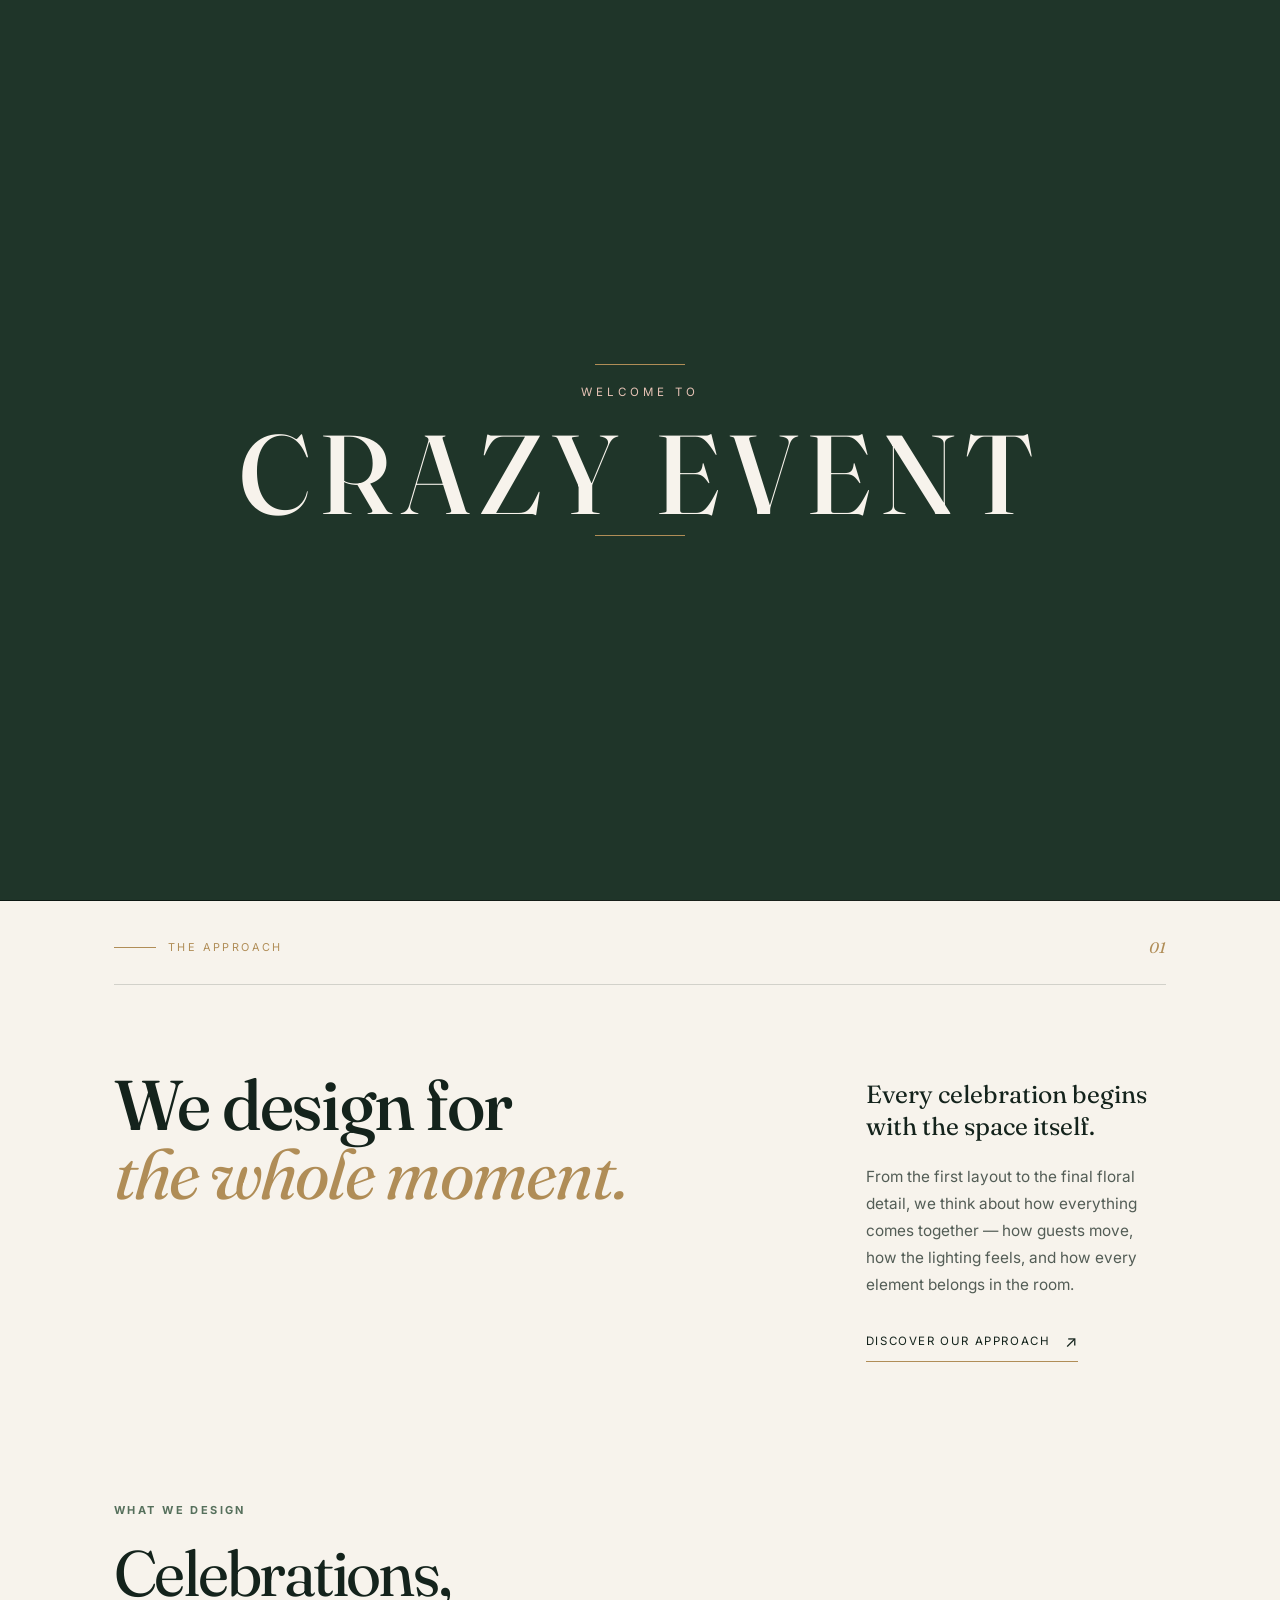
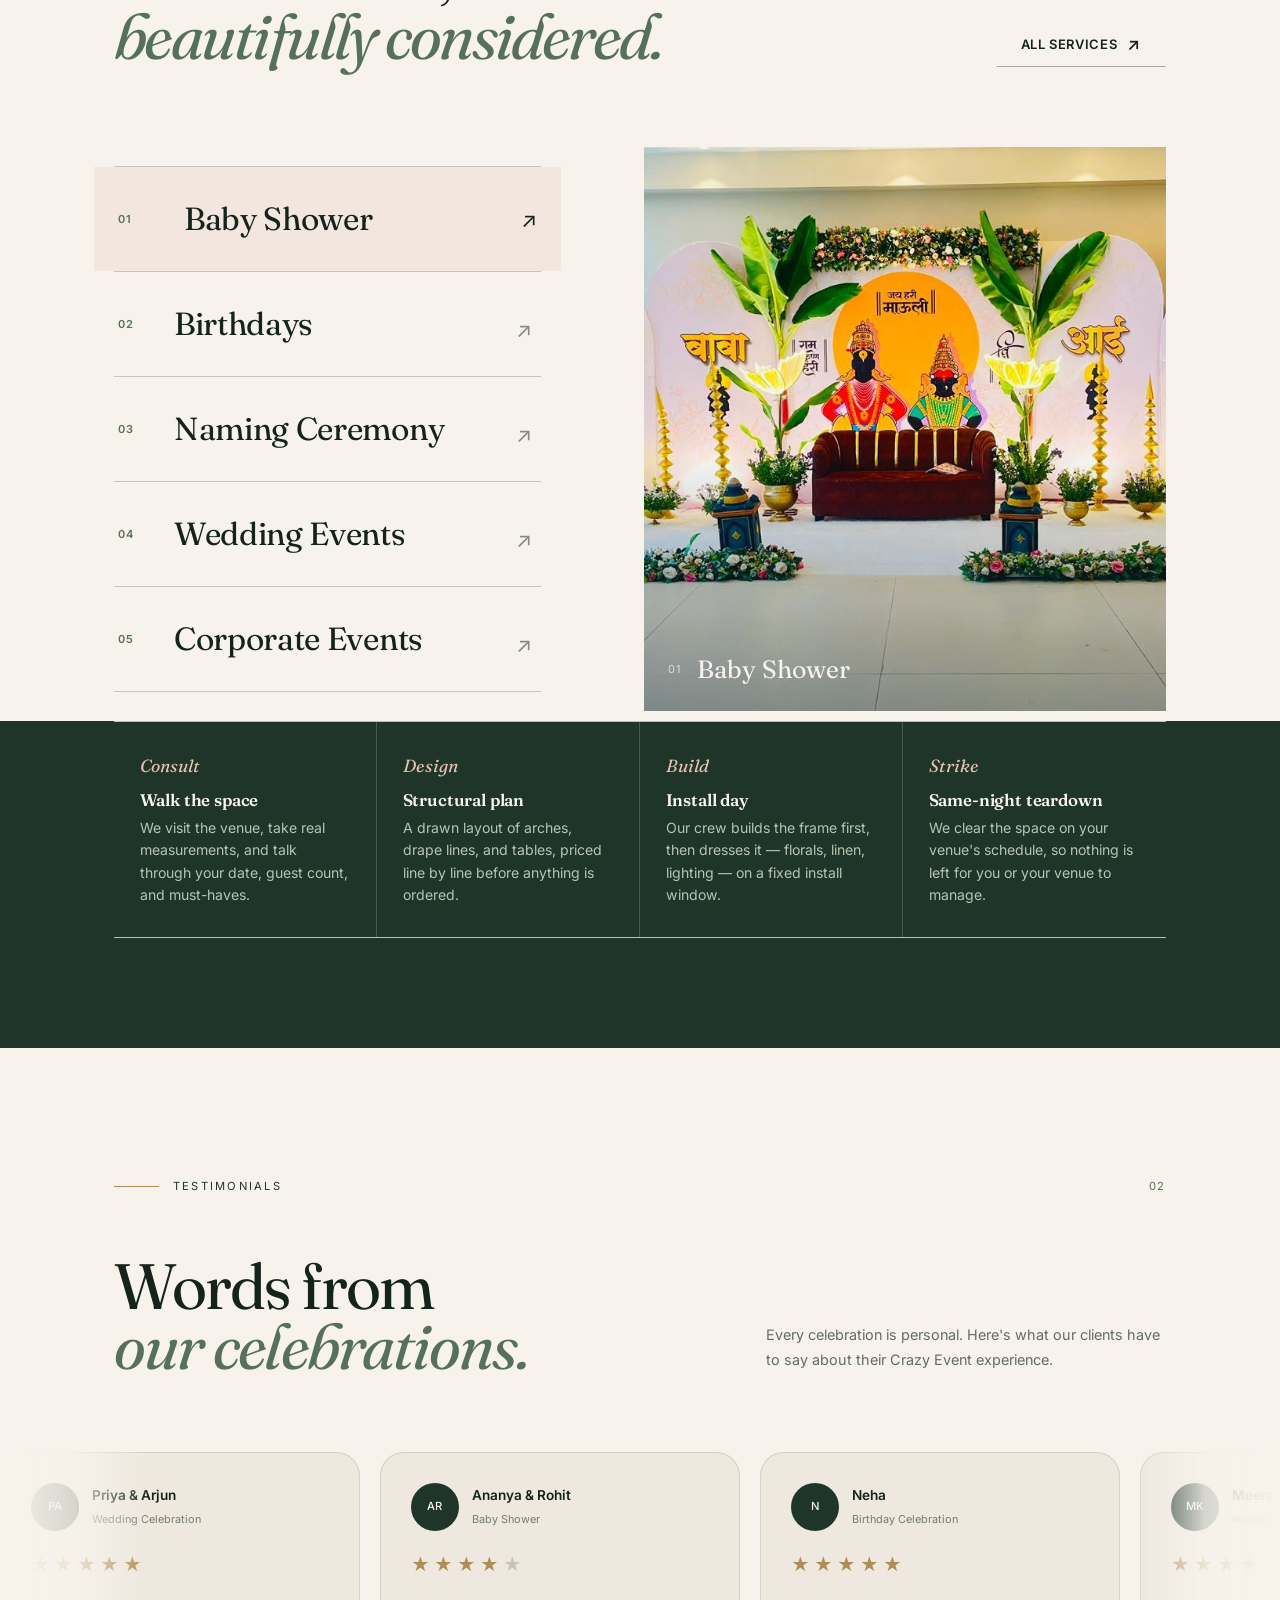
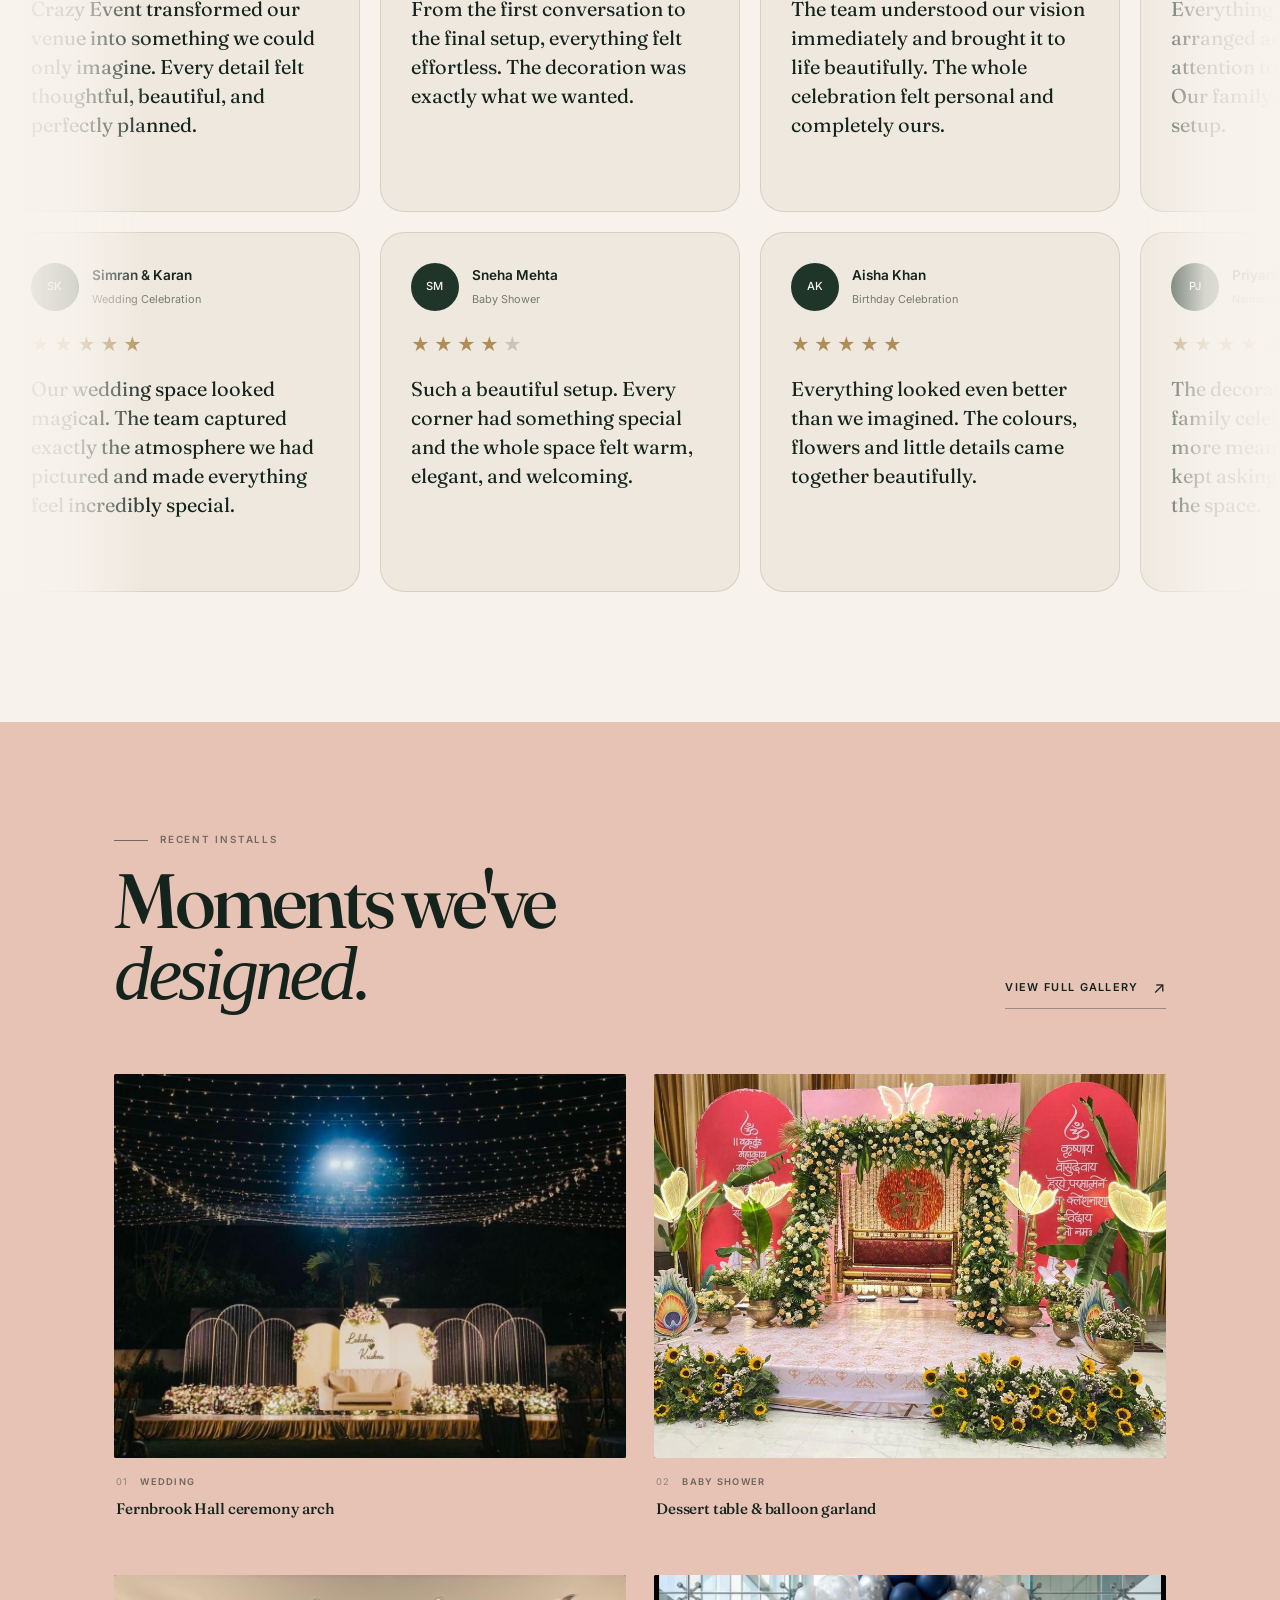
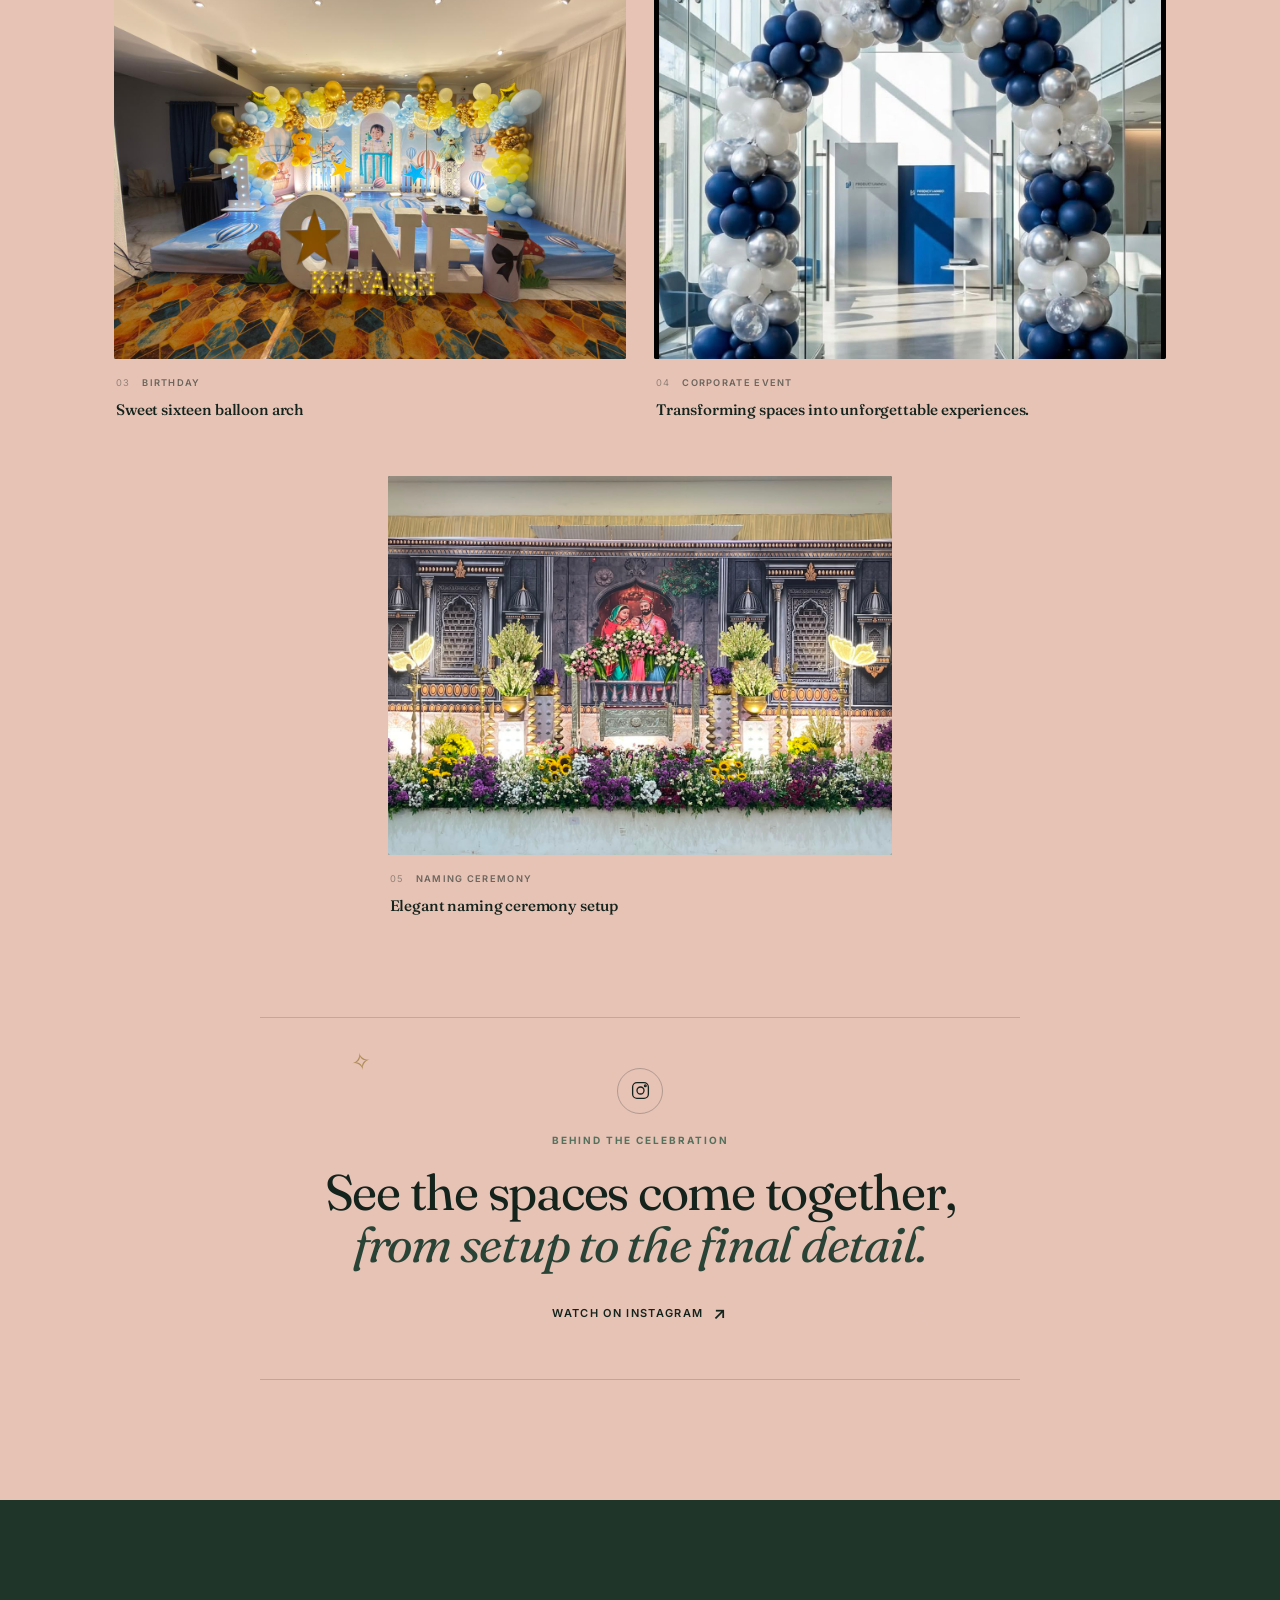
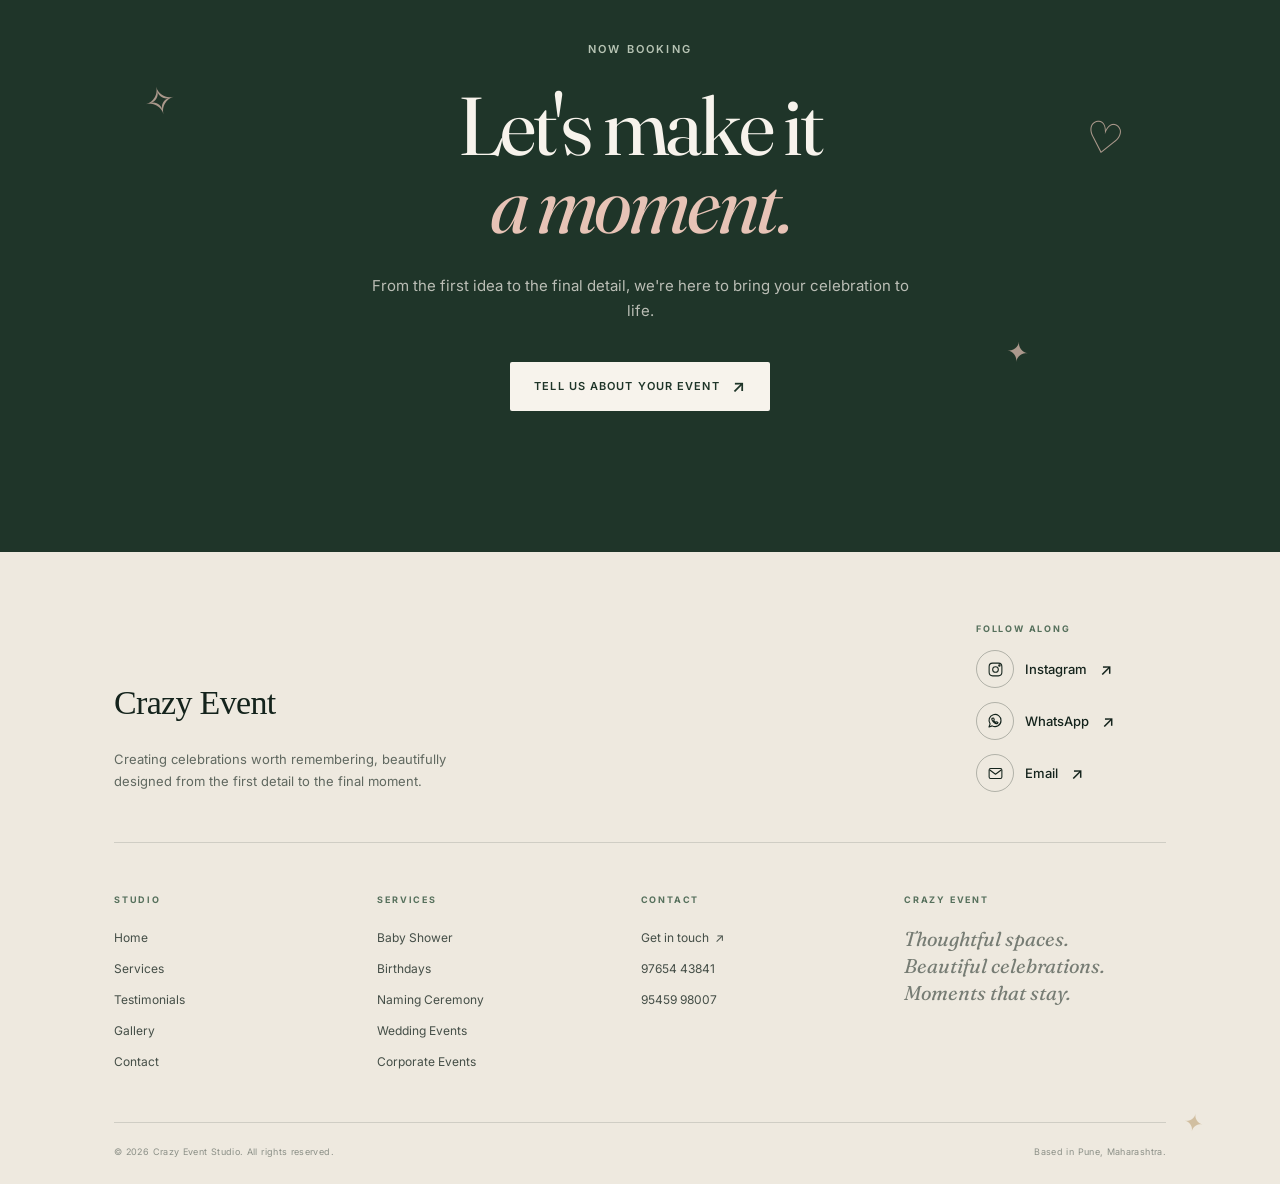
==== commit d561b72f: "Add diagonal scroll animation to recent installs" ====
--- a/index.html
+++ b/index.html
@@ -210,8 +210,8 @@
             <!-- SERVICE LIST -->
             <div class="design-list">
 
-                <a href="baby-shower.html"
-                   class="design-service active"
+<a href="services.html#baby-shower"
+                       class="design-service active"
                    data-image="images/babyshower5.jpeg">
 
                     <div class="design-service-left">
@@ -224,7 +224,7 @@
                 </a>
 
 
-                <a href="birthday.html"
+                <a href="services.html#birthdays"
                    class="design-service"
                    data-image="images/b'day12.jpeg">
 
@@ -238,7 +238,7 @@
                 </a>
 
 
-                <a href="naming-ceremony.html"
+               <a href="services.html#naming-ceremony"
                    class="design-service"
                    data-image="images/namingceremony1.jpeg">
 
@@ -252,7 +252,7 @@
                 </a>
 
 
-                <a href="wedding.html"
+                <a href="services.html#wedding-events"
                    class="design-service"
                    data-image="images/wedding3.jpeg">
 
@@ -266,7 +266,7 @@
                 </a>
 
 
-                <a href="corporate.html"
+                <a href="services.html#corporate-events"
                    class="design-service"
                    data-image="images/corporate1.jpg">
 
@@ -981,67 +981,183 @@
 </section>
 
 <!-- GALLERY TEASER -->
+<!-- =========================================
+     RECENT INSTALLS — FLOATING FRAMES
+========================================= -->
+
 <section class="section-blush" id="recent-installs">
-  <div class="wrap">
-    <div class="section-head">
-      <h2>Recent installs</h2>
-      <a href="gallery.html" class="btn btn-ghost-dark">Full gallery</a>
+
+    <div class="wrap">
+
+        <!-- Section Header -->
+        <div class="recent-installs-head">
+
+            <div class="recent-installs-heading">
+                <span class="recent-installs-kicker">RECENT INSTALLS</span>
+
+                <h2>
+                    Moments we've
+                    <em>designed.</em>
+                </h2>
+            </div>
+
+            <a href="gallery.html" class="recent-installs-gallery-link">
+                <span>View full gallery</span>
+                <b>↗</b>
+            </a>
+
+        </div>
+
+
+        <!-- Floating Frames -->
+        <div class="floating-frames">
+
+            <!-- 01 — Wedding -->
+            <article class="floating-frame frame-wedding">
+
+                <div class="floating-frame-image">
+                    <img
+                        src="images/wedding2.jpeg"
+                        alt="Wedding decoration"
+                    >
+                </div>
+
+                <div class="floating-frame-caption">
+                    <div>
+                        <span class="floating-frame-number">01</span>
+                        <span class="floating-frame-tag">Wedding</span>
+                    </div>
+
+                    <h3>Fernbrook Hall ceremony arch</h3>
+                </div>
+
+            </article>
+
+
+            <!-- 02 — Baby Shower -->
+            <article class="floating-frame frame-baby">
+
+                <div class="floating-frame-image">
+                    <img
+                        src="images/babyshower4.jpeg"
+                        alt="Baby shower decoration"
+                    >
+                </div>
+
+                <div class="floating-frame-caption">
+                    <div>
+                        <span class="floating-frame-number">02</span>
+                        <span class="floating-frame-tag">Baby Shower</span>
+                    </div>
+
+                    <h3>Dessert table &amp; balloon garland</h3>
+                </div>
+
+            </article>
+
+
+            <!-- 03 — Birthday -->
+            <article class="floating-frame frame-birthday">
+
+                <div class="floating-frame-image">
+                    <img
+                        src="images/b'day17.jpeg"
+                        alt="Birthday decoration"
+                    >
+                </div>
+
+                <div class="floating-frame-caption">
+                    <div>
+                        <span class="floating-frame-number">03</span>
+                        <span class="floating-frame-tag">Birthday</span>
+                    </div>
+
+                    <h3>Sweet sixteen balloon arch</h3>
+                </div>
+
+            </article>
+
+
+            <!-- 04 — Corporate -->
+            <article class="floating-frame frame-corporate">
+
+                <div class="floating-frame-image">
+                    <img
+                        src="images/corporate1.jpg"
+                        alt="Corporate event decoration"
+                    >
+                </div>
+
+                <div class="floating-frame-caption">
+                    <div>
+                        <span class="floating-frame-number">04</span>
+                        <span class="floating-frame-tag">Corporate Event</span>
+                    </div>
+
+                    <h3>Transforming spaces into unforgettable experiences.</h3>
+                </div>
+
+            </article>
+
+
+            <!-- 05 — Naming Ceremony -->
+            <article class="floating-frame frame-naming">
+
+                <div class="floating-frame-image">
+                    <img
+                        src="images/namingceremony5.jpeg"
+                        alt="Naming ceremony decoration"
+                    >
+                </div>
+
+                <div class="floating-frame-caption">
+                    <div>
+                        <span class="floating-frame-number">05</span>
+                        <span class="floating-frame-tag">Naming Ceremony</span>
+                    </div>
+
+                    <h3>Elegant naming ceremony setup</h3>
+                </div>
+
+            </article>
+
+        </div>
+
+
+        <!-- Instagram Teaser -->
+        <div class="instagram-teaser">
+
+            <div class="instagram-icon" aria-hidden="true">
+                <svg viewBox="0 0 24 24">
+                    <rect x="3" y="3" width="18" height="18" rx="5"></rect>
+                    <circle cx="12" cy="12" r="4"></circle>
+                    <circle cx="17.5" cy="6.5" r="1"></circle>
+                </svg>
+            </div>
+
+            <span class="instagram-kicker">
+                BEHIND THE CELEBRATION
+            </span>
+
+            <h3>
+                See the spaces come together,
+                <span>from setup to the final detail.</span>
+            </h3>
+
+            <a
+                href="https://www.instagram.com/crazy__event__pune/"
+                target="_blank"
+                rel="noopener noreferrer"
+                class="instagram-teaser-link"
+            >
+                Watch on Instagram
+                <span>↗</span>
+            </a>
+
+        </div>
+
     </div>
-    <div class="gallery-grid">
-      <div class="gallery-item wide">
-        <img src="images/wedding2.jpeg" alt="Wedding decoration">
-        <div class="gallery-cap"><span class="tag">Wedding</span><div class="title">Fernbrook Hall ceremony arch</div></div>
-      </div>
-      <div class="gallery-item">
-<img src="images/babyshower4.jpeg" alt="Baby shower decoration">        <div class="gallery-cap"><span class="tag">Baby shower</span><div class="title">Dessert table &amp; balloon garland</div></div>
-      </div>
-      <div class="gallery-item">
-<img src="images/b'day17.jpeg" alt="Birthday decoration">     
-   <div class="gallery-cap"><span class="tag">Birthday</span><div class="title">Sweet sixteen balloon arch</div></div>
-      </div>
-
-       
-       <div class="gallery-item">
-<img src="images/corporate1.jpg" alt="Corporate Event">     
-   <div class="gallery-cap"><span class="tag">Corporate Event</span><div class="title">Transforming corporate spaces into unforgettable experiences.</div></div>
-      </div>
-
-
-       <div class="gallery-item">
-<img src="images/namingceremony5.jpeg" alt="Naming Ceremony">     
-   <div class="gallery-cap"><span class="tag">Naming Ceremony</span><div class="title">Elegant naming ceremony setup</div></div>
-      </div>
-
-    </div>
-    <div class="instagram-teaser">
-
-    <div class="instagram-icon" aria-hidden="true">
-    <svg viewBox="0 0 24 24">
-        <rect x="3" y="3" width="18" height="18" rx="5"></rect>
-        <circle cx="12" cy="12" r="4"></circle>
-        <circle cx="17.5" cy="6.5" r="1"></circle>
-    </svg>
-</div>
-
-<span class="instagram-kicker">BEHIND THE CELEBRATION</span>
-
-    <h3>
-        See the spaces come together,
-        <span>from setup to the final detail.</span>
-    </h3>
-
-    <a
-        href="https://www.instagram.com/crazy__event__pune/"
-        target="_blank"
-        rel="noopener noreferrer"
-        class="instagram-teaser-link"
-    >
-        Watch on Instagram
-        <span>↗</span>
-    </a>
-
-</div>
-  </div>
+
 </section>
 
 <!-- CTA -->
@@ -1225,7 +1341,7 @@
                     Home
                 </a>
 
-                <a href="services.html">
+                <a href="index.html#design">
                     Services
                 </a>
 
@@ -1237,7 +1353,7 @@
                     Gallery
                 </a>
 
-                <a href="contact.html">
+                <a href="index.html#final-cta">
                     Contact
                 </a>
 
--- a/styles.css
+++ b/styles.css
@@ -671,115 +671,154 @@
   color: var(--ivory);
   border-color: var(--ink);
 }
+/* =========================================
+   GALLERY — MASONRY LAYOUT
+========================================= */
 
 .gallery-grid {
-  display: grid;
-  grid-template-columns: repeat(3, 1fr);
-  gap: 18px;
-  overflow: hidden;
-  perspective: 1000px;
-}
-
+    column-count: 3;
+    column-gap: 18px;
+    overflow: hidden;
+    perspective: 1000px;
+}
+
+
+/* Tablet */
 @media (max-width: 860px) {
-  .gallery-grid {
-    grid-template-columns: repeat(2, 1fr);
-  }
-}
-
+    .gallery-grid {
+        column-count: 2;
+    }
+}
+
+
+/* Mobile */
 @media (max-width: 520px) {
-  .gallery-grid {
-    grid-template-columns: 1fr;
-  }
-}
+    .gallery-grid {
+        column-count: 1;
+    }
+}
+
+
+/* =========================================
+   GALLERY ITEM
+========================================= */
 
 .gallery-item {
-  position: relative;
-  aspect-ratio: 4 / 5;
-  overflow: hidden;
-  background: var(--forest-2);
-  border-radius: 2px;
-  opacity: 0;
-  transform: translateY(80px) scale(0.94);
-  transition:
-    opacity 0.9s ease,
-    transform 1s cubic-bezier(.22,.61,.36,1);
-}
-
-.gallery-item.tall {
-  aspect-ratio: 4 / 5.6;
-}
-
+    position: relative;
+
+    width: 100%;
+    margin: 0 0 18px;
+
+    overflow: hidden;
+    background: var(--forest-2);
+    border-radius: 2px;
+
+    break-inside: avoid;
+    -webkit-column-break-inside: avoid;
+
+    opacity: 0;
+    transform: translateY(80px) scale(0.94);
+
+    transition:
+        opacity 0.9s ease,
+        transform 1s cubic-bezier(.22,.61,.36,1);
+}
+
+
+/* =========================================
+   REMOVE OLD SIZE RESTRICTIONS
+========================================= */
+
+.gallery-item.tall,
 .gallery-item.wide {
-  grid-column: span 2;
-  aspect-ratio: 8 / 5;
-}
-
-@media (max-width: 520px) {
-  .gallery-item.wide {
-    grid-column: span 1;
-    aspect-ratio: 4 / 5;
-  }
-}
-
-.gallery-item svg {
-  width: 100%;
-  height: 100%;
-}
+    aspect-ratio: auto;
+}
+
+
+/* Wide images no longer need to span columns */
+.gallery-item.wide {
+    grid-column: auto;
+}
+
+
+/* =========================================
+   IMAGE
+========================================= */
 
 .gallery-item img {
-  width: 100%;
-  height: 100%;
-  object-fit: cover;
-  display: block;
-  transition:
-    transform 1.2s cubic-bezier(.22,.61,.36,1),
-    filter 0.8s ease;
-}
+    width: 100%;
+    height: auto;
+
+    display: block;
+
+    object-fit: contain;
+    object-position: center;
+
+    transition:
+        transform 1.2s cubic-bezier(.22,.61,.36,1),
+        filter 0.8s ease;
+}
+
+
+/* =========================================
+   SCROLL REVEAL
+========================================= */
 
 .gallery-grid.gallery-loaded .gallery-item {
-  opacity: 1;
-  transform: translateY(0) scale(1);
-}
+    opacity: 1;
+    transform: translateY(0) scale(1);
+}
+
+
+/* =========================================
+   STAGGERED ANIMATION
+========================================= */
 
 .gallery-grid .gallery-item:nth-child(1) {
-  transition-delay: 0.05s;
+    transition-delay: 0.05s;
 }
 
 .gallery-grid .gallery-item:nth-child(2) {
-  transition-delay: 0.15s;
+    transition-delay: 0.15s;
 }
 
 .gallery-grid .gallery-item:nth-child(3) {
-  transition-delay: 0.25s;
+    transition-delay: 0.25s;
 }
 
 .gallery-grid .gallery-item:nth-child(4) {
-  transition-delay: 0.35s;
+    transition-delay: 0.35s;
 }
 
 .gallery-grid .gallery-item:nth-child(5) {
-  transition-delay: 0.45s;
+    transition-delay: 0.45s;
 }
 
 .gallery-grid .gallery-item:nth-child(6) {
-  transition-delay: 0.55s;
+    transition-delay: 0.55s;
 }
 
 .gallery-grid .gallery-item:nth-child(7) {
-  transition-delay: 0.65s;
+    transition-delay: 0.65s;
 }
 
 .gallery-grid .gallery-item:nth-child(8) {
-  transition-delay: 0.75s;
+    transition-delay: 0.75s;
 }
 
 .gallery-grid .gallery-item:nth-child(9) {
-  transition-delay: 0.85s;
-}
+    transition-delay: 0.85s;
+}
+
+
+/* =========================================
+   HOVER
+========================================= */
 
 .gallery-item:hover img {
-  transform: scale(1.07);
-}
+    transform: scale(1.07);
+}
+
 
 .gallery-cap {
   position: absolute;
@@ -1408,20 +1447,6 @@
 
 
 /* -----------------------------------------------------------
-   CORPORATE IMAGE
-   ----------------------------------------------------------- */
-
-.ce-service-image.corporate-image {
-  background: var(--forest-2);
-}
-
-.ce-service-image.corporate-image img {
-  object-fit: contain;
-  padding: 35px;
-}
-
-
-/* -----------------------------------------------------------
    HOW WE WORK
    ----------------------------------------------------------- */
 
@@ -4777,3 +4802,893 @@
         font-size: 20px;
     }
 }
+/* =========================================
+   MOBILE HERO FIX
+========================================= */
+
+@media (max-width: 700px) {
+
+    .hero {
+        min-height: 78vh;
+        height: auto;
+    }
+
+    .hero-content {
+        padding-top: 70px;
+        padding-bottom: 70px;
+    }
+
+    .hero h1 {
+        font-size: clamp(48px, 14vw, 68px);
+        line-height: 0.92;
+        letter-spacing: -0.045em;
+    }
+
+    .hero-sub {
+        max-width: 360px;
+        margin-top: 24px;
+        font-size: 15px;
+        line-height: 1.6;
+    }
+
+    .hero-actions {
+        margin-top: 28px;
+        gap: 14px;
+    }
+
+    .hero-actions .btn {
+        width: 100%;
+        justify-content: center;
+    }
+
+    .hero-scroll {
+        bottom: 22px;
+    }
+}
+/* =========================================
+   CONTACT INSTAGRAM CARD
+========================================= */
+
+.contact-instagram-card {
+    position: relative;
+    overflow: hidden;
+    padding: 42px 38px;
+    margin-top: 34px;
+    background: var(--forest);
+    color: var(--ivory);
+    min-height: 250px;
+    display: flex;
+    flex-direction: column;
+    justify-content: center;
+}
+
+.contact-instagram-kicker {
+    display: block;
+    margin-bottom: 16px;
+    color: var(--vine-soft);
+    font-family: var(--font-body);
+    font-size: 10px;
+    font-weight: 600;
+    letter-spacing: 0.2em;
+    text-transform: uppercase;
+}
+
+.contact-instagram-card h3 {
+    position: relative;
+    z-index: 2;
+    margin: 0 0 18px;
+    max-width: 430px;
+    font-family: var(--font-display);
+    font-size: clamp(32px, 4vw, 48px);
+    font-weight: 400;
+    line-height: 1;
+    letter-spacing: -0.035em;
+}
+
+.contact-instagram-card h3 span {
+    display: block;
+    color: var(--blush);
+    font-style: italic;
+}
+
+.contact-instagram-card p {
+    position: relative;
+    z-index: 2;
+    max-width: 400px;
+    margin: 0 0 24px;
+    color: rgba(247, 243, 236, 0.72);
+    font-family: var(--font-body);
+    font-size: 14px;
+    line-height: 1.65;
+}
+
+.contact-instagram-link {
+    position: relative;
+    z-index: 3;
+    display: inline-flex;
+    align-items: center;
+    gap: 9px;
+    width: fit-content;
+    color: var(--ivory);
+    font-family: var(--font-body);
+    font-size: 10px;
+    font-weight: 600;
+    letter-spacing: 0.12em;
+    text-transform: uppercase;
+    text-decoration: none;
+    transition:
+        color 0.3s ease,
+        transform 0.3s ease;
+}
+
+.contact-instagram-link span {
+    font-size: 17px;
+    line-height: 1;
+    transition: transform 0.3s ease;
+}
+
+.contact-instagram-link:hover {
+    color: var(--blush);
+}
+
+.contact-instagram-link:hover span {
+    transform: translate(3px, -3px);
+}
+
+/* Decorative elements */
+
+.contact-card-sparkle,
+.contact-card-heart {
+    position: absolute;
+    pointer-events: none;
+    color: var(--blush);
+    font-family: var(--font-display);
+    opacity: 0.65;
+}
+
+.contact-card-sparkle {
+    top: 24px;
+    right: 34px;
+    font-size: 30px;
+    transform: rotate(-12deg);
+}
+
+.contact-card-heart {
+    right: 70px;
+    bottom: 24px;
+    font-size: 32px;
+    transform: rotate(10deg);
+}
+
+/* Mobile */
+
+@media (max-width: 700px) {
+
+    .contact-instagram-card {
+        padding: 34px 26px;
+        margin-top: 28px;
+        min-height: 230px;
+    }
+
+    .contact-instagram-card h3 {
+        font-size: 36px;
+    }
+
+    .contact-instagram-card p {
+        font-size: 13px;
+        max-width: 330px;
+    }
+
+    .contact-card-sparkle {
+        top: 18px;
+        right: 20px;
+        font-size: 24px;
+    }
+
+    .contact-card-heart {
+        right: 35px;
+        bottom: 18px;
+        font-size: 27px;
+    }
+}
+/* =========================================================
+   CRAZY EVENT — FINAL MOBILE HERO FIX
+   ========================================================= */
+
+@media (max-width: 600px) {
+
+    /* HERO SIZE */
+    .cinematic-hero {
+        min-height: 0;
+        height: 700px;
+        align-items: flex-end;
+        overflow: hidden;
+    }
+
+    /* HERO IMAGE */
+    .cinematic-hero-image {
+        width: 100%;
+        height: 100%;
+        object-fit: cover;
+
+        /* Keeps the important centre of the decoration visible */
+        object-position: 52% center;
+
+        transform: scale(1.01);
+    }
+
+    /* MOBILE IMAGE OVERLAY */
+    .cinematic-hero-overlay {
+        background:
+            linear-gradient(
+                180deg,
+                rgba(10, 22, 17, 0.15) 0%,
+                rgba(10, 22, 17, 0.38) 38%,
+                rgba(10, 22, 17, 0.88) 100%
+            );
+    }
+
+    /* CONTENT */
+    .cinematic-hero-content {
+        width: 100%;
+        padding-top: 35px;
+        padding-bottom: 105px;
+        box-sizing: border-box;
+    }
+
+    .cinematic-hero-text {
+        width: 100%;
+        max-width: 100%;
+        box-sizing: border-box;
+    }
+
+    /* EYEBROW */
+    .cinematic-eyebrow {
+        margin-bottom: 16px;
+        font-size: 0.58rem;
+        letter-spacing: 0.16em;
+        white-space: nowrap;
+    }
+
+    .cinematic-eyebrow::before {
+        width: 30px;
+    }
+
+    /* MAIN HEADING */
+    .cinematic-hero h1 {
+        width: 100%;
+        max-width: 100%;
+
+        margin: 0;
+
+        font-size: clamp(2.5rem, 11vw, 3.5rem);
+        line-height: 0.94;
+        letter-spacing: -0.035em;
+
+        overflow-wrap: normal;
+        word-break: normal;
+    }
+
+    .cinematic-hero h1 span {
+        display: block;
+    }
+
+    /* DESCRIPTION */
+    .cinematic-hero-text > p {
+        max-width: 330px;
+        margin-top: 20px;
+
+        font-size: 0.88rem;
+        line-height: 1.55;
+    }
+
+    /* BUTTONS */
+    .cinematic-actions {
+        display: flex;
+        flex-wrap: nowrap;
+        gap: 10px;
+        margin-top: 24px;
+        width: 100%;
+    }
+
+    .cinematic-btn {
+        min-height: 48px;
+        padding: 11px 14px;
+
+        font-size: 0.65rem;
+        letter-spacing: 0.05em;
+
+        flex: 1;
+        min-width: 0;
+    }
+
+    .cinematic-btn span {
+        font-size: 0.9rem;
+    }
+
+    /* BOTTOM SCROLL */
+    .cinematic-hero-bottom {
+        padding:
+            0
+            20px
+            18px;
+    }
+
+    .cinematic-location {
+        display: none;
+    }
+
+    .cinematic-scroll {
+        margin-left: auto;
+        font-size: 0.52rem;
+        letter-spacing: 0.16em;
+    }
+
+    .cinematic-scroll i {
+        height: 27px;
+    }
+}
+
+
+/* Smaller phones */
+@media (max-width: 380px) {
+
+    .cinematic-hero {
+        height: 670px;
+    }
+
+    .cinematic-hero h1 {
+        font-size: 2.35rem;
+    }
+
+    .cinematic-hero-text > p {
+        font-size: 0.84rem;
+        max-width: 300px;
+    }
+
+    .cinematic-btn {
+        padding: 10px 10px;
+        font-size: 0.58rem;
+    }
+}
+/* =========================================================
+   CORPORATE EVENT — FULL IMAGE VISIBLE
+   ========================================================= */
+
+.ce-service-image.corporate-image {
+    height: auto;
+    background: transparent;
+    overflow: visible;
+}
+
+.ce-service-image.corporate-image img {
+    width: 100%;
+    height: auto;
+    padding: 0;
+    display: block;
+    object-fit: contain;
+}
+
+
+/* MOBILE */
+
+@media (max-width: 900px) {
+    .ce-service-image.corporate-image {
+        height: auto;
+    }
+
+    .ce-service-image.corporate-image img {
+        width: 100%;
+        height: auto;
+        object-fit: contain;
+    }
+}
+/* =========================================
+   MOVING MOMENTS — VIDEO SECTION
+========================================= */
+
+.moving-moments {
+    padding: 120px 5vw;
+    background: var(--cream, #f4f0e8);
+}
+
+.moving-moments-header {
+    max-width: 700px;
+    margin-bottom: 55px;
+}
+
+.moving-moments-header h2 {
+    margin: 12px 0 18px;
+    font-size: clamp(2.5rem, 5vw, 5rem);
+    line-height: 0.95;
+    letter-spacing: -0.04em;
+}
+
+.moving-moments-header h2 em {
+    font-family: Georgia, serif;
+    font-weight: 400;
+}
+
+.moving-moments-header > p:last-child {
+    max-width: 520px;
+    font-size: 0.95rem;
+    line-height: 1.7;
+    opacity: 0.7;
+}
+
+.video-grid {
+    display: grid;
+    grid-template-columns: repeat(2, minmax(0, 1fr));
+    gap: 24px;
+}
+
+.video-card {
+    overflow: hidden;
+    border-radius: 3px;
+}
+
+.video-card video {
+    width: 100%;
+    height: auto;
+    display: block;
+    background: #111;
+}
+
+.video-caption {
+    display: flex;
+    align-items: baseline;
+    gap: 16px;
+    padding: 18px 4px 0;
+}
+
+.video-caption span {
+    font-size: 0.65rem;
+    letter-spacing: 0.12em;
+    opacity: 0.5;
+}
+
+.video-caption h3 {
+    margin: 0;
+    font-size: 1rem;
+    font-weight: 500;
+}
+
+/* =========================================
+   MOBILE
+========================================= */
+
+@media (max-width: 700px) {
+
+    .moving-moments {
+        padding: 80px 20px;
+    }
+
+    .moving-moments-header {
+        margin-bottom: 35px;
+    }
+
+    .moving-moments-header h2 {
+        font-size: clamp(2.2rem, 10vw, 3.5rem);
+    }
+
+    .video-grid {
+        grid-template-columns: 1fr;
+        gap: 42px;
+    }
+
+    .video-caption {
+        padding-top: 14px;
+    }
+
+}
+/* =========================================================
+   RECENT INSTALLS — CLEAN PREMIUM GRID
+   WITH SUBTLE ANIMATION
+========================================================= */
+
+#recent-installs {
+    position: relative;
+    overflow: hidden;
+}
+
+
+/* -------------------------
+   HEADER
+------------------------- */
+
+#recent-installs .recent-installs-head {
+    display: flex;
+    justify-content: space-between;
+    align-items: flex-end;
+    gap: 40px;
+    margin-bottom: 65px;
+}
+
+#recent-installs .recent-installs-heading {
+    max-width: 700px;
+}
+
+#recent-installs .recent-installs-kicker {
+    display: flex;
+    align-items: center;
+    gap: 12px;
+
+    margin-bottom: 18px;
+
+    font-size: 0.62rem;
+    font-weight: 600;
+    letter-spacing: 0.18em;
+    text-transform: uppercase;
+
+    opacity: 0.55;
+}
+
+#recent-installs .recent-installs-kicker::before {
+    content: "";
+    width: 34px;
+    height: 1px;
+    background: currentColor;
+}
+
+#recent-installs .recent-installs-heading h2 {
+    margin: 0;
+
+    font-size: clamp(3rem, 6vw, 6rem);
+    line-height: 0.92;
+    letter-spacing: -0.055em;
+    font-weight: 500;
+}
+
+#recent-installs .recent-installs-heading h2 em {
+    font-family: Georgia, "Times New Roman", serif;
+    font-weight: 400;
+}
+
+
+/* -------------------------
+   VIEW GALLERY LINK
+------------------------- */
+
+#recent-installs .recent-installs-gallery-link {
+    display: inline-flex;
+    align-items: center;
+    gap: 14px;
+
+    padding-bottom: 8px;
+
+    color: inherit;
+    text-decoration: none;
+
+    border-bottom: 1px solid rgba(0, 0, 0, 0.3);
+
+    font-size: 0.68rem;
+    font-weight: 600;
+    letter-spacing: 0.12em;
+    text-transform: uppercase;
+
+    transition:
+        gap 0.35s ease,
+        border-color 0.35s ease;
+}
+
+#recent-installs .recent-installs-gallery-link b {
+    font-size: 1rem;
+    font-weight: 400;
+
+    transition: transform 0.35s ease;
+}
+
+#recent-installs .recent-installs-gallery-link:hover {
+    gap: 22px;
+}
+
+#recent-installs .recent-installs-gallery-link:hover b {
+    transform: translate(3px, -3px);
+}
+
+
+/* =========================================================
+   GRID
+========================================================= */
+
+#recent-installs .floating-frames {
+    display: grid;
+
+    grid-template-columns: repeat(2, minmax(0, 1fr));
+
+    gap: 55px 28px;
+
+    width: 100%;
+
+    height: auto;
+    margin-bottom: 100px;
+}
+
+
+/* =========================================================
+   CARD
+========================================================= */
+
+#recent-installs .floating-frame {
+    position: relative !important;
+
+    width: 100% !important;
+
+    margin: 0 !important;
+    padding: 0 !important;
+
+    display: block !important;
+
+    background: transparent !important;
+
+    border: none !important;
+    border-radius: 0 !important;
+
+    overflow: visible !important;
+
+    opacity: 1 !important;
+    visibility: visible !important;
+
+    transform: translateY(0);
+
+    transition: transform 0.5s ease;
+}
+
+
+/* =========================================================
+   IMAGE
+========================================================= */
+
+#recent-installs .floating-frame-image {
+    position: relative;
+
+    width: 100% !important;
+
+    aspect-ratio: 4 / 3;
+
+    overflow: hidden;
+
+    background: var(--forest-2, #26352d);
+
+    border-radius: 2px;
+}
+
+
+/* Individual image proportions */
+
+#recent-installs .frame-wedding .floating-frame-image,
+#recent-installs .frame-baby .floating-frame-image,
+#recent-installs .frame-birthday .floating-frame-image,
+#recent-installs .frame-corporate .floating-frame-image,
+#recent-installs .frame-naming .floating-frame-image {
+    aspect-ratio: 4 / 3;
+}
+
+
+/* Image itself */
+
+#recent-installs .floating-frame-image img {
+    display: block !important;
+
+    width: 100% !important;
+    height: 100% !important;
+
+    margin: 0 !important;
+    padding: 0 !important;
+
+    object-fit: cover;
+
+    opacity: 1 !important;
+    visibility: visible !important;
+
+    transform: scale(1);
+
+    transition:
+        transform 1.2s cubic-bezier(.22,.61,.36,1),
+        filter 0.8s ease;
+}
+
+
+/* Dark overlay */
+
+#recent-installs .floating-frame-image::after {
+    content: "";
+
+    position: absolute;
+
+    inset: 0;
+
+    background: rgba(10, 20, 15, 0);
+
+    pointer-events: none;
+
+    transition: background 0.6s ease;
+}
+
+
+/* Hover zoom */
+
+#recent-installs .floating-frame:hover
+.floating-frame-image img {
+    transform: scale(1.055);
+}
+
+#recent-installs .floating-frame:hover
+.floating-frame-image::after {
+    background: rgba(10, 20, 15, 0.12);
+}
+
+
+/* =========================================================
+   CAPTION
+========================================================= */
+
+#recent-installs .floating-frame-caption {
+    padding: 17px 2px 0;
+}
+
+#recent-installs .floating-frame-caption > div {
+    display: flex;
+    align-items: center;
+
+    gap: 12px;
+
+    margin-bottom: 8px;
+}
+
+#recent-installs .floating-frame-number {
+    font-size: 0.58rem;
+    letter-spacing: 0.12em;
+
+    opacity: 0.4;
+}
+
+#recent-installs .floating-frame-tag {
+    font-size: 0.58rem;
+    font-weight: 600;
+
+    letter-spacing: 0.14em;
+    text-transform: uppercase;
+
+    opacity: 0.58;
+}
+
+#recent-installs .floating-frame-caption h3 {
+    margin: 0;
+
+    max-width: 500px;
+
+    font-size: 0.95rem;
+    line-height: 1.45;
+    font-weight: 500;
+
+    transform: translateY(0);
+
+    transition:
+        transform 0.45s ease;
+}
+
+
+/* Caption moves slightly on hover */
+
+#recent-installs .floating-frame:hover
+.floating-frame-caption h3 {
+    transform: translateY(-2px);
+}
+
+
+/* =========================================================
+   STAGGERED CARD MOTION
+========================================================= */
+
+#recent-installs .floating-frame:nth-child(1) {
+    transition-delay: 0.05s;
+}
+
+#recent-installs .floating-frame:nth-child(2) {
+    transition-delay: 0.15s;
+}
+
+#recent-installs .floating-frame:nth-child(3) {
+    transition-delay: 0.25s;
+}
+
+#recent-installs .floating-frame:nth-child(4) {
+    transition-delay: 0.35s;
+}
+
+#recent-installs .floating-frame:nth-child(5) {
+    transition-delay: 0.45s;
+}
+
+
+/* =========================================================
+   FIFTH CARD
+========================================================= */
+
+#recent-installs .frame-naming {
+    grid-column: 1 / -1;
+
+    width: 48% !important;
+
+    justify-self: center;
+}
+
+
+/* =========================================================
+   INSTAGRAM TEASER
+========================================================= */
+
+#recent-installs .instagram-teaser {
+    position: relative;
+
+    margin-top: 0;
+
+    padding-top: 50px;
+
+    border-top: 1px solid rgba(0, 0, 0, 0.15);
+}
+
+
+/* =========================================================
+   MOBILE
+========================================================= */
+
+@media (max-width: 700px) {
+
+    #recent-installs .recent-installs-head {
+        display: block;
+
+        margin-bottom: 45px;
+    }
+
+    #recent-installs .recent-installs-heading h2 {
+        font-size: clamp(2.7rem, 12vw, 4rem);
+    }
+
+    #recent-installs .recent-installs-gallery-link {
+        margin-top: 25px;
+    }
+
+
+    #recent-installs .floating-frames {
+        display: grid;
+
+        grid-template-columns: 1fr;
+
+        gap: 48px;
+
+        margin-bottom: 70px;
+    }
+
+
+    #recent-installs .floating-frame,
+    #recent-installs .frame-wedding,
+    #recent-installs .frame-baby,
+    #recent-installs .frame-birthday,
+    #recent-installs .frame-corporate,
+    #recent-installs .frame-naming {
+
+        position: relative !important;
+
+        top: auto !important;
+        left: auto !important;
+        right: auto !important;
+
+        grid-column: auto !important;
+
+        width: 100% !important;
+
+        justify-self: auto;
+    }
+
+
+    #recent-installs .floating-frame-image {
+        aspect-ratio: 4 / 3;
+    }
+
+
+    #recent-installs .floating-frame-caption h3 {
+        font-size: 0.88rem;
+    }
+}
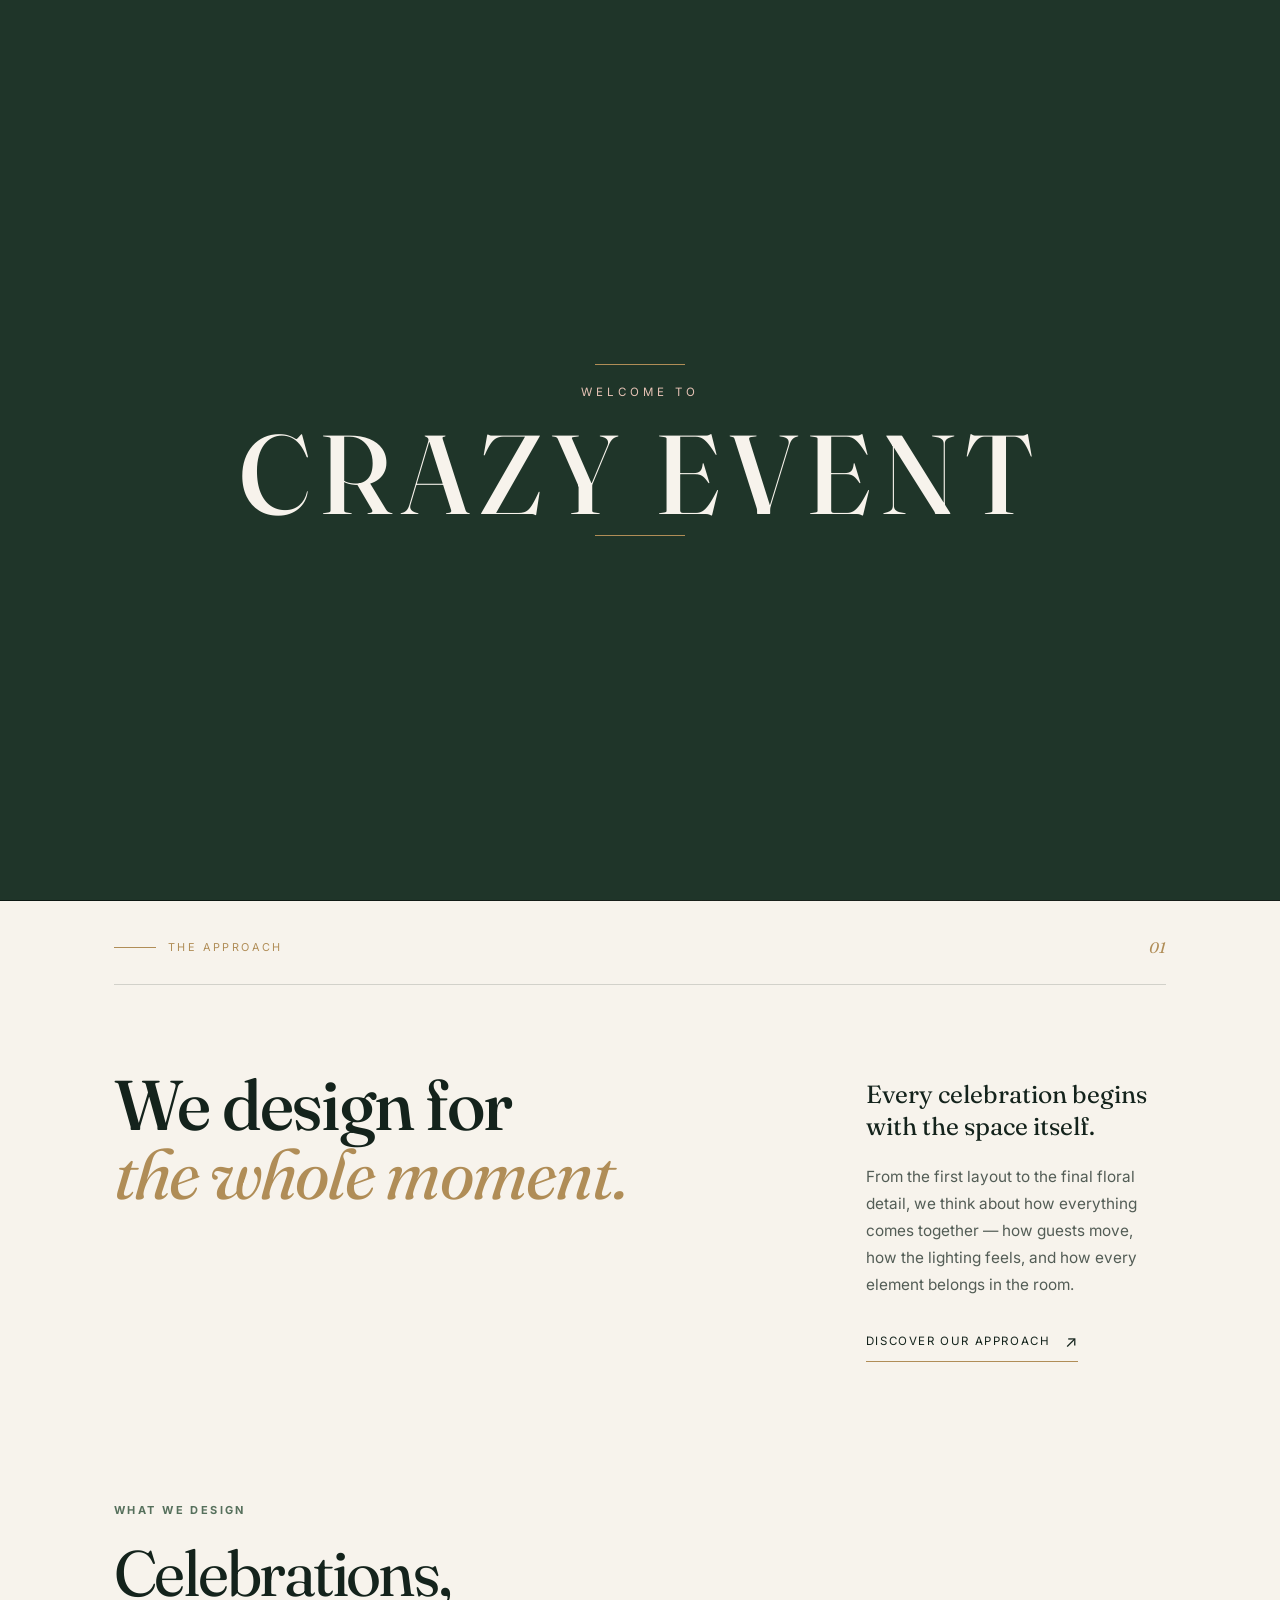
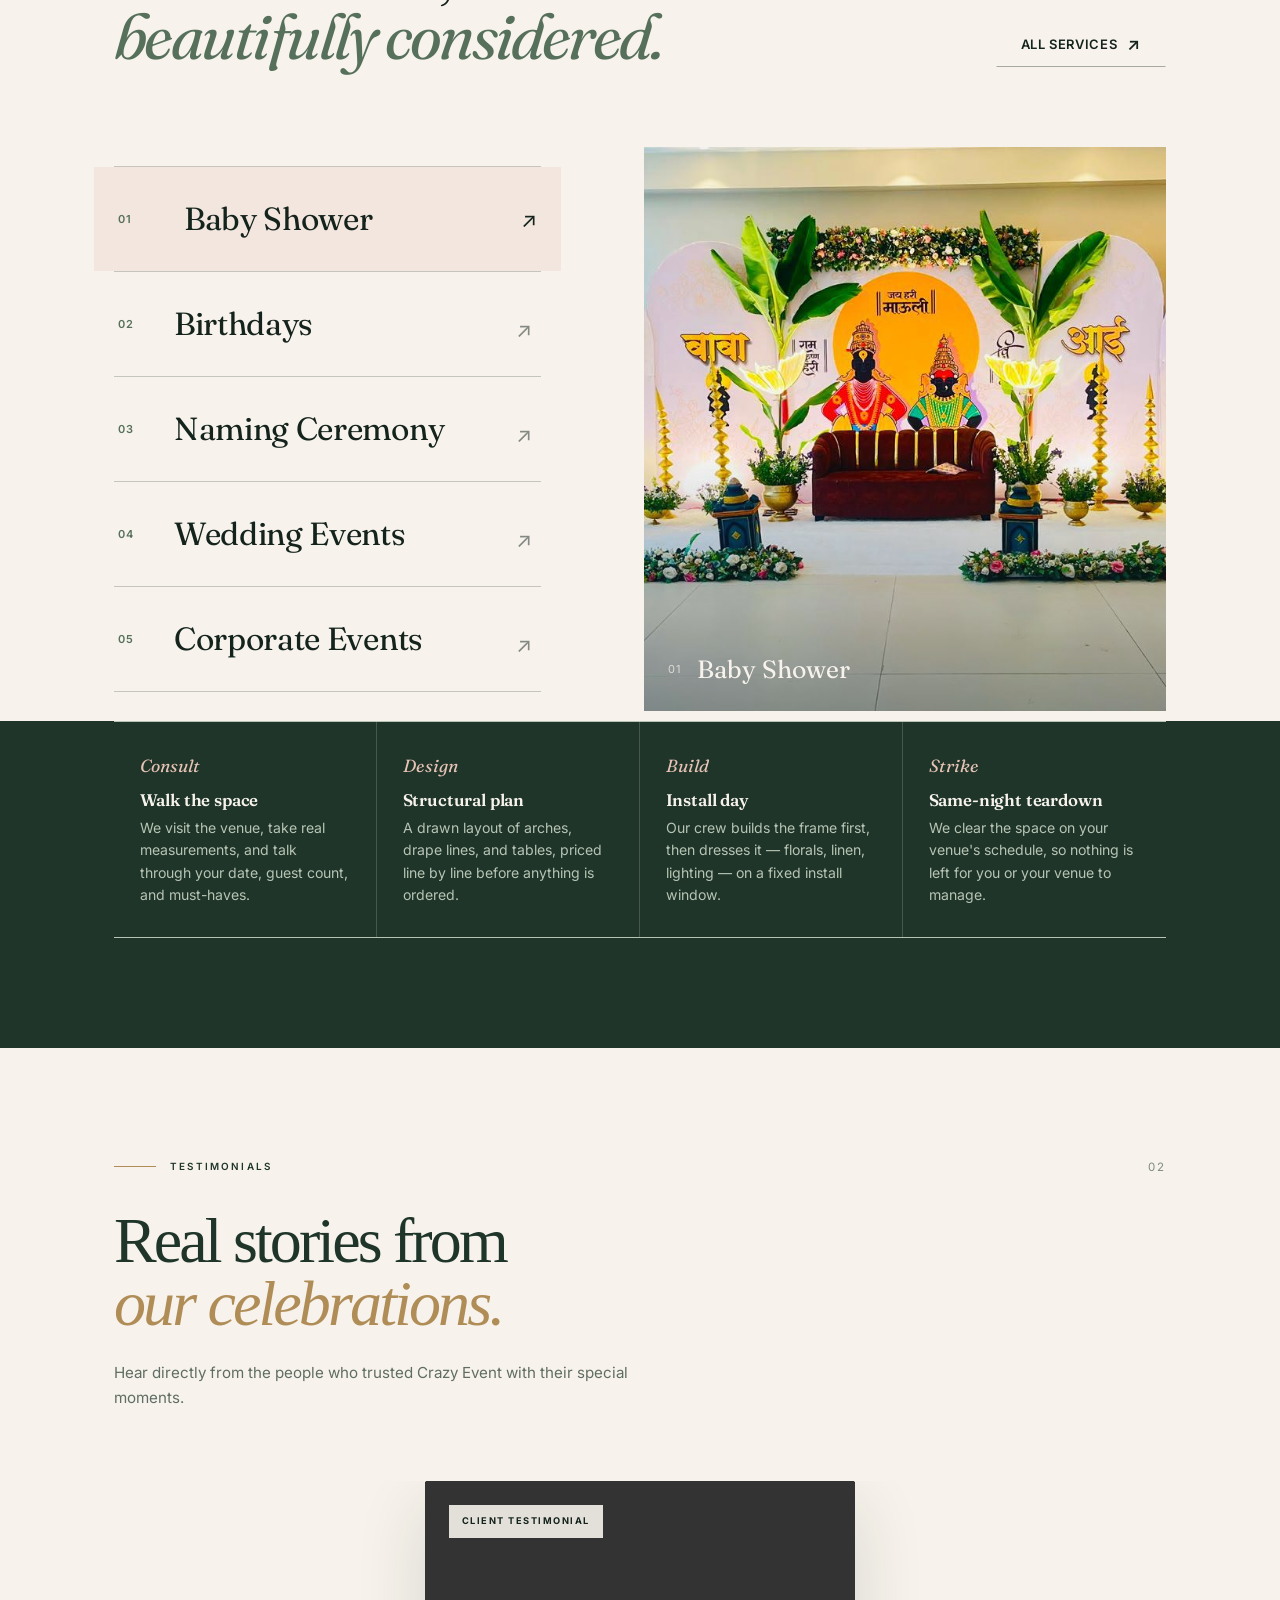
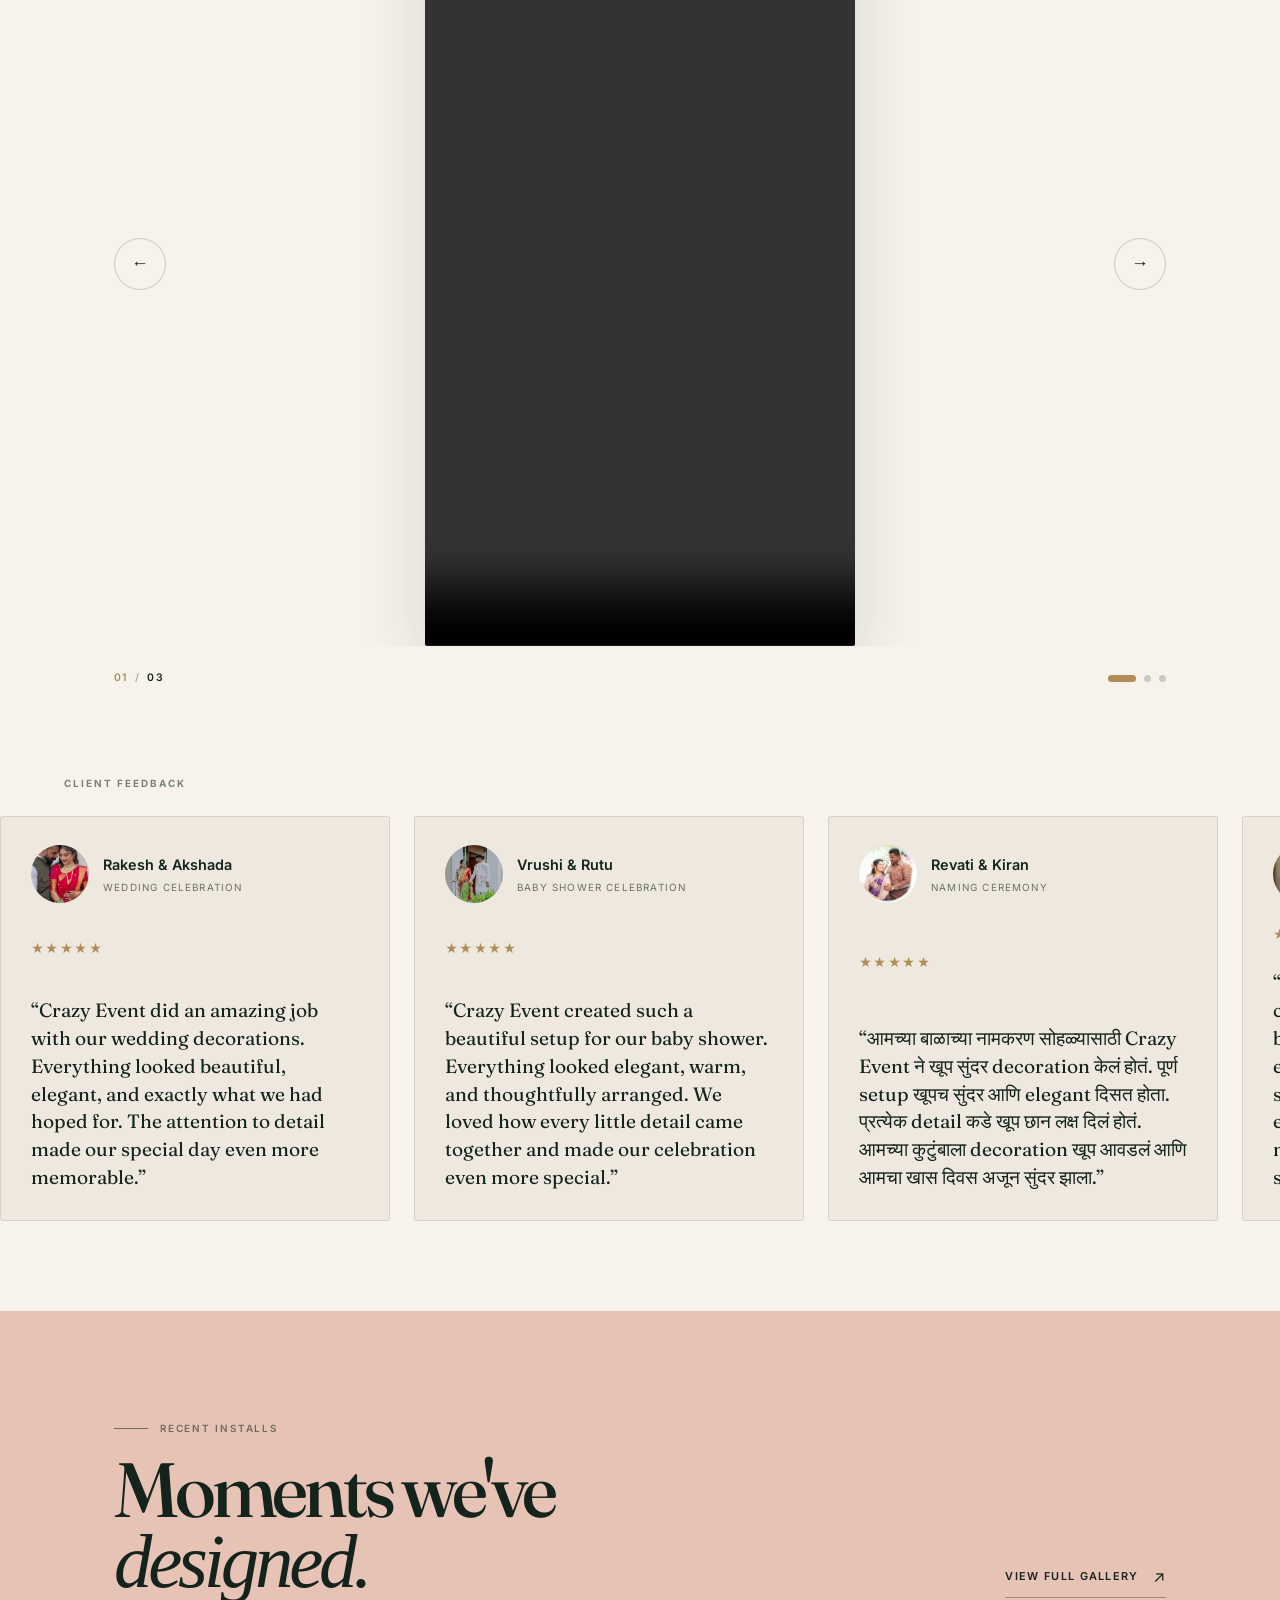
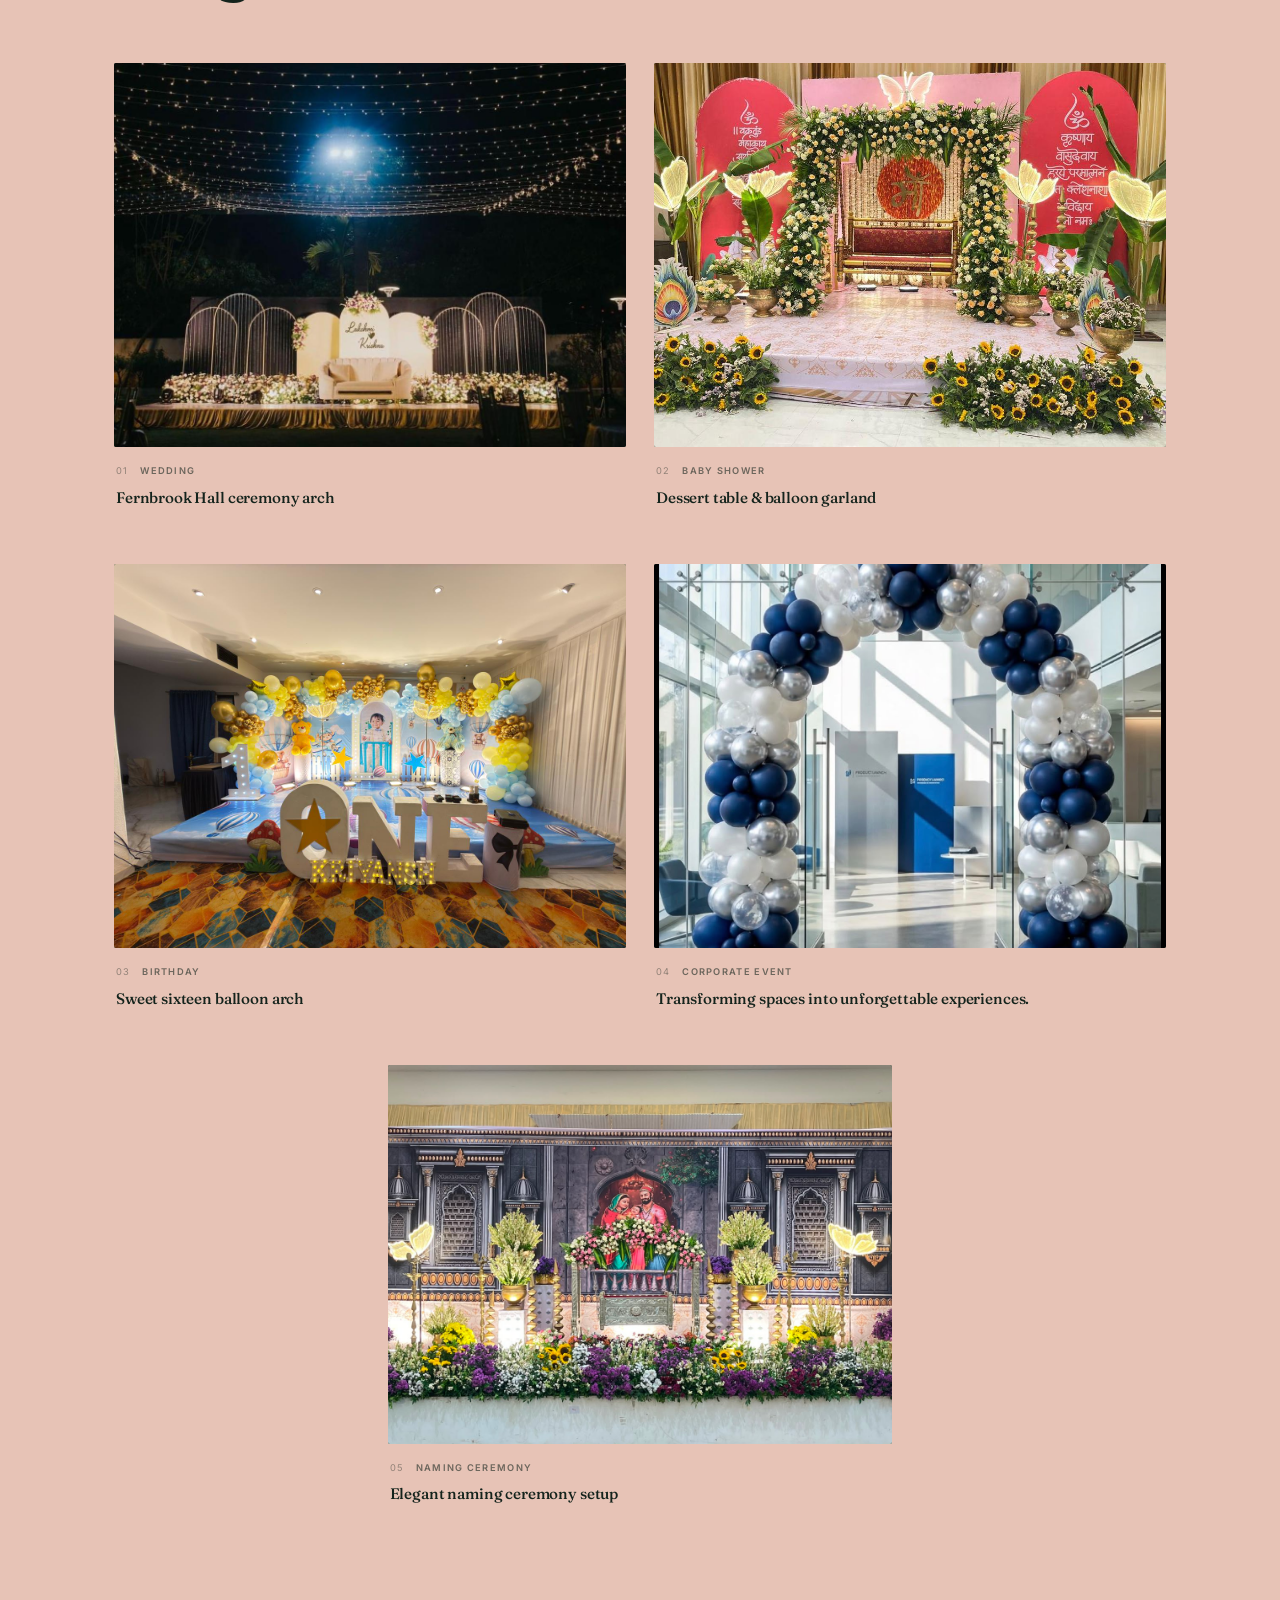
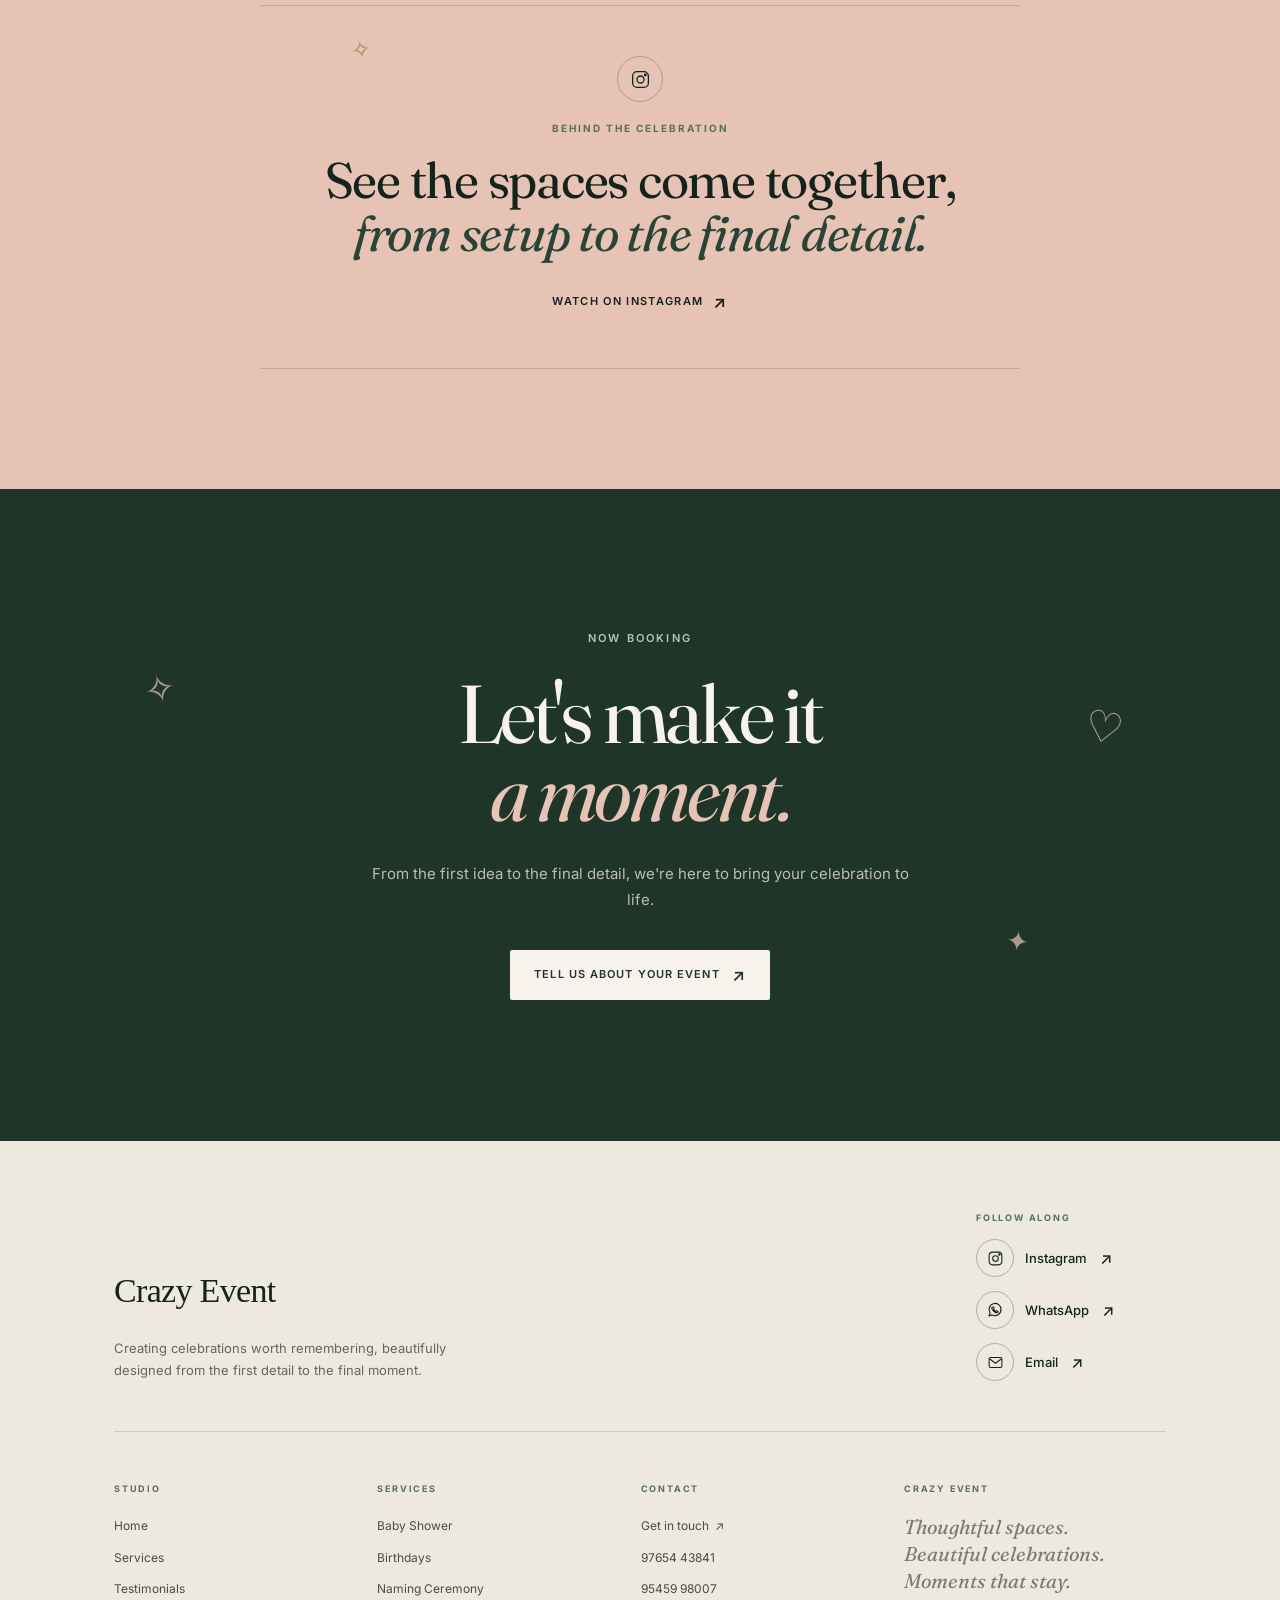
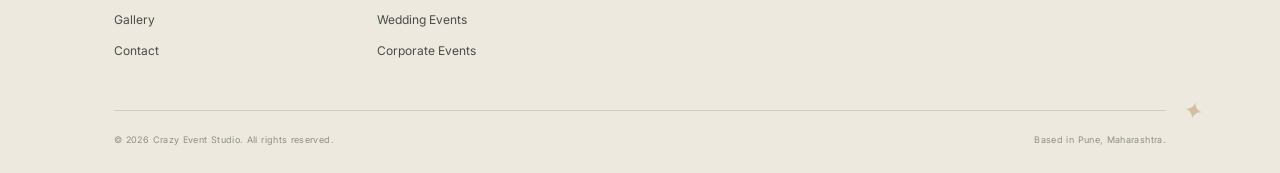
==== commit 99eed7a3: "Update testimonials and contact email" ====
--- a/index.html
+++ b/index.html
@@ -340,6 +340,9 @@
 <!-- =========================================
      TESTIMONIALS
 ========================================= -->
+<!-- =========================================
+     TESTIMONIALS
+========================================= -->
 
 <section class="testimonials-section" id="testimonials">
 
@@ -360,623 +363,332 @@
         <div class="testimonials-intro">
 
             <h2>
-                Words from
+                Real stories from
                 <span>our celebrations.</span>
             </h2>
 
             <p>
-                Every celebration is personal.
-                Here's what our clients have to say
-                about their Crazy Event experience.
+                Hear directly from the people who trusted
+                Crazy Event with their special moments.
             </p>
 
         </div>
 
-    </div>
-
-
-    <!-- TESTIMONIAL ROWS -->
-
-    <div class="testimonial-marquee">
-
-
-        <!-- ROW 1 -->
-
-        <div class="testimonial-row">
-
-            <div class="testimonial-track testimonial-track-left">
-
-
-                <!-- REVIEW 1 -->
-                <article class="testimonial-card">
-
-                    <div class="testimonial-profile">
-
-                        <div class="testimonial-avatar">
-                            PA
+
+        <!-- =================================
+             VIDEO TESTIMONIAL CAROUSEL
+        ================================== -->
+
+        <div class="testimonial-video-carousel">
+
+            <button
+                class="testimonial-video-arrow testimonial-video-prev"
+                type="button"
+                aria-label="Previous testimonial">
+                ←
+            </button>
+
+
+            <div class="testimonial-video-window">
+
+
+                <!-- VIDEO 01 -->
+
+                <article class="testimonial-video-slide active">
+
+                    <div class="testimonial-video-frame">
+
+                        <video
+                            class="testimonial-video"
+                            controls
+                            playsinline
+                            preload="metadata">
+
+                            <source
+                                src="videos/client-review-1.mp4"
+                                type="video/mp4">
+
+                        </video>
+
+                        <div class="testimonial-video-label">
+                            CLIENT TESTIMONIAL
                         </div>
 
-                        <div class="testimonial-person">
-                            <strong>Priya &amp; Arjun</strong>
-                            <span>Wedding Celebration</span>
+                    </div>
+
+                </article>
+
+
+                <!-- VIDEO 02 -->
+
+                <article class="testimonial-video-slide">
+
+                    <div class="testimonial-video-frame">
+
+                        <video
+                            class="testimonial-video"
+                            controls
+                            playsinline
+                            preload="metadata">
+
+                            <source
+                                src="videos/client-review-2.mp4"
+                                type="video/mp4">
+
+                        </video>
+
+                        <div class="testimonial-video-label">
+                            CLIENT TESTIMONIAL
                         </div>
 
                     </div>
 
-                    <div class="testimonial-stars" data-rating="5"></div>
-
-                    <blockquote>
-                        Crazy Event transformed our venue into
-                        something we could only imagine. Every
-                        detail felt thoughtful, beautiful, and
-                        perfectly planned.
-                    </blockquote>
-
                 </article>
 
 
-                <!-- REVIEW 2 -->
-                <article class="testimonial-card">
-
-                    <div class="testimonial-profile">
-
-                        <div class="testimonial-avatar">
-                            AR
+                <!-- VIDEO 03 -->
+
+                <article class="testimonial-video-slide">
+
+                    <div class="testimonial-video-frame">
+
+                        <video
+                            class="testimonial-video"
+                            controls
+                            playsinline
+                            preload="metadata">
+
+                            <source
+                                src="videos/client-review-3.mp4"
+                                type="video/mp4">
+
+                        </video>
+
+                        <div class="testimonial-video-label">
+                            CLIENT TESTIMONIAL
                         </div>
 
-                        <div class="testimonial-person">
-                            <strong>Ananya &amp; Rohit</strong>
-                            <span>Baby Shower</span>
-                        </div>
-
-                    </div>
-
-                    <div class="testimonial-stars" data-rating="4"></div>
-
-                    <blockquote>
-                        From the first conversation to the final
-                        setup, everything felt effortless.
-                        The decoration was exactly what we wanted.
-                    </blockquote>
+                    </div>
 
                 </article>
 
 
-                <!-- REVIEW 3 -->
-                <article class="testimonial-card">
-
-                    <div class="testimonial-profile">
-
-                        <div class="testimonial-avatar">
-                            N
-                        </div>
-
-                        <div class="testimonial-person">
-                            <strong>Neha</strong>
-                            <span>Birthday Celebration</span>
-                        </div>
-
-                    </div>
-
-                    <div class="testimonial-stars" data-rating="5"></div>
-
-                    <blockquote>
-                        The team understood our vision immediately
-                        and brought it to life beautifully.
-                        The whole celebration felt personal
-                        and completely ours.
-                    </blockquote>
-
-                </article>
-
-
-                <!-- REVIEW 4 -->
-                <article class="testimonial-card">
-
-                    <div class="testimonial-profile">
-
-                        <div class="testimonial-avatar">
-                            MK
-                        </div>
-
-                        <div class="testimonial-person">
-                            <strong>Meera &amp; Kunal</strong>
-                            <span>Naming Ceremony</span>
-                        </div>
-
-                    </div>
-
-                    <div class="testimonial-stars" data-rating="4"></div>
-
-                    <blockquote>
-                        Everything was beautifully arranged and
-                        the team paid attention to every little
-                        detail. Our family absolutely loved
-                        the setup.
-                    </blockquote>
-
-                </article>
-
-
-                <!-- REVIEW 5 -->
-                <article class="testimonial-card">
-
-                    <div class="testimonial-profile">
-
-                        <div class="testimonial-avatar">
-                            R
-                        </div>
-
-                        <div class="testimonial-person">
-                            <strong>Riya</strong>
-                            <span>Birthday Celebration</span>
-                        </div>
-
-                    </div>
-
-                    <div class="testimonial-stars" data-rating="5"></div>
-
-                    <blockquote>
-                        We wanted something elegant but still fun,
-                        and Crazy Event got the balance exactly
-                        right. The final setup looked incredible.
-                    </blockquote>
-
-                </article>
-
-
-                <!-- REVIEW 6 -->
-                <article class="testimonial-card">
-
-                    <div class="testimonial-profile">
-
-                        <div class="testimonial-avatar">
-                            AS
-                        </div>
-
-                        <div class="testimonial-person">
-                            <strong>Aditya Sharma</strong>
-                            <span>Corporate Event</span>
-                        </div>
-
-                    </div>
-
-                    <div class="testimonial-stars" data-rating="3"></div>
-
-                    <blockquote>
-                        Professional from beginning to end.
-                        The team made the entire setup process
-                        smooth and delivered a space that looked
-                        polished and welcoming.
-                    </blockquote>
-
-                </article>
-
-
-                <!-- DUPLICATE FOR LOOP -->
-
-                <article class="testimonial-card">
-
-                    <div class="testimonial-profile">
-                        <div class="testimonial-avatar">PA</div>
-                        <div class="testimonial-person">
-                            <strong>Priya &amp; Arjun</strong>
-                            <span>Wedding Celebration</span>
-                        </div>
-                    </div>
-
-                    <div class="testimonial-stars" data-rating="5"></div>
-
-                    <blockquote>
-                        Crazy Event transformed our venue into
-                        something we could only imagine. Every
-                        detail felt thoughtful, beautiful, and
-                        perfectly planned.
-                    </blockquote>
-
-                </article>
-
-
-                <article class="testimonial-card">
-
-                    <div class="testimonial-profile">
-                        <div class="testimonial-avatar">AR</div>
-                        <div class="testimonial-person">
-                            <strong>Ananya &amp; Rohit</strong>
-                            <span>Baby Shower</span>
-                        </div>
-                    </div>
-
-                    <div class="testimonial-stars" data-rating="4"></div>
-
-                    <blockquote>
-                        From the first conversation to the final
-                        setup, everything felt effortless.
-                        The decoration was exactly what we wanted.
-                    </blockquote>
-
-                </article>
-
-
-                <article class="testimonial-card">
-
-                    <div class="testimonial-profile">
-                        <div class="testimonial-avatar">N</div>
-                        <div class="testimonial-person">
-                            <strong>Neha</strong>
-                            <span>Birthday Celebration</span>
-                        </div>
-                    </div>
-
-                    <div class="testimonial-stars" data-rating="5"></div>
-
-                    <blockquote>
-                        The team understood our vision immediately
-                        and brought it to life beautifully.
-                        The whole celebration felt personal
-                        and completely ours.
-                    </blockquote>
-
-                </article>
-
-
-                <article class="testimonial-card">
-
-                    <div class="testimonial-profile">
-                        <div class="testimonial-avatar">MK</div>
-                        <div class="testimonial-person">
-                            <strong>Meera &amp; Kunal</strong>
-                            <span>Naming Ceremony</span>
-                        </div>
-                    </div>
-
-                    <div class="testimonial-stars" data-rating="4"></div>
-
-                    <blockquote>
-                        Everything was beautifully arranged and
-                        the team paid attention to every little
-                        detail. Our family absolutely loved
-                        the setup.
-                    </blockquote>
-
-                </article>
-
-
-                <article class="testimonial-card">
-
-                    <div class="testimonial-profile">
-                        <div class="testimonial-avatar">R</div>
-                        <div class="testimonial-person">
-                            <strong>Riya</strong>
-                            <span>Birthday Celebration</span>
-                        </div>
-                    </div>
-
-                    <div class="testimonial-stars" data-rating="5"></div>
-
-                    <blockquote>
-                        We wanted something elegant but still fun,
-                        and Crazy Event got the balance exactly
-                        right. The final setup looked incredible.
-                    </blockquote>
-
-                </article>
-
-
-                <article class="testimonial-card">
-
-                    <div class="testimonial-profile">
-                        <div class="testimonial-avatar">AS</div>
-                        <div class="testimonial-person">
-                            <strong>Aditya Sharma</strong>
-                            <span>Corporate Event</span>
-                        </div>
-                    </div>
-
-                    <div class="testimonial-stars" data-rating="3"></div>
-
-                    <blockquote>
-                        Professional from beginning to end.
-                        The team made the entire setup process
-                        smooth and delivered a space that looked
-                        polished and welcoming.
-                    </blockquote>
-
-                </article>
-
-            </div>
-
-        </div>
-
-
-        <!-- ROW 2 -->
-
-        <div class="testimonial-row">
-
-            <div class="testimonial-track testimonial-track-right">
-
-
-                <!-- REVIEW 7 -->
-                <article class="testimonial-card">
-
-                    <div class="testimonial-profile">
-                        <div class="testimonial-avatar">SK</div>
-
-                        <div class="testimonial-person">
-                            <strong>Simran &amp; Karan</strong>
-                            <span>Wedding Celebration</span>
-                        </div>
-                    </div>
-
-                    <div class="testimonial-stars" data-rating="5"></div>
-
-                    <blockquote>
-                        Our wedding space looked magical.
-                        The team captured exactly the atmosphere
-                        we had pictured and made everything feel
-                        incredibly special.
-                    </blockquote>
-
-                </article>
-
-
-                <!-- REVIEW 8 -->
-                <article class="testimonial-card">
-
-                    <div class="testimonial-profile">
-                        <div class="testimonial-avatar">SM</div>
-
-                        <div class="testimonial-person">
-                            <strong>Sneha Mehta</strong>
-                            <span>Baby Shower</span>
-                        </div>
-                    </div>
-
-                    <div class="testimonial-stars" data-rating="4"></div>
-
-                    <blockquote>
-                        Such a beautiful setup. Every corner had
-                        something special and the whole space felt
-                        warm, elegant, and welcoming.
-                    </blockquote>
-
-                </article>
-
-
-                <!-- REVIEW 9 -->
-                <article class="testimonial-card">
-
-                    <div class="testimonial-profile">
-                        <div class="testimonial-avatar">AK</div>
-
-                        <div class="testimonial-person">
-                            <strong>Aisha Khan</strong>
-                            <span>Birthday Celebration</span>
-                        </div>
-                    </div>
-
-                    <div class="testimonial-stars" data-rating="5"></div>
-
-                    <blockquote>
-                        Everything looked even better than we
-                        imagined. The colours, flowers and little
-                        details came together beautifully.
-                    </blockquote>
-
-                </article>
-
-
-                <!-- REVIEW 10 -->
-                <article class="testimonial-card">
-
-                    <div class="testimonial-profile">
-                        <div class="testimonial-avatar">PJ</div>
-
-                        <div class="testimonial-person">
-                            <strong>Priyanka Joshi</strong>
-                            <span>Naming Ceremony</span>
-                        </div>
-                    </div>
-
-                    <div class="testimonial-stars" data-rating="4"></div>
-
-                    <blockquote>
-                        The decoration made our family celebration
-                        feel even more meaningful. Everyone kept
-                        asking who had designed the space.
-                    </blockquote>
-
-                </article>
-
-
-                <!-- REVIEW 11 -->
-                <article class="testimonial-card">
-
-                    <div class="testimonial-profile">
-                        <div class="testimonial-avatar">RS</div>
-
-                        <div class="testimonial-person">
-                            <strong>Rahul Shah</strong>
-                            <span>Corporate Event</span>
-                        </div>
-                    </div>
-
-                    <div class="testimonial-stars" data-rating="5"></div>
-
-                    <blockquote>
-                        The setup was elegant, professional and
-                        completely stress-free. The team handled
-                        everything while we focused on our guests.
-                    </blockquote>
-
-                </article>
-
-
-                <!-- REVIEW 12 -->
-                <article class="testimonial-card">
-
-                    <div class="testimonial-profile">
-                        <div class="testimonial-avatar">DM</div>
-
-                        <div class="testimonial-person">
-                            <strong>Divya &amp; Manav</strong>
-                            <span>Wedding Celebration</span>
-                        </div>
-                    </div>
-
-                    <div class="testimonial-stars" data-rating="5"></div>
-
-                    <blockquote>
-                        From planning to the final reveal,
-                        the whole experience was wonderful.
-                        We couldn't have asked for a more beautiful
-                        celebration.
-                    </blockquote>
-
-                </article>
-
-
-                <!-- DUPLICATE FOR LOOP -->
-
-                <article class="testimonial-card">
-
-                    <div class="testimonial-profile">
-                        <div class="testimonial-avatar">SK</div>
-                        <div class="testimonial-person">
-                            <strong>Simran &amp; Karan</strong>
-                            <span>Wedding Celebration</span>
-                        </div>
-                    </div>
-
-                    <div class="testimonial-stars" data-rating="5"></div>
-
-                    <blockquote>
-                        Our wedding space looked magical.
-                        The team captured exactly the atmosphere
-                        we had pictured and made everything feel
-                        incredibly special.
-                    </blockquote>
-
-                </article>
-
-
-                <article class="testimonial-card">
-
-                    <div class="testimonial-profile">
-                        <div class="testimonial-avatar">SM</div>
-                        <div class="testimonial-person">
-                            <strong>Sneha Mehta</strong>
-                            <span>Baby Shower</span>
-                        </div>
-                    </div>
-
-                    <div class="testimonial-stars" data-rating="4"></div>
-
-                    <blockquote>
-                        Such a beautiful setup. Every corner had
-                        something special and the whole space felt
-                        warm, elegant, and welcoming.
-                    </blockquote>
-
-                </article>
-
-
-                <article class="testimonial-card">
-
-                    <div class="testimonial-profile">
-                        <div class="testimonial-avatar">AK</div>
-                        <div class="testimonial-person">
-                            <strong>Aisha Khan</strong>
-                            <span>Birthday Celebration</span>
-                        </div>
-                    </div>
-
-                    <div class="testimonial-stars" data-rating="5"></div>
-
-                    <blockquote>
-                        Everything looked even better than we
-                        imagined. The colours, flowers and little
-                        details came together beautifully.
-                    </blockquote>
-
-                </article>
-
-
-                <article class="testimonial-card">
-
-                    <div class="testimonial-profile">
-                        <div class="testimonial-avatar">PJ</div>
-                        <div class="testimonial-person">
-                            <strong>Priyanka Joshi</strong>
-                            <span>Naming Ceremony</span>
-                        </div>
-                    </div>
-
-                    <div class="testimonial-stars" data-rating="4"></div>
-
-                    <blockquote>
-                        The decoration made our family celebration
-                        feel even more meaningful. Everyone kept
-                        asking who had designed the space.
-                    </blockquote>
-
-                </article>
-
-
-                <article class="testimonial-card">
-
-                    <div class="testimonial-profile">
-                        <div class="testimonial-avatar">RS</div>
-                        <div class="testimonial-person">
-                            <strong>Rahul Shah</strong>
-                            <span>Corporate Event</span>
-                        </div>
-                    </div>
-
-                    <div class="testimonial-stars" data-rating="5"></div>
-
-                    <blockquote>
-                        The setup was elegant, professional and
-                        completely stress-free. The team handled
-                        everything while we focused on our guests.
-                    </blockquote>
-
-                </article>
-
-
-                <article class="testimonial-card">
-
-                    <div class="testimonial-profile">
-                        <div class="testimonial-avatar">DM</div>
-
-                        <div class="testimonial-person">
-                            <strong>Divya &amp; Manav</strong>
-                            <span>Wedding Celebration</span>
-                        </div>
-                    </div>
-
-                    <div class="testimonial-stars" data-rating="5"></div>
-
-                    <blockquote>
-                        From planning to the final reveal,
-                        the whole experience was wonderful.
-                        We couldn't have asked for a more beautiful
-                        celebration.
-                    </blockquote>
-
-                </article>
-
-            </div>
-
-        </div>
-
-
-        <!-- EDGE FADE -->
-
-        <div class="testimonial-fade testimonial-fade-left"></div>
-        <div class="testimonial-fade testimonial-fade-right"></div>
-
-    </div>
+            </div>
+
+
+            <button
+                class="testimonial-video-arrow testimonial-video-next"
+                type="button"
+                aria-label="Next testimonial">
+                →
+            </button>
+
+        </div>
+
+
+        <!-- VIDEO COUNTER -->
+
+        <div class="testimonial-video-controls">
+
+            <div class="testimonial-video-counter">
+
+                <span id="testimonialCurrent">01</span>
+
+                <span class="testimonial-counter-divider">
+                    /
+                </span>
+
+                <span>03</span>
+
+            </div>
+
+
+            <div class="testimonial-video-dots">
+
+                <button
+                    class="testimonial-dot active"
+                    type="button"
+                    data-slide="0"
+                    aria-label="Show testimonial 1">
+                </button>
+
+                <button
+                    class="testimonial-dot"
+                    type="button"
+                    data-slide="1"
+                    aria-label="Show testimonial 2">
+                </button>
+
+                <button
+                    class="testimonial-dot"
+                    type="button"
+                    data-slide="2"
+                    aria-label="Show testimonial 3">
+                </button>
+
+            </div>
+
+        </div>
+
+    </div>
+
+
+    <!-- =================================
+         WRITTEN REVIEW MARQUEE
+    ================================== -->
+
+  <div class="written-review-section">
+
+    <div class="written-review-heading">
+        <span>CLIENT FEEDBACK</span>
+    </div>
+
+    <div class="written-review-marquee">
+
+        <div class="written-review-track">
+
+            <article class="written-review-card">
+
+                <div class="written-review-client">
+                    <img
+                        src="images/rakesh-akshada.jpg"
+                        alt="Rakesh and Akshada"
+                        class="written-review-client-photo"
+                    >
+
+                    <div class="written-review-client-info">
+                        <strong>Rakesh &amp; Akshada</strong>
+                        <span>Wedding Celebration</span>
+                    </div>
+                </div>
+
+                <div class="written-review-stars">
+                    ★★★★★
+                </div>
+
+                <p>
+                    “Crazy Event did an amazing job with our wedding
+                    decorations. Everything looked beautiful, elegant,
+                    and exactly what we had hoped for. The attention to
+                    detail made our special day even more memorable.”
+                </p>
+
+            </article>
+             <article class="written-review-card">
+
+    <div class="written-review-client">
+        <img
+            src="images/vrushi-rutu.jpg"
+            alt="Vrushi and Rutu"
+            class="written-review-client-photo"
+        >
+
+        <div class="written-review-client-info">
+            <strong>Vrushi &amp; Rutu</strong>
+            <span>Baby Shower Celebration</span>
+        </div>
+    </div>
+
+    <div class="written-review-stars">
+        ★★★★★
+    </div>
+
+    <p>
+        “Crazy Event created such a beautiful setup for our baby shower.
+        Everything looked elegant, warm, and thoughtfully arranged.
+        We loved how every little detail came together and made our
+        celebration even more special.”
+    </p>
+
+</article>
+<article class="written-review-card">
+
+    <div class="written-review-client">
+        <img
+            src="images/revati-kiran.jpg"
+            alt="Revati and Kiran"
+            class="written-review-client-photo"
+        >
+
+        <div class="written-review-client-info">
+            <strong>Revati &amp; Kiran</strong>
+            <span>Naming Ceremony</span>
+        </div>
+    </div>
+
+    <div class="written-review-stars">
+        ★★★★★
+    </div>
+
+    <p>
+        “आमच्या बाळाच्या नामकरण सोहळ्यासाठी Crazy Event ने
+        खूप सुंदर decoration केलं होतं. पूर्ण setup खूपच
+        सुंदर आणि elegant दिसत होता. प्रत्येक detail कडे
+        खूप छान लक्ष दिलं होतं. आमच्या कुटुंबाला decoration
+        खूप आवडलं आणि आमचा खास दिवस अजून सुंदर झाला.”
+    </p>
+
+</article>
+<article class="written-review-card">
+
+    <div class="written-review-client">
+        <img
+            src="images/hindavi-satkar.jpg"
+            alt="Hindavi Satkar"
+            class="written-review-client-photo"
+        >
+
+        <div class="written-review-client-info">
+            <strong>Hindavi Satkar</strong>
+            <span>Birthday Celebration</span>
+        </div>
+    </div>
+
+    <div class="written-review-stars">
+        ★★★★★
+    </div>
+
+    <p>
+        “Crazy Event made my birthday celebration look absolutely
+        beautiful. The decoration was elegant, creative, and perfectly
+        suited to the occasion. I loved how everything came together
+        and made my celebration feel even more special.”
+    </p>
+
+</article>
+<article class="written-review-card">
+
+    <div class="written-review-client">
+        <img
+            src="images/pranav-akansha.jpg"
+            alt="Pranav and Akansha"
+            class="written-review-client-photo"
+        >
+
+        <div class="written-review-client-info">
+            <strong>Pranav &amp; Akansha</strong>
+            <span>Baby Shower Celebration</span>
+        </div>
+    </div>
+
+    <div class="written-review-stars">
+        ★★★★★
+    </div>
+
+    <p>
+        “Crazy Event created such a beautiful setup for our baby shower.
+        Everything looked elegant, warm, and beautifully arranged.
+        We loved the attention to detail and how perfectly the decoration
+        brought the whole celebration together.”
+    </p>
+
+</article>
+
+        </div>
+
+    </div>
+
+</div>
 
 </section>
 
@@ -1293,33 +1005,33 @@
 
                 <!-- Email -->
                 <a
-                    href="contact.html"
-                    class="footer-social-link"
-                >
-
-                    <span class="social-circle">
-
-                        <svg viewBox="0 0 24 24" aria-hidden="true">
-
-                            <rect
-                                x="3"
-                                y="5"
-                                width="18"
-                                height="14"
-                                rx="2">
-                            </rect>
-
-                            <path d="m4 7 8 6 8-6"></path>
-
-                        </svg>
-
-                    </span>
-
-                    <span>Email</span>
-
-                    <span class="footer-social-arrow">↗</span>
-
-                </a>
+    href="mailto:Sarthaksupekar1616@gmail.com"
+    class="footer-social-link"
+>
+
+    <span class="social-circle">
+
+        <svg viewBox="0 0 24 24" aria-hidden="true">
+
+            <rect
+                x="3"
+                y="5"
+                width="18"
+                height="14"
+                rx="2">
+            </rect>
+
+            <path d="m4 7 8 6 8-6"></path>
+
+        </svg>
+
+    </span>
+
+    <span>Email</span>
+
+    <span class="footer-social-arrow">↗</span>
+
+</a>
 
             </div>
 
--- a/styles.css
+++ b/styles.css
@@ -3008,503 +3008,574 @@
     transform: translate(4px, -4px);
 }
 
-
 /* =========================================
-   CRAZY EVENT — TESTIMONIALS
+   TESTIMONIALS — SECTION HEADING
 ========================================= */
 
 .testimonials-section {
-    position: relative;
     background: var(--ivory);
-    color: var(--ink);
-    padding: 130px 0;
-    overflow: hidden;
-}
-
-
-/* HEADER */
+    padding: 110px 0 90px;
+}
 
 .testimonials-header {
     display: flex;
     align-items: center;
     justify-content: space-between;
-    margin-bottom: 60px;
+    margin-bottom: 34px;
 }
 
 .testimonials-kicker {
     display: flex;
     align-items: center;
     gap: 14px;
-
-    font-size: .7rem;
-    letter-spacing: .2em;
+    font-size: 0.62rem;
+    font-weight: 600;
+    letter-spacing: 0.22em;
     text-transform: uppercase;
-
     color: var(--forest);
 }
 
 .testimonials-line {
-    width: 45px;
+    width: 42px;
     height: 1px;
     background: var(--brass);
+    display: block;
 }
 
 .testimonials-number {
-    font-size: .7rem;
-    letter-spacing: .15em;
-    color: var(--vine);
-}
-
-
-/* INTRO */
+    font-size: 0.72rem;
+    letter-spacing: 0.16em;
+    color: var(--forest);
+    opacity: 0.55;
+}
 
 .testimonials-intro {
-    display: grid;
-    grid-template-columns: 1.1fr .9fr;
-    gap: 80px;
-    align-items: end;
-    margin-bottom: 75px;
+    max-width: 760px;
 }
 
 .testimonials-intro h2 {
     margin: 0;
-
-    font-family: var(--font-display);
-    font-size: clamp(3rem, 5vw, 5.5rem);
+    font-family: Georgia, "Times New Roman", serif;
+    font-size: clamp(2.8rem, 5vw, 5.2rem);
     font-weight: 400;
-    line-height: .95;
-    letter-spacing: -.03em;
+    line-height: 0.98;
+    letter-spacing: -0.045em;
+    color: var(--forest);
 }
 
 .testimonials-intro h2 span {
     display: block;
-    color: var(--vine);
     font-style: italic;
+    color: var(--brass);
 }
 
 .testimonials-intro p {
-    max-width: 400px;
-    margin: 0 0 5px auto;
-
-    font-size: .9rem;
+    max-width: 560px;
+    margin: 24px 0 0;
+    font-size: 0.95rem;
     line-height: 1.7;
-
-    color: rgba(20,35,28,.65);
+    color: var(--forest);
+    opacity: 0.7;
 }
 
 
 /* =========================================
-   TWO ROW MARQUEE
+   MOBILE
 ========================================= */
 
-.testimonial-marquee {
+@media (max-width: 600px) {
+
+    .testimonials-section {
+        padding: 80px 0 65px;
+    }
+
+    .testimonials-header {
+        margin-bottom: 26px;
+    }
+
+    .testimonials-kicker {
+        gap: 10px;
+        font-size: 0.55rem;
+        letter-spacing: 0.18em;
+    }
+
+    .testimonials-line {
+        width: 28px;
+    }
+
+    .testimonials-number {
+        font-size: 0.62rem;
+    }
+
+    .testimonials-intro h2 {
+        font-size: clamp(2.45rem, 12vw, 3.6rem);
+        line-height: 0.98;
+    }
+
+    .testimonials-intro p {
+        margin-top: 18px;
+        font-size: 0.84rem;
+        line-height: 1.6;
+        max-width: 330px;
+    }
+
+}
+/* =========================================
+   TESTIMONIAL VIDEO CAROUSEL
+========================================= */
+
+.testimonial-video-carousel {
     position: relative;
     width: 100%;
+    margin-top: 70px;
 
     display: flex;
-    flex-direction: column;
-
-    gap: 20px;
-
-    overflow: hidden;
-}
-
-.testimonial-row {
+    align-items: center;
+    gap: 24px;
+}
+
+
+.testimonial-video-window {
+    position: relative;
     width: 100%;
     overflow: hidden;
 }
 
-.testimonial-track {
-    display: flex;
-    width: max-content;
-    gap: 20px;
-
-    will-change: transform;
-}
-
-.testimonial-track-left {
-    animation: testimonial-left 55s linear infinite;
-}
-
-.testimonial-track-right {
-    animation: testimonial-right 60s linear infinite;
-}
-
-
-/* ANIMATIONS */
-
-@keyframes testimonial-left {
-
-    from {
-        transform: translateX(0);
-    }
-
-    to {
-        transform: translateX(-50%);
-    }
-
-}
-
-@keyframes testimonial-right {
-
-    from {
-        transform: translateX(-50%);
-    }
-
-    to {
-        transform: translateX(0);
-    }
-
+
+.testimonial-video-slide {
+    display: none;
+    width: 100%;
+}
+
+
+.testimonial-video-slide.active {
+    display: block;
+}
+
+.testimonial-video-frame {
+    position: relative;
+
+    width: min(430px, 100%);
+    aspect-ratio: 9 / 16;
+
+    margin: 0 auto;
+
+    overflow: hidden;
+
+    background: #101914;
+
+    border-radius: 3px;
+
+    box-shadow:
+        0 25px 70px rgba(20, 35, 28, 0.14);
+}
+
+
+.testimonial-video {
+    width: 100%;
+    height: 100%;
+
+    display: block;
+
+    object-fit: cover;
+
+    background: #101914;
+}
+
+
+.testimonial-video-label {
+    position: absolute;
+
+    left: 24px;
+    top: 24px;
+
+    padding: 9px 13px;
+
+    background: rgba(247, 243, 236, 0.9);
+
+    color: var(--ink);
+
+    font-size: 0.58rem;
+    font-weight: 700;
+
+    letter-spacing: 0.16em;
+    text-transform: uppercase;
+
+    backdrop-filter: blur(8px);
 }
 
 
 /* =========================================
-   CARD
+   VIDEO ARROWS
 ========================================= */
 
-.testimonial-card {
-
-    flex: 0 0 360px;
-
-    width: 360px;
-    height: 360px;
-
-    padding: 30px;
-
-    display: flex;
-    flex-direction: column;
-    justify-content: flex-start;
-
-    background: #eee8de;
+.testimonial-video-arrow {
+    flex: 0 0 52px;
+
+    width: 52px;
+    height: 52px;
+
+    border: 1px solid rgba(20, 35, 28, 0.18);
+
+    border-radius: 50%;
+
+    background: var(--ivory);
     color: var(--ink);
 
-    border: 1px solid rgba(20,35,28,.12);
-
-    border-radius: 24px;
-
-    transition:
-        transform .45s var(--ease),
-        background .45s var(--ease),
-        color .45s var(--ease),
-        box-shadow .45s var(--ease);
-}
-
-
-/* =========================================
-   PROFILE
-========================================= */
-
-.testimonial-profile {
-    display: flex;
-    align-items: center;
-    gap: 13px;
-}
-
-.testimonial-avatar {
-
-    width: 48px;
-    height: 48px;
-
-    flex: 0 0 48px;
+    cursor: pointer;
+
+    font-size: 1.1rem;
 
     display: flex;
     align-items: center;
     justify-content: center;
 
-    border-radius: 50%;
-
+    transition:
+        background .3s ease,
+        color .3s ease,
+        transform .3s ease,
+        border-color .3s ease;
+}
+
+
+.testimonial-video-arrow:hover {
     background: var(--forest);
     color: var(--ivory);
 
-    font-size: .7rem;
-    font-weight: 500;
-    letter-spacing: .04em;
-}
-
-.testimonial-person strong {
-
+    border-color: var(--forest);
+
+    transform: translateY(-2px);
+}
+
+
+/* =========================================
+   VIDEO CONTROLS
+========================================= */
+
+.testimonial-video-controls {
+    display: flex;
+    align-items: center;
+    justify-content: space-between;
+
+    margin-top: 24px;
+}
+
+
+.testimonial-video-counter {
+    display: flex;
+    align-items: center;
+    gap: 7px;
+
+    font-size: 0.65rem;
+    font-weight: 600;
+
+    letter-spacing: 0.14em;
+}
+
+
+.testimonial-video-counter #testimonialCurrent {
+    color: var(--brass);
+}
+
+
+.testimonial-counter-divider {
+    opacity: .35;
+}
+
+
+.testimonial-video-dots {
+    display: flex;
+    align-items: center;
+    gap: 8px;
+}
+
+
+.testimonial-dot {
+    width: 7px;
+    height: 7px;
+
+    padding: 0;
+
+    border: 0;
+    border-radius: 50%;
+
+    background: rgba(20, 35, 28, 0.2);
+
+    cursor: pointer;
+
+    transition:
+        width .3s ease,
+        background .3s ease;
+}
+
+
+.testimonial-dot.active {
+    width: 28px;
+
+    border-radius: 20px;
+
+    background: var(--brass);
+}
+
+
+/* =========================================
+   WRITTEN REVIEWS
+========================================= */
+.written-review-client {
+    display: flex;
+    align-items: center;
+    gap: 14px;
+    margin-bottom: 22px;
+}
+
+.written-review-client-photo {
+    width: 58px;
+    height: 58px;
+    border-radius: 50%;
+    object-fit: cover;
+    object-position: center;
+    flex-shrink: 0;
     display: block;
-
-    margin-bottom: 4px;
-
-    font-size: .85rem;
+}
+
+.written-review-client-info {
+    display: flex;
+    flex-direction: column;
+    gap: 4px;
+}
+
+.written-review-client-info strong {
+    font-size: 0.9rem;
     font-weight: 600;
 }
 
-.testimonial-person span {
-
+.written-review-client-info span {
+    font-size: 0.62rem;
+    letter-spacing: 0.12em;
+    text-transform: uppercase;
+    opacity: 0.6;
+}
+.written-review-section {
+    margin-top: 90px;
+}
+
+
+.written-review-heading {
+    padding: 0 var(--gutter);
+
+    margin-bottom: 24px;
+
+    font-size: 0.62rem;
+    font-weight: 700;
+
+    letter-spacing: 0.2em;
+    text-transform: uppercase;
+
+    opacity: .55;
+}
+
+
+.written-review-marquee {
+    width: 100%;
+
+    overflow: hidden;
+
+    position: relative;
+}
+
+
+.written-review-track {
+    display: flex;
+    width: max-content;
+    gap: 24px;
+    animation: writtenReviewScroll 35s linear infinite;
+}
+
+@keyframes writtenReviewScroll {
+    from {
+        transform: translateX(0);
+    }
+
+    to {
+        transform: translateX(-50%);
+    }
+}
+
+.written-review-track:hover {
+    animation-play-state: paused;
+}
+
+
+.written-review-card {
+    flex: 0 0 390px;
+
+    width: 390px;
+    min-height: 210px;
+
+    padding: 28px 30px;
+
+    background: #eee8de;
+
+    border: 1px solid rgba(20, 35, 28, 0.1);
+
+    border-radius: 3px;
+
+    display: flex;
+    flex-direction: column;
+    justify-content: space-between;
+
+    transition:
+        transform .35s var(--ease),
+        background .35s ease,
+        color .35s ease;
+}
+
+
+.written-review-card:hover {
+    transform: translateY(-5px);
+
+    background: var(--forest);
+
+    color: var(--ivory);
+}
+
+
+.written-review-stars {
+    color: var(--brass);
+
+    font-size: 0.78rem;
+
+    letter-spacing: 0.12em;
+
+    margin-bottom: 24px;
+}
+
+
+.written-review-card p {
+    max-width: 330px;
+
+    font-family: var(--font-display);
+
+    font-size: 1.2rem;
+    line-height: 1.45;
+}
+
+
+.written-review-label {
     display: block;
 
-    font-size: .68rem;
-
-    color: rgba(20,35,28,.55);
+    margin-top: 24px;
+
+    font-size: 0.56rem;
+    font-weight: 700;
+
+    letter-spacing: 0.17em;
+    text-transform: uppercase;
+
+    opacity: .5;
+}
+
+
+@keyframes written-review-scroll {
+
+    from {
+        transform: translateX(0);
+    }
+
+    to {
+        transform: translateX(-50%);
+    }
+
 }
 
 
 /* =========================================
-   STARS
+   TESTIMONIAL MOBILE
 ========================================= */
 
-.testimonial-stars {
-
-    display: flex;
-    gap: 4px;
-
-    margin-top: 25px;
-    margin-bottom: 20px;
-}
-
-.testimonial-stars .star {
-
-    font-size: 18px;
-    line-height: 1;
-}
-
-.testimonial-stars .star.filled {
-
-    color: var(--brass);
-}
-
-.testimonial-stars .star.empty {
-
-    color: rgba(20,35,28,.18);
-}
-
-
-/* =========================================
-   REVIEW
-========================================= */
-
-.testimonial-card blockquote {
-
-    margin: 0;
-
-    max-width: 295px;
-
-    font-family: var(--font-display);
-
-    font-size: 1.25rem;
-
-    line-height: 1.45;
-
-    font-weight: 400;
-}
-
-
-/* =========================================
-   HOVER
-========================================= */
-
-.testimonial-card:hover {
-
-    transform: translateY(-8px);
-
-    background: var(--forest);
-
-    color: var(--ivory);
-
-    box-shadow:
-        0 25px 60px rgba(20,35,28,.2);
-}
-
-.testimonial-card:hover
-.testimonial-person span {
-
-    color: rgba(247,243,236,.58);
-}
-
-.testimonial-card:hover
-.testimonial-avatar {
-
-    background: var(--brass);
-
-    color: var(--forest);
-}
-
-
-/* =========================================
-   PAUSE WHEN HOVERING
-========================================= */
-
-.testimonial-marquee:hover
-.testimonial-track {
-
-    animation-play-state: paused;
-}
-
-
-/* =========================================
-   EDGE FADE
-========================================= */
-
-.testimonial-fade {
-
-    position: absolute;
-
-    top: 0;
-    bottom: 0;
-
-    width: 150px;
-
-    z-index: 5;
-
-    pointer-events: none;
-}
-
-.testimonial-fade-left {
-
-    left: 0;
-
-    background:
-        linear-gradient(
-            to right,
-            var(--ivory),
-            rgba(247,243,236,.85),
-            transparent
-        );
-}
-
-.testimonial-fade-right {
-
-    right: 0;
-
-    background:
-        linear-gradient(
-            to left,
-            var(--ivory),
-            rgba(247,243,236,.85),
-            transparent
-        );
-}
-
-
-/* =========================================
-   TABLET
-========================================= */
-
-@media (max-width: 900px) {
-
-    .testimonials-section {
-        padding: 100px 0;
-    }
-
-    .testimonials-intro {
-
-        grid-template-columns: 1fr;
-
-        gap: 30px;
-
-        margin-bottom: 60px;
-    }
-
-    .testimonials-intro p {
-        margin-left: 0;
-    }
-
-    .testimonial-card {
-
-        flex-basis: 330px;
-
-        width: 330px;
-
-        height: 340px;
-    }
-
-    .testimonial-fade {
-        width: 80px;
-    }
-}
-
-
-/* =========================================
-   MOBILE
-========================================= */
-
-@media (max-width: 600px) {
-
-    .testimonials-section {
-        padding: 80px 0;
-    }
-
-    .testimonials-header {
-        margin-bottom: 45px;
-    }
-
-    .testimonials-intro {
-
-        display: block;
-
-        margin-bottom: 55px;
-    }
-
-    .testimonials-intro h2 {
-
-        font-size: 3rem;
-
-        margin-bottom: 28px;
-    }
-
-    .testimonials-intro p {
-
-        margin: 0;
-
-        font-size: .82rem;
-    }
-
-    .testimonial-marquee {
-        gap: 15px;
-    }
-
-    .testimonial-track {
-        gap: 14px;
-    }
-
-    .testimonial-card {
-
-        flex: 0 0 300px;
-
-        width: 300px;
-
-        height: 335px;
-
-        padding: 25px;
-
-        border-radius: 20px;
-    }
-
-    .testimonial-avatar {
-
-        width: 44px;
-        height: 44px;
-
-        flex-basis: 44px;
-    }
-
-    .testimonial-stars {
-
-        margin-top: 22px;
-
-        margin-bottom: 18px;
-    }
-
-    .testimonial-card blockquote {
-
-        font-size: 1.15rem;
-
-        line-height: 1.45;
-    }
-
-    .testimonial-fade {
-        width: 45px;
-    }
-
-    .testimonial-track-left {
-        animation-duration: 48s;
-    }
-
-    .testimonial-track-right {
-        animation-duration: 52s;
-    }
+@media (max-width: 700px) {
+
+    .testimonial-video-carousel {
+        margin-top: 45px;
+
+        gap: 10px;
+    }
+
+
+    .testimonial-video-arrow {
+        position: absolute;
+
+        z-index: 5;
+
+        width: 42px;
+        height: 42px;
+
+        flex: none;
+
+        background: rgba(247, 243, 236, 0.92);
+
+        backdrop-filter: blur(8px);
+    }
+
+
+    .testimonial-video-prev {
+        left: 12px;
+    }
+
+
+    .testimonial-video-next {
+        right: 12px;
+    }
+
+
+  .testimonial-video-frame {
+    width: min(100%, 380px);
+    aspect-ratio: 9 / 16;
+    height: auto;
+    margin: 0 auto;
+}
+
+
+    .testimonial-video-label {
+        left: 16px;
+        top: 16px;
+
+        font-size: 0.5rem;
+    }
+
+
+    .testimonial-video-controls {
+        margin-top: 18px;
+    }
+
+
+    .written-review-section {
+        margin-top: 65px;
+    }
+
+
+    .written-review-card {
+        flex: 0 0 290px;
+
+        width: 290px;
+
+        min-height: 190px;
+
+        padding: 23px;
+    }
+
+
+    .written-review-card p {
+        font-size: 1.05rem;
+    }
+
+
+    .written-review-track {
+        gap: 12px;
+
+        animation-duration: 45s;
+    }
+
 }
 
 
@@ -3514,14 +3585,12 @@
 
 @media (prefers-reduced-motion: reduce) {
 
-    .testimonial-track {
+    .written-review-track {
         animation: none;
     }
 
-    .testimonial-card {
-        transition: none;
-    }
-}
+}
+
 /* =========================================
    WHAT WE DESIGN — EDITORIAL SHOWCASE
 ========================================= */
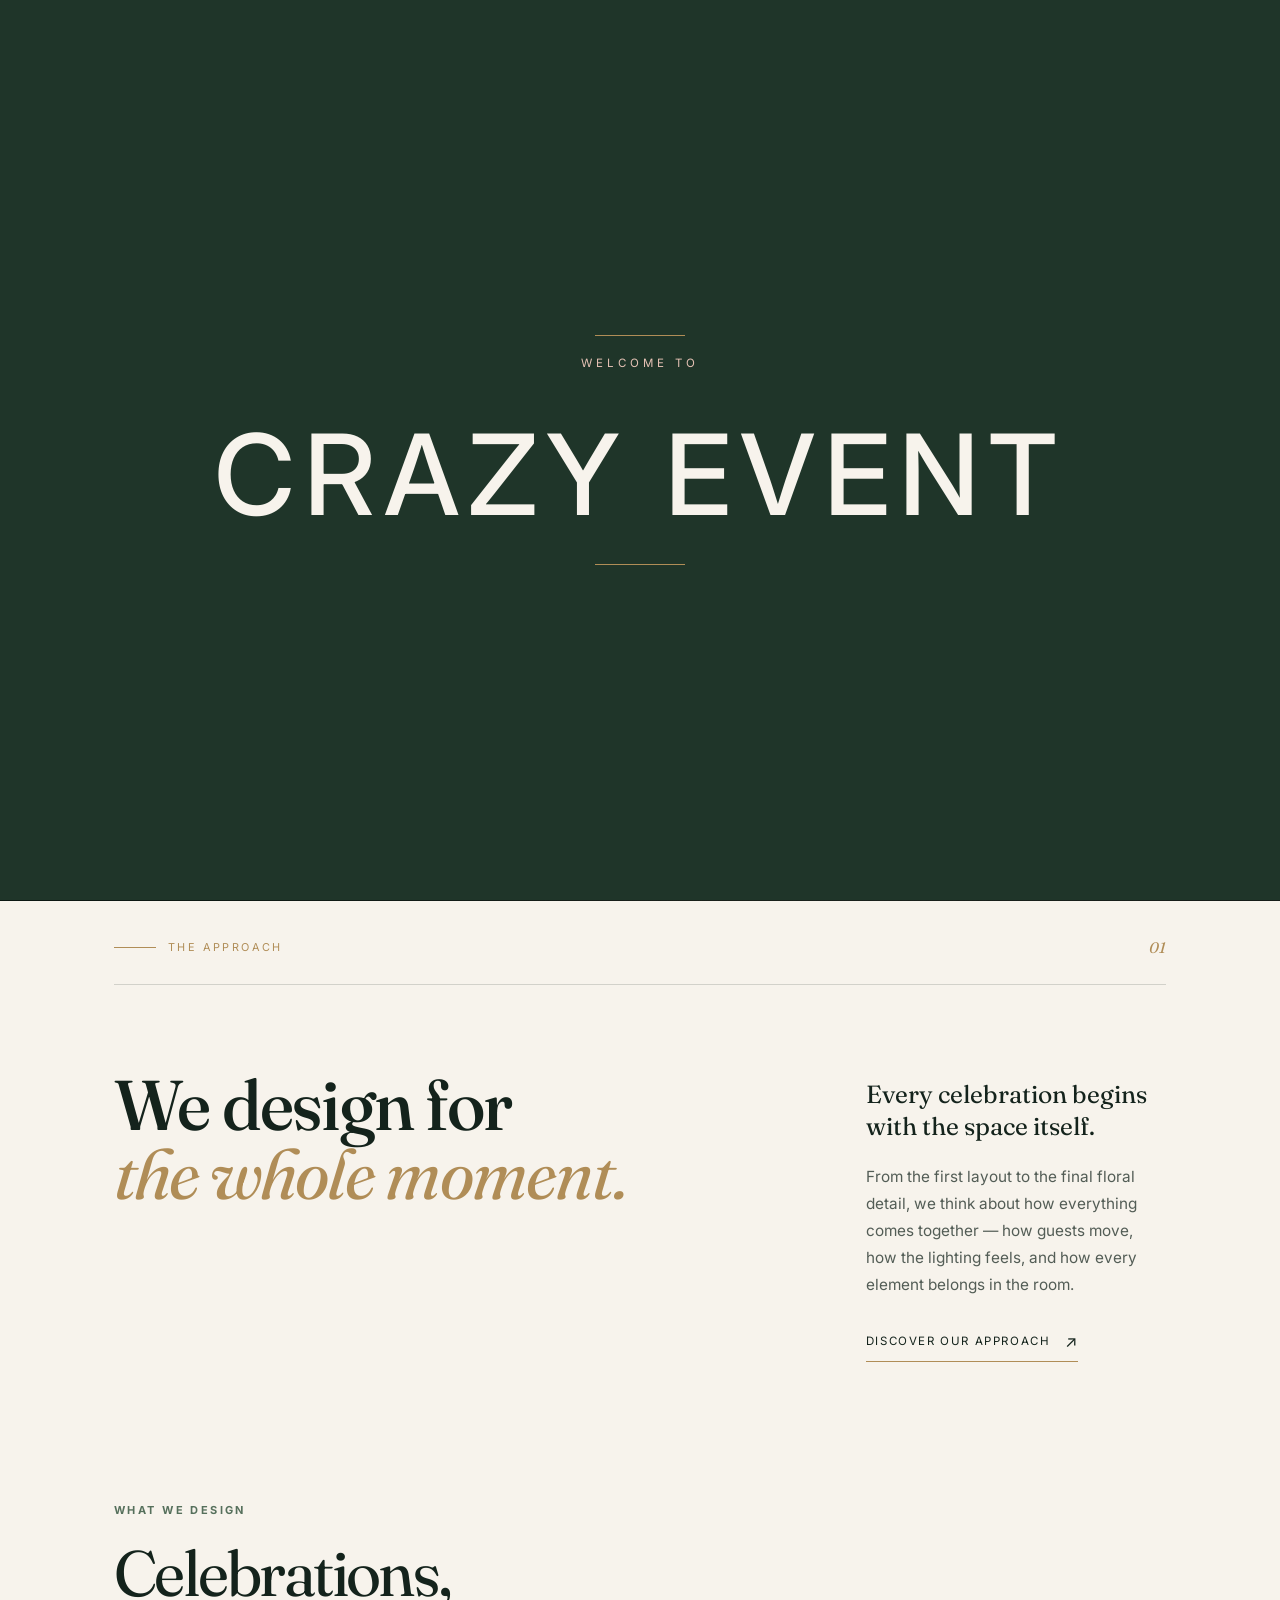
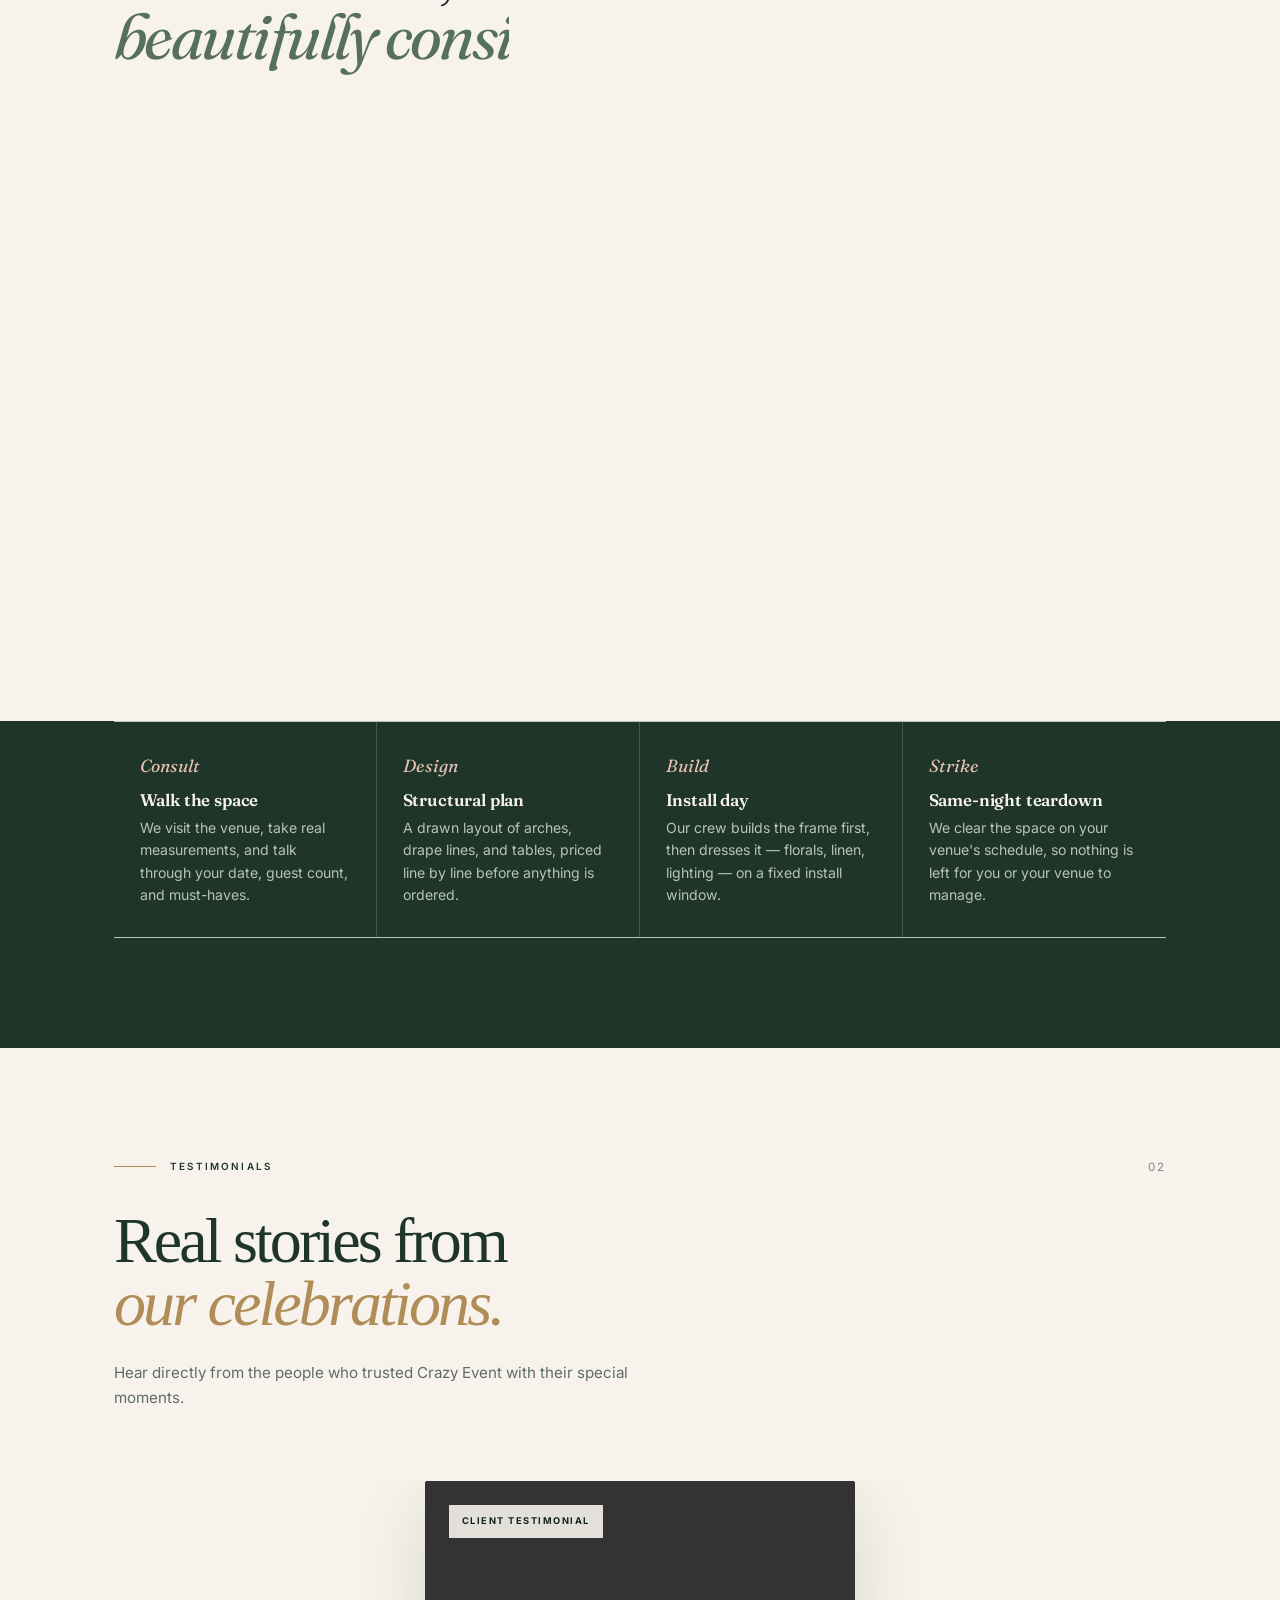
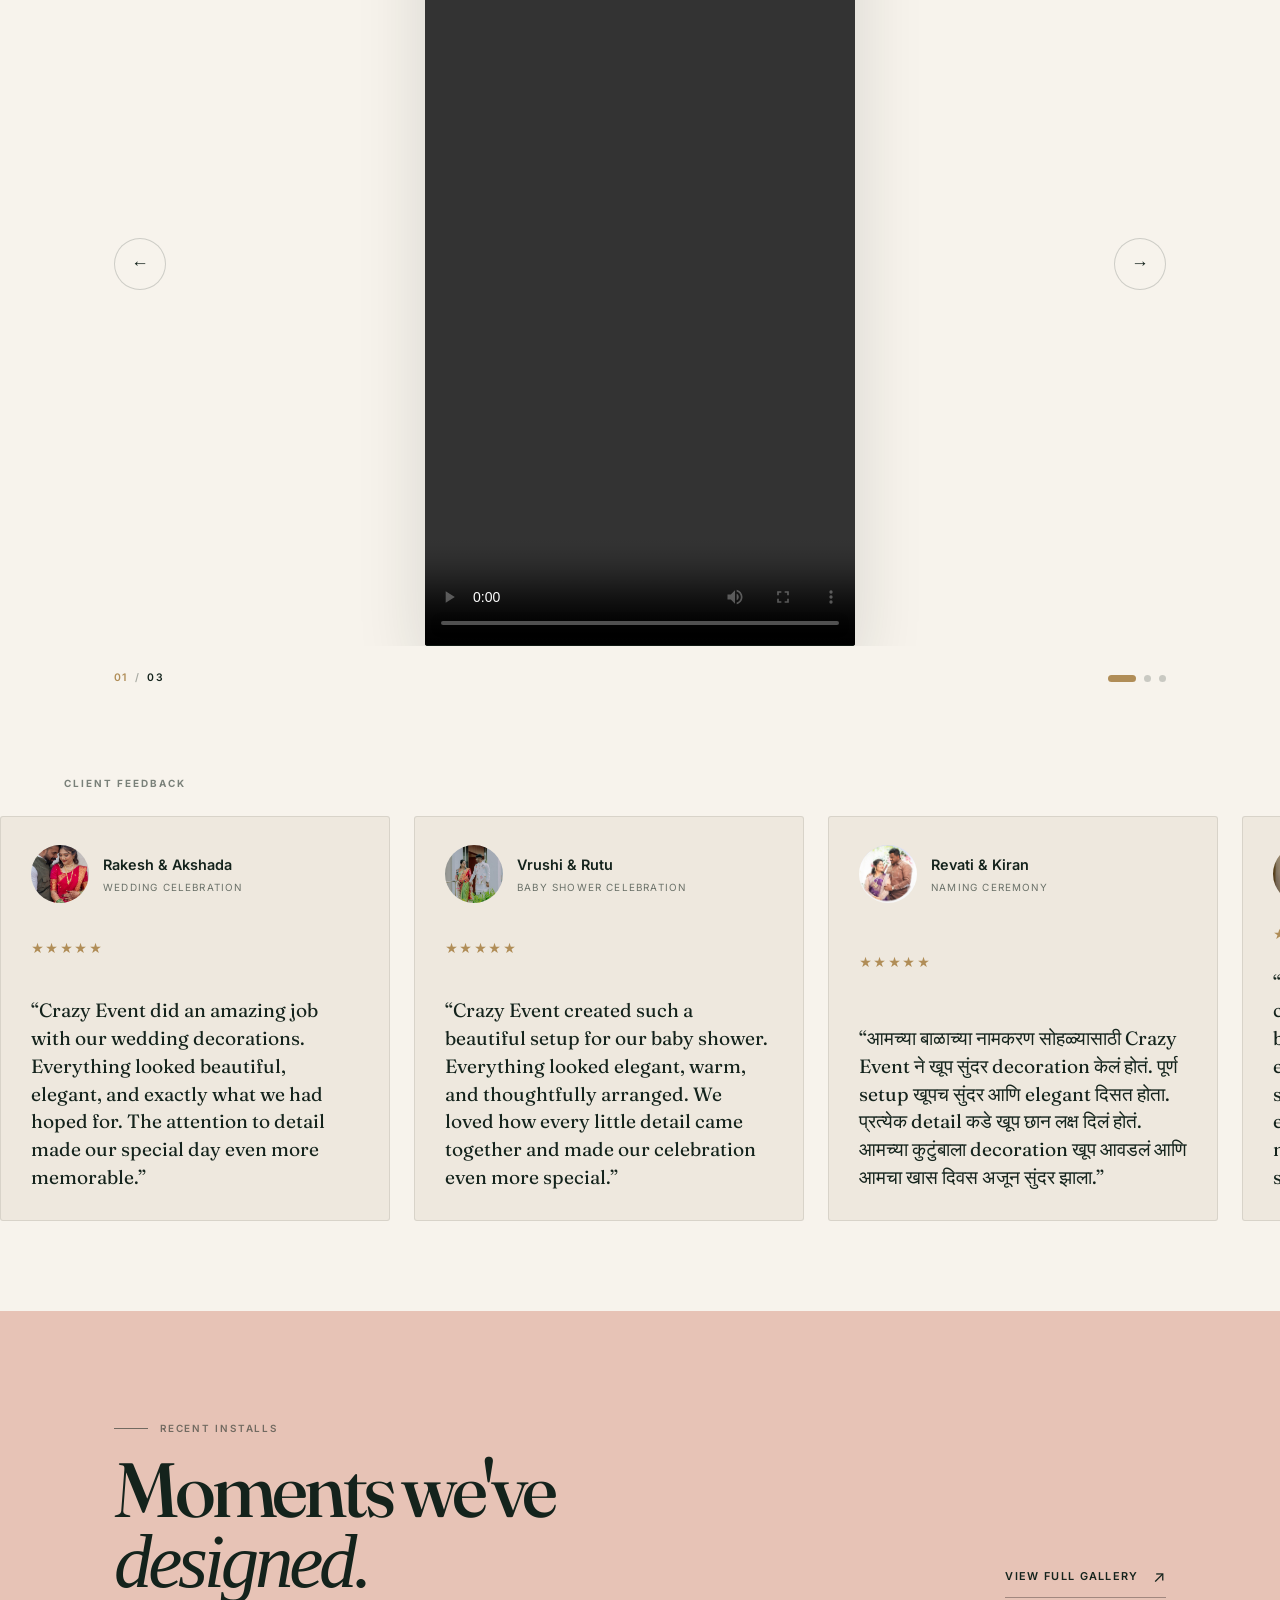
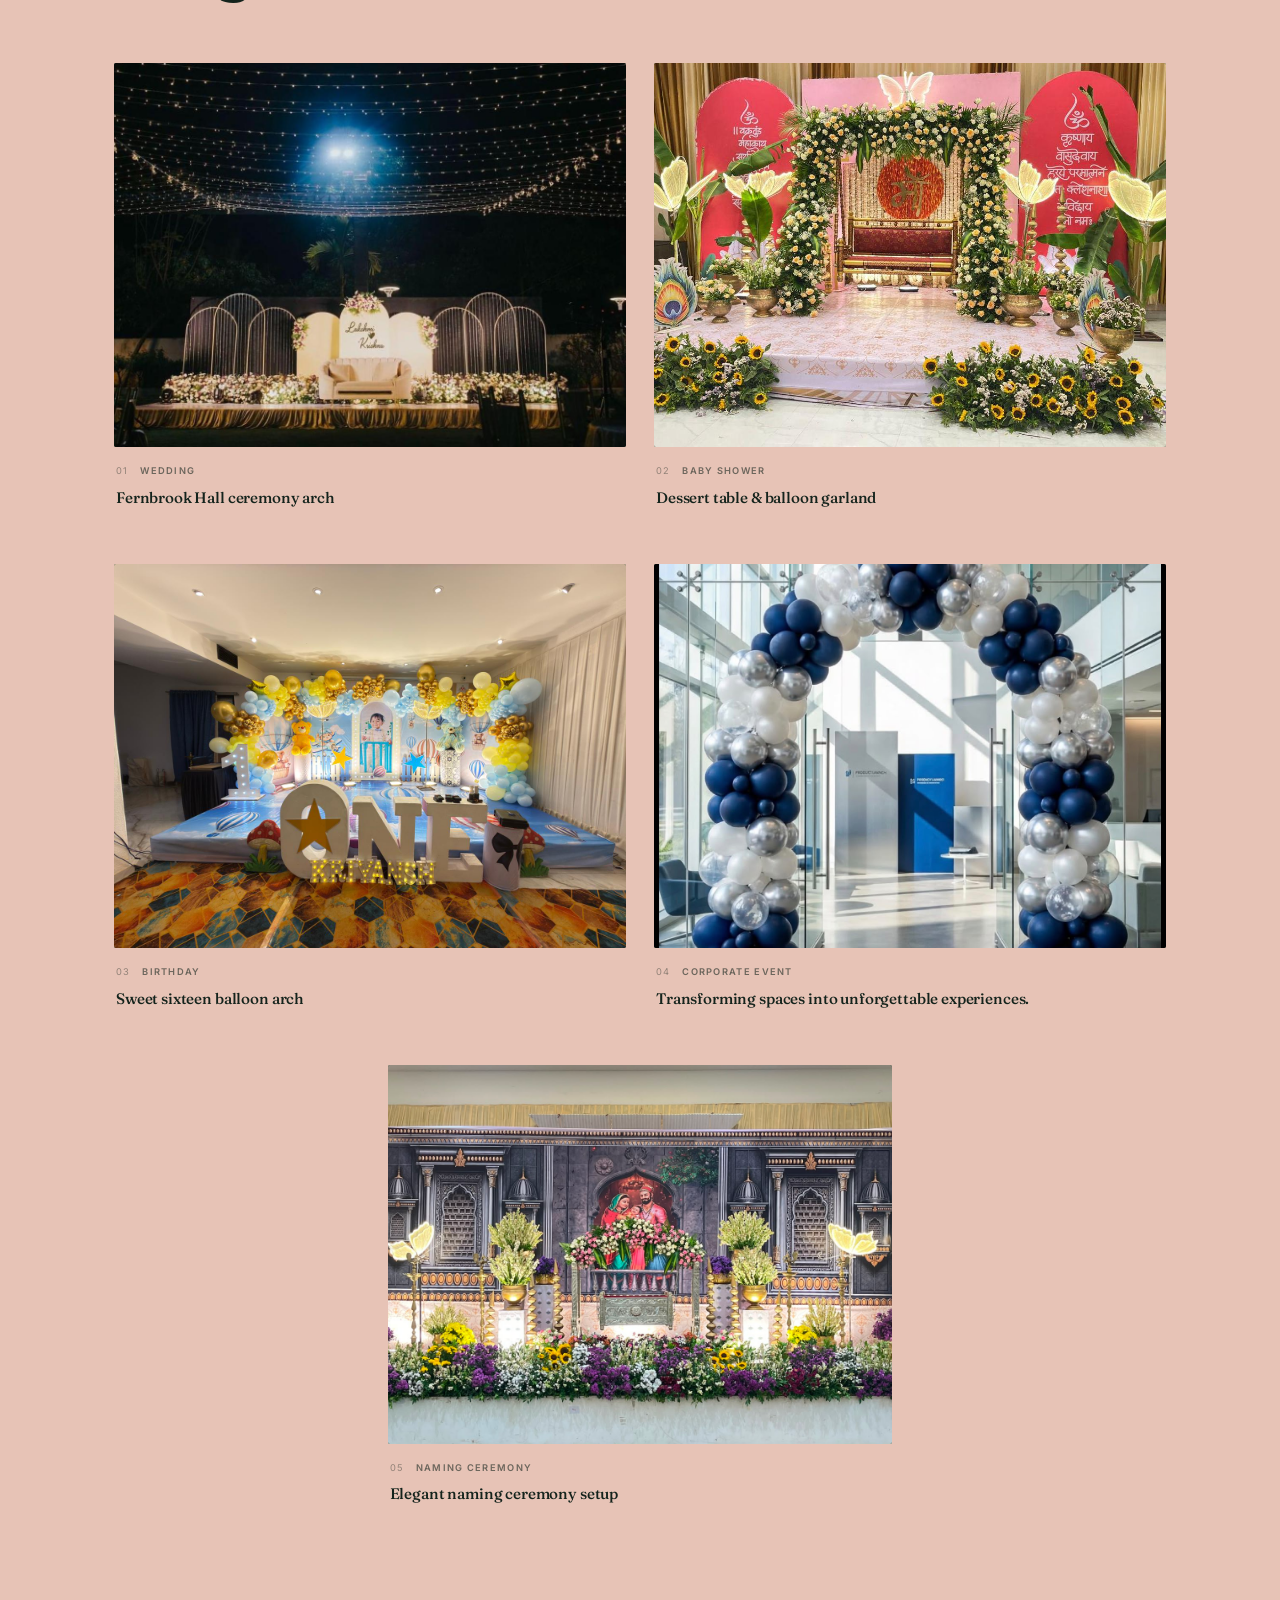
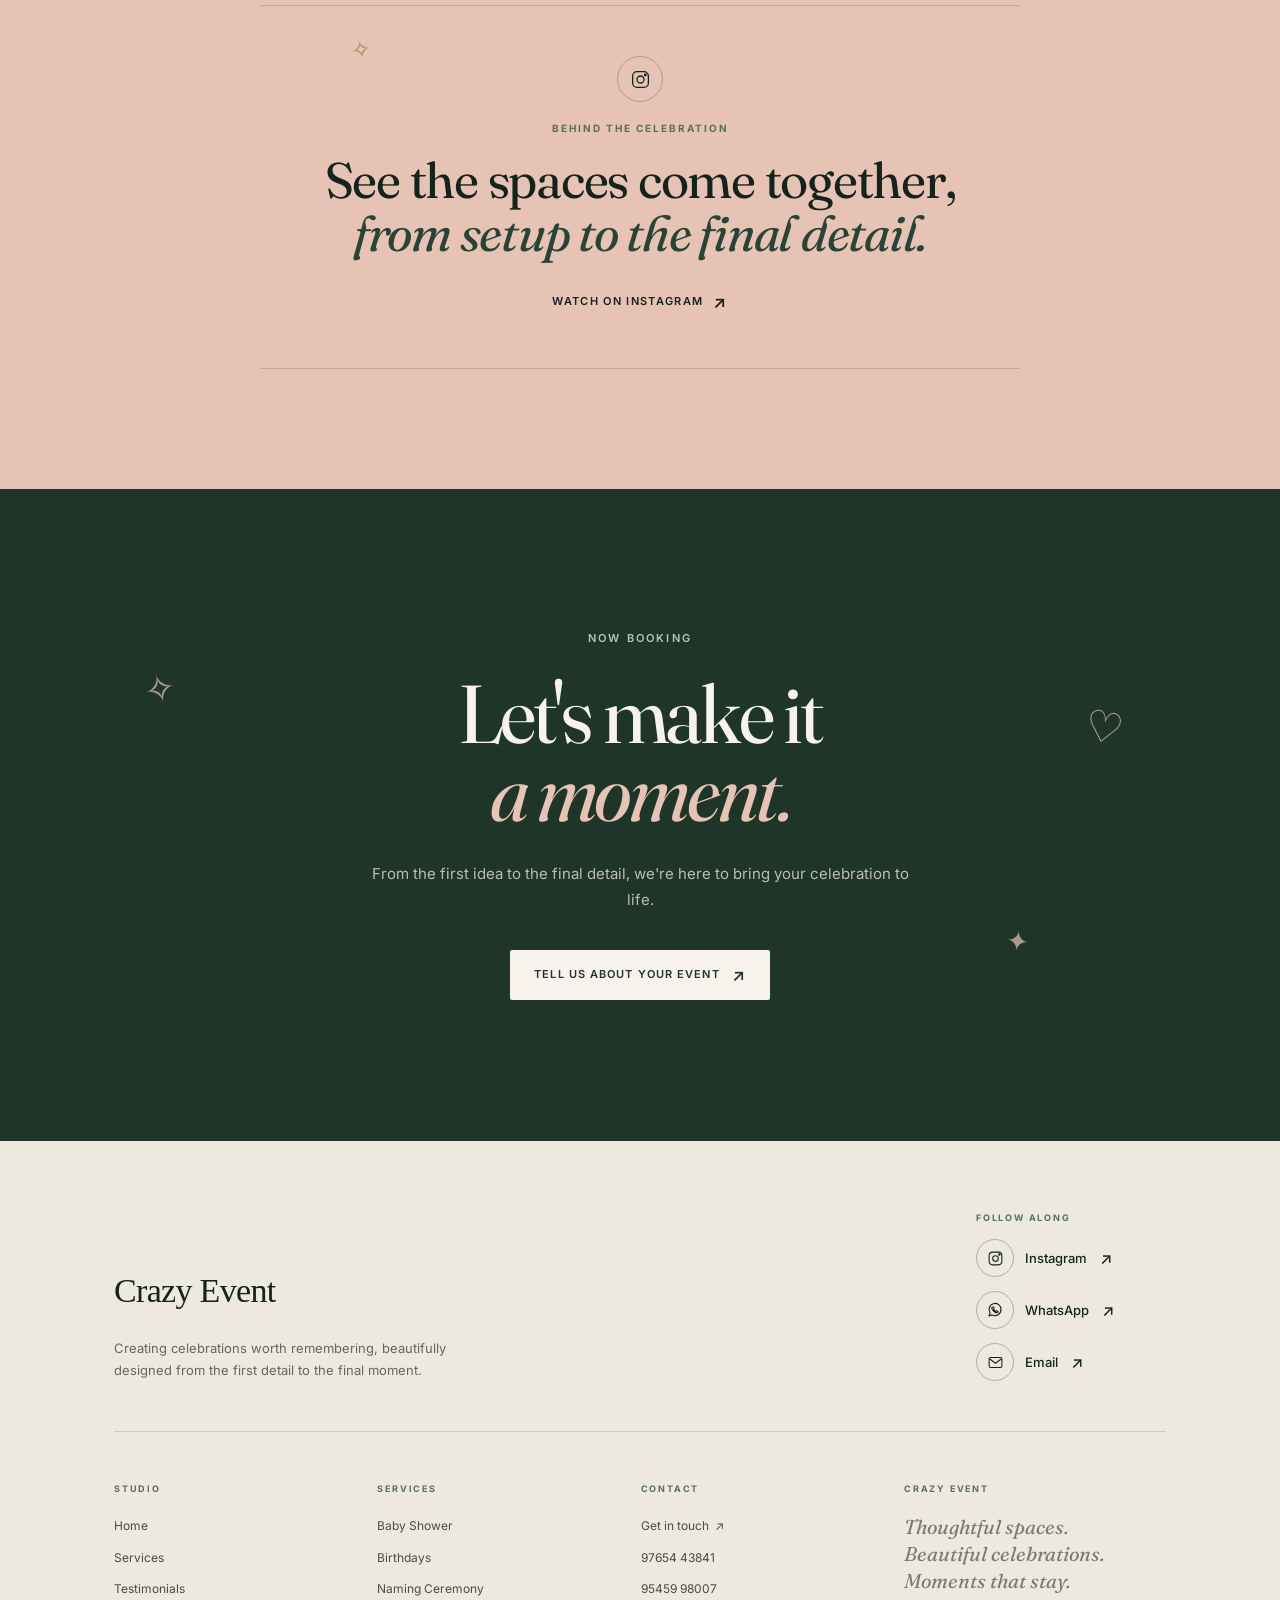
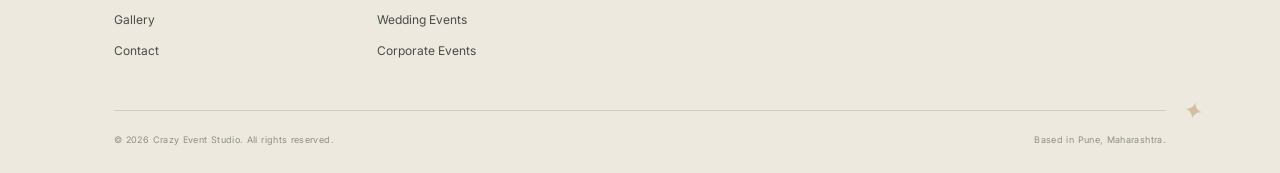
==== commit ee91f971: "Add technical SEO files" ====
--- a/index.html
+++ b/index.html
@@ -3,8 +3,12 @@
 <head>
 <meta charset="UTF-8">
 <meta name="viewport" content="width=device-width, initial-scale=1.0">
-<title>Crazy Event — Event Design &amp; Decor Studio</title>
-<meta name="description" content="Crazy Event designs weddings, private celebrations, and corporate events with structure and florals built to fit the room, not the trend.">
+<title>Event Decoration &amp; Decorators in Pune | Crazy Event</title>
+<meta
+    name="description"
+    content="Crazy Event is an event decoration studio in Pune creating beautiful weddings, birthdays, baby showers, naming ceremonies and corporate events."
+>
+
 <link rel="preconnect" href="https://fonts.googleapis.com">
 <link href="https://fonts.googleapis.com/css2?family=Fraunces:ital,opsz,wght@0,9..144,400;0,9..144,500;0,9..144,600;1,9..144,400;1,9..144,500&family=Inter:wght@400;500;600&display=swap" rel="stylesheet">
 <link rel="stylesheet" href="styles.css">
@@ -22,9 +26,9 @@
 
         <p class="intro-small">WELCOME TO</p>
 
-        <h1 class="intro-title">
-            CRAZY EVENT
-        </h1>
+        <div class="intro-title">
+    CRAZY EVENT
+</div>
 
         <span class="intro-line"></span>
 
@@ -61,7 +65,7 @@
     <div class="cinematic-hero-media">
         <img
             src="images/hero-event.png"
-            alt="Elegant Crazy Event wedding decoration"
+            alt="Elegant wedding decoration by Crazy Event in Pune"
             class="cinematic-hero-image"
         >
     </div>
@@ -730,7 +734,7 @@
                 <div class="floating-frame-image">
                     <img
                         src="images/wedding2.jpeg"
-                        alt="Wedding decoration"
+                        alt="Wedding event decoration by Crazy Event in Pune"
                     >
                 </div>
 
@@ -752,7 +756,7 @@
                 <div class="floating-frame-image">
                     <img
                         src="images/babyshower4.jpeg"
-                        alt="Baby shower decoration"
+                        alt="Baby shower decoration by Crazy Event in Pune"
                     >
                 </div>
 
@@ -774,7 +778,7 @@
                 <div class="floating-frame-image">
                     <img
                         src="images/b'day17.jpeg"
-                        alt="Birthday decoration"
+                       alt="Birthday decoration by Crazy Event in Pune"
                     >
                 </div>
 
@@ -796,7 +800,7 @@
                 <div class="floating-frame-image">
                     <img
                         src="images/corporate1.jpg"
-                        alt="Corporate event decoration"
+                        alt="Corporate event decoration by Crazy Event in Pune"
                     >
                 </div>
 
@@ -818,7 +822,7 @@
                 <div class="floating-frame-image">
                     <img
                         src="images/namingceremony5.jpeg"
-                        alt="Naming ceremony decoration"
+                        alt="Naming ceremony decoration by Crazy Event in Pune"
                     >
                 </div>
 
@@ -1004,10 +1008,7 @@
 
 
                 <!-- Email -->
-                <a
-    href="mailto:Sarthaksupekar1616@gmail.com"
-    class="footer-social-link"
->
+                <a  href="mailto:Sarthaksupekar1616@gmail.com" class="footer-social-link">
 
     <span class="social-circle">
 
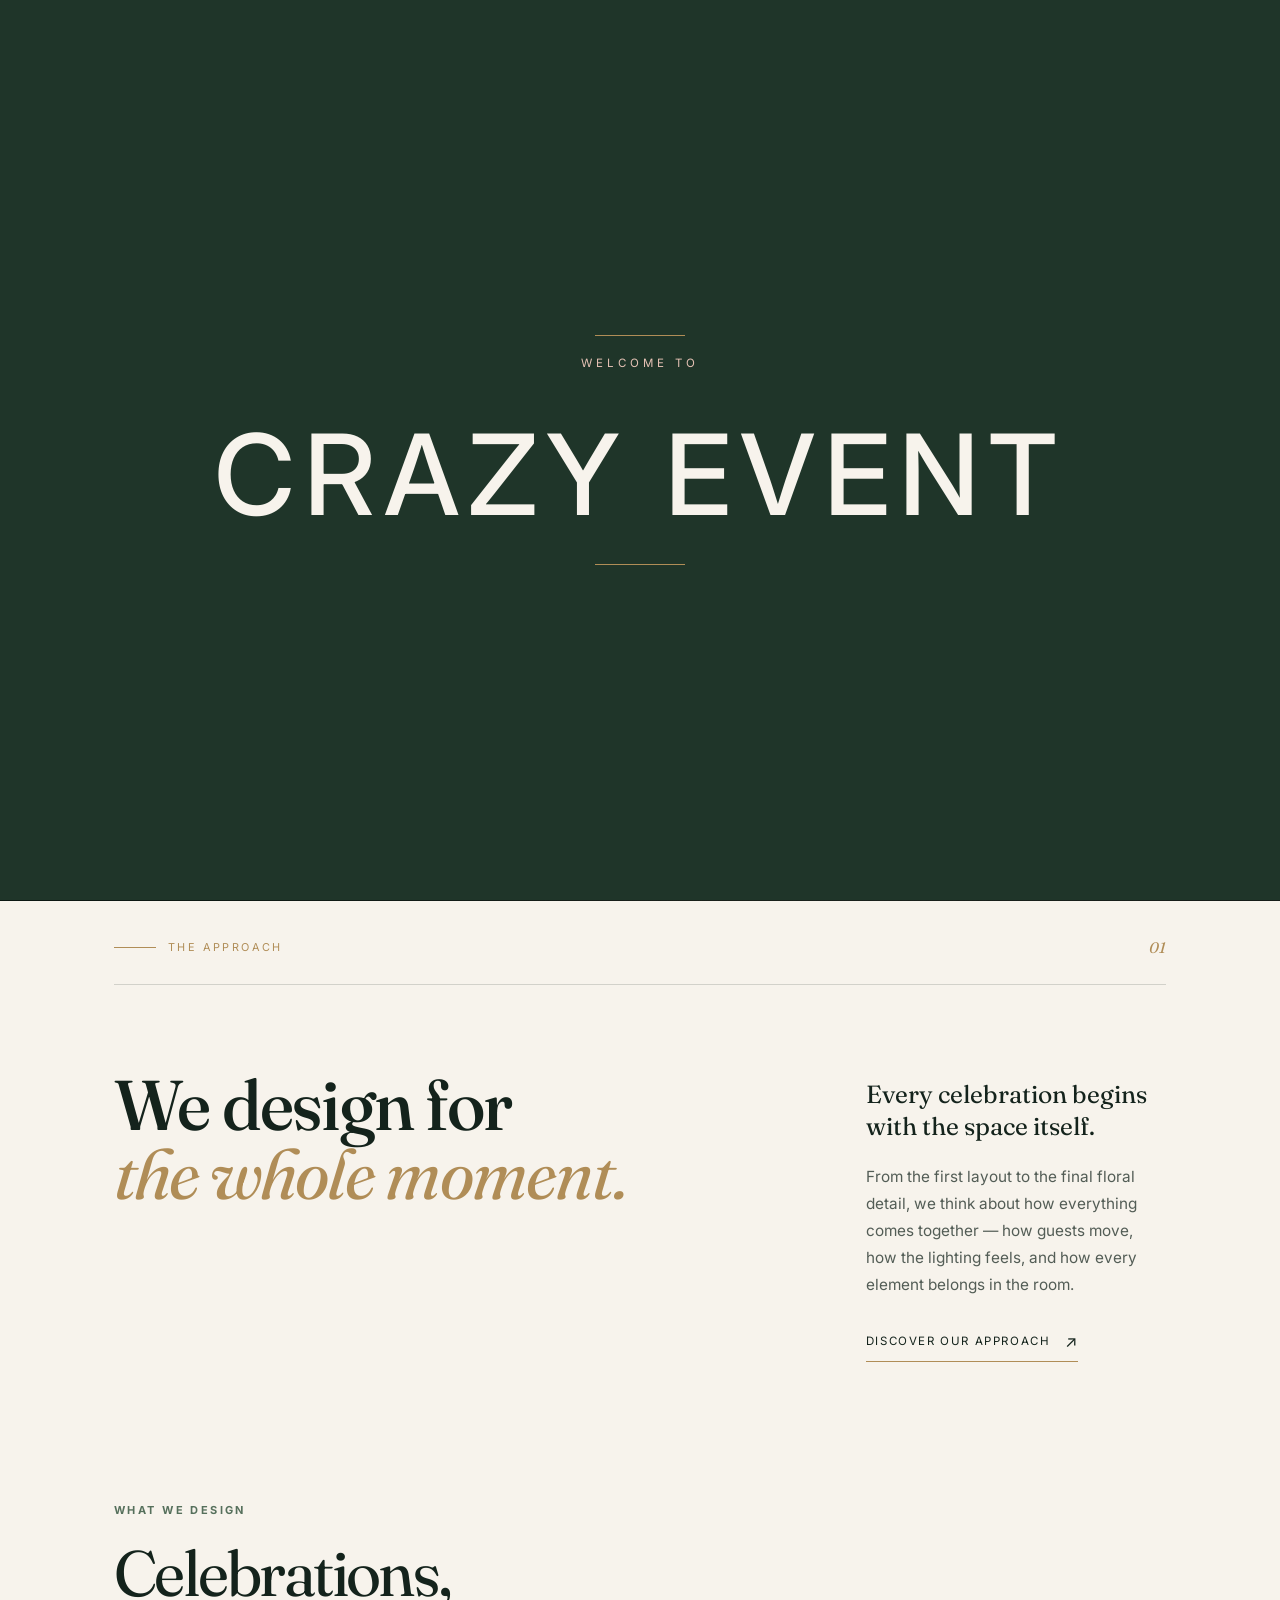
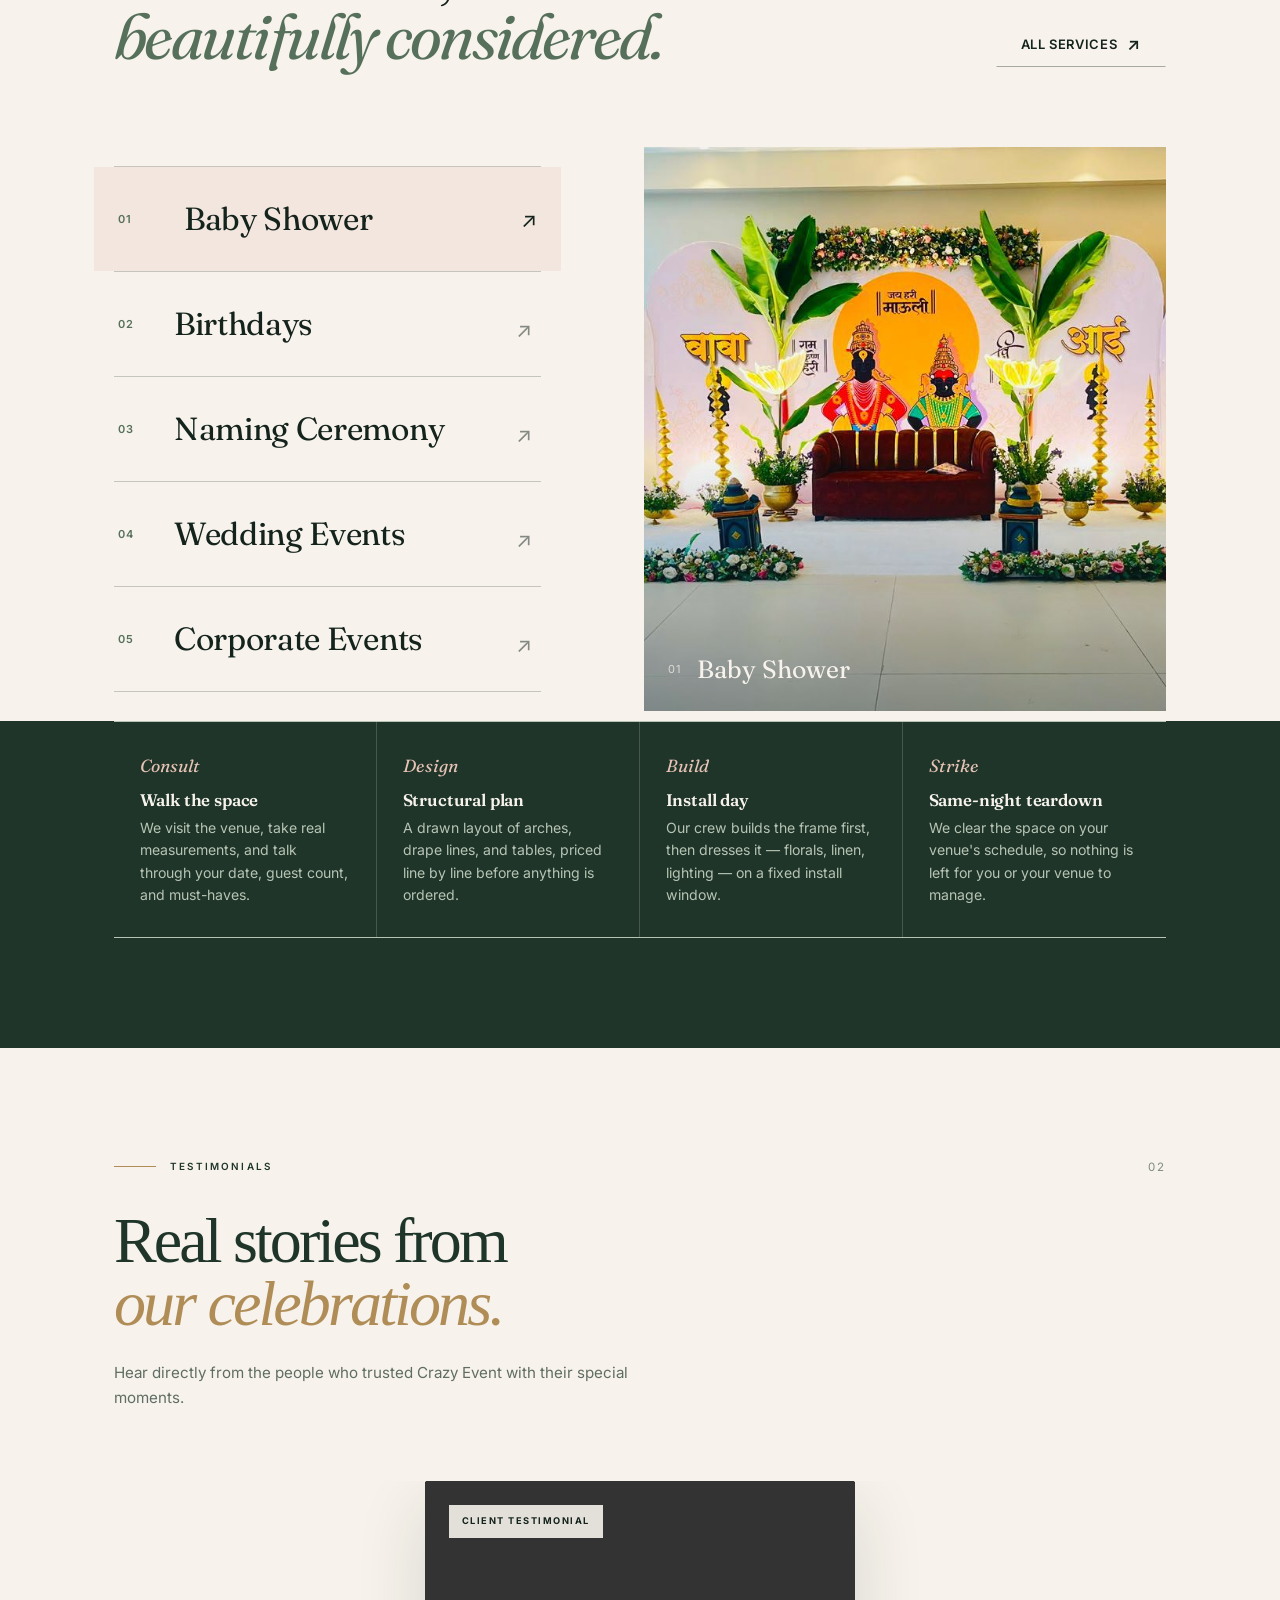
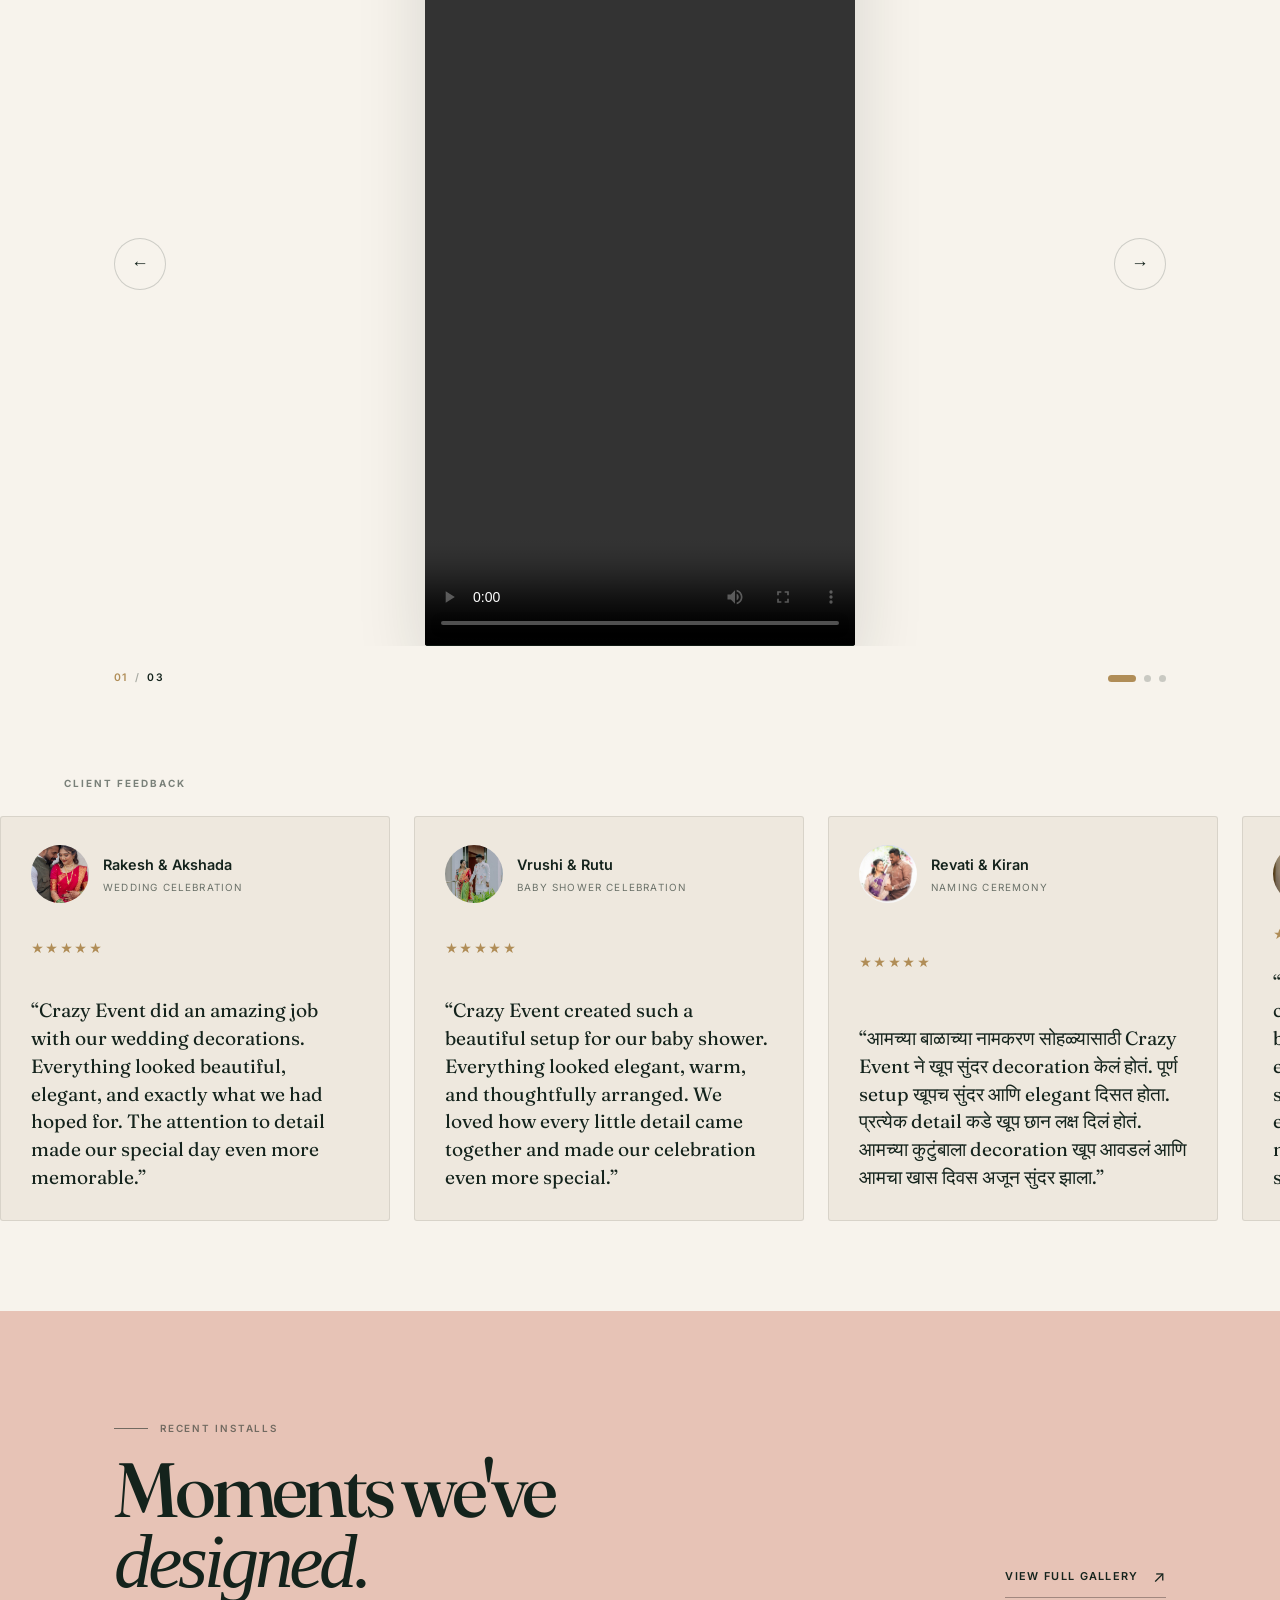
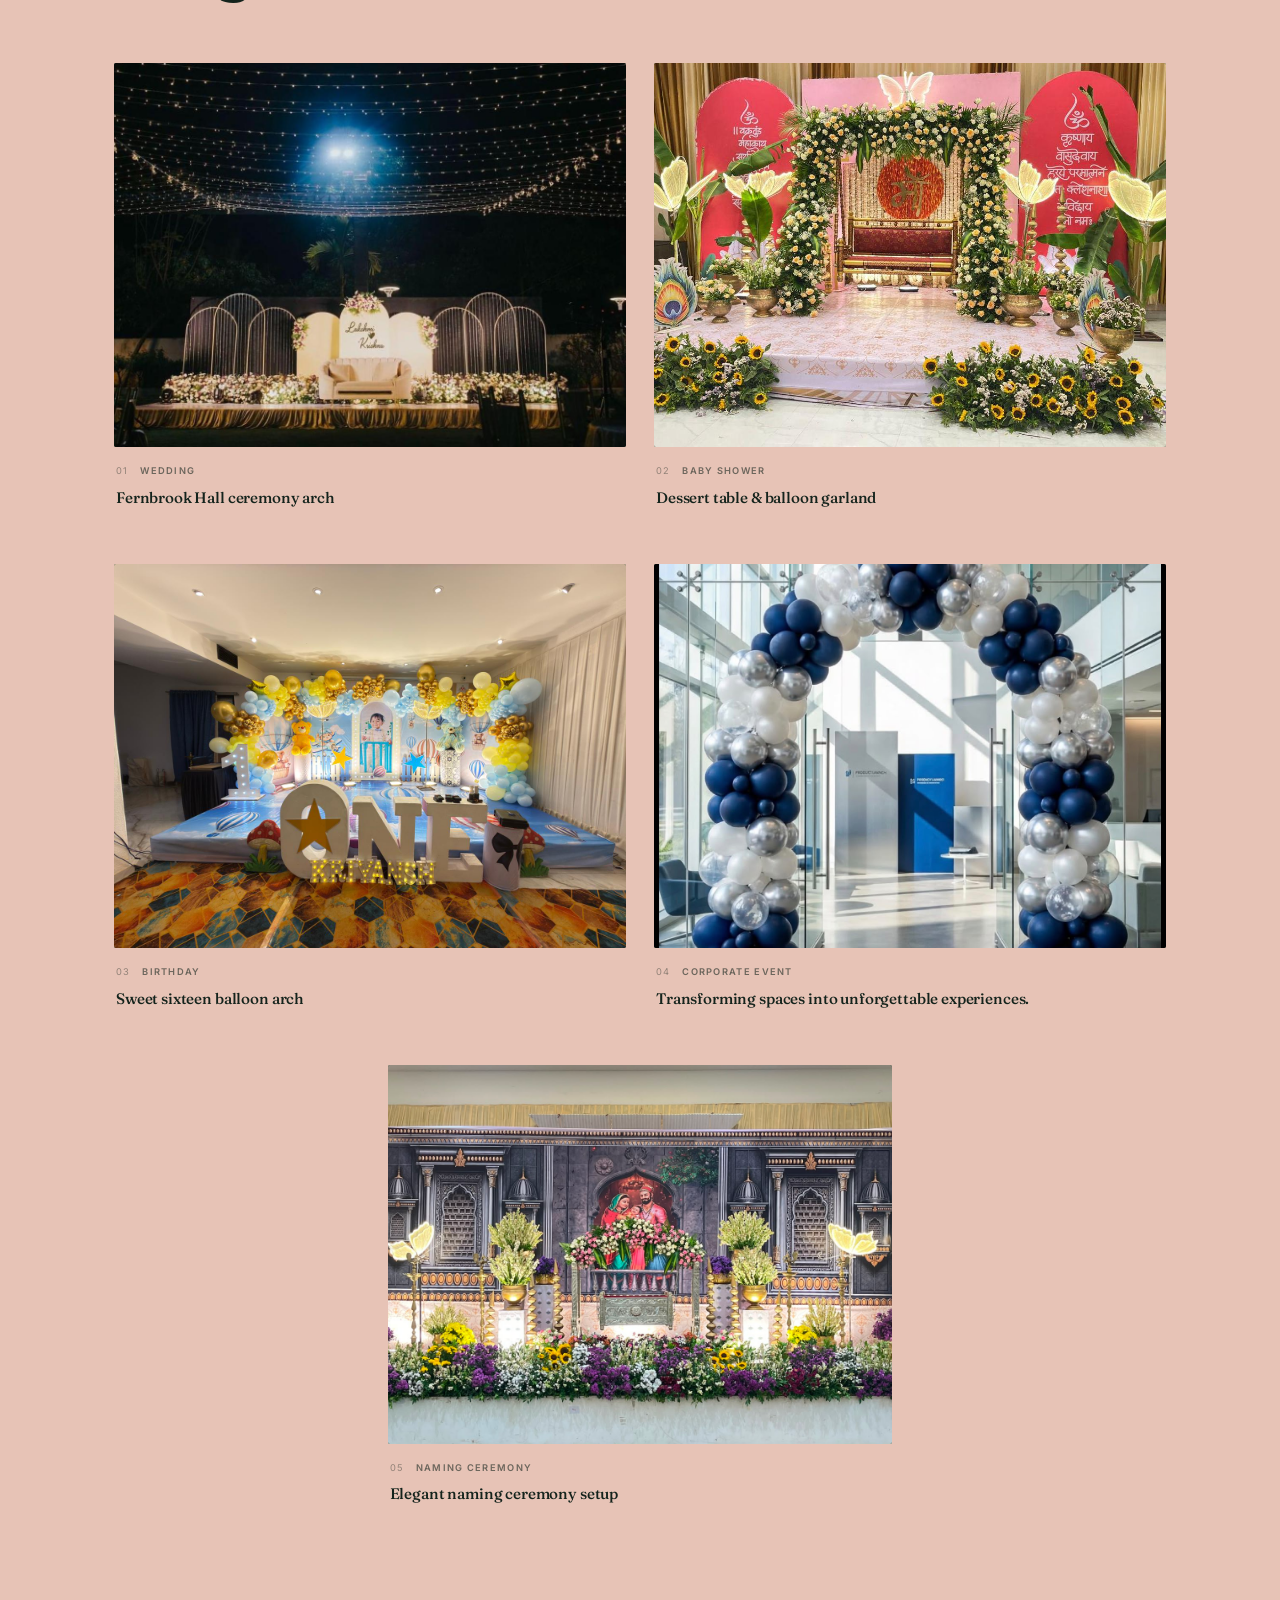
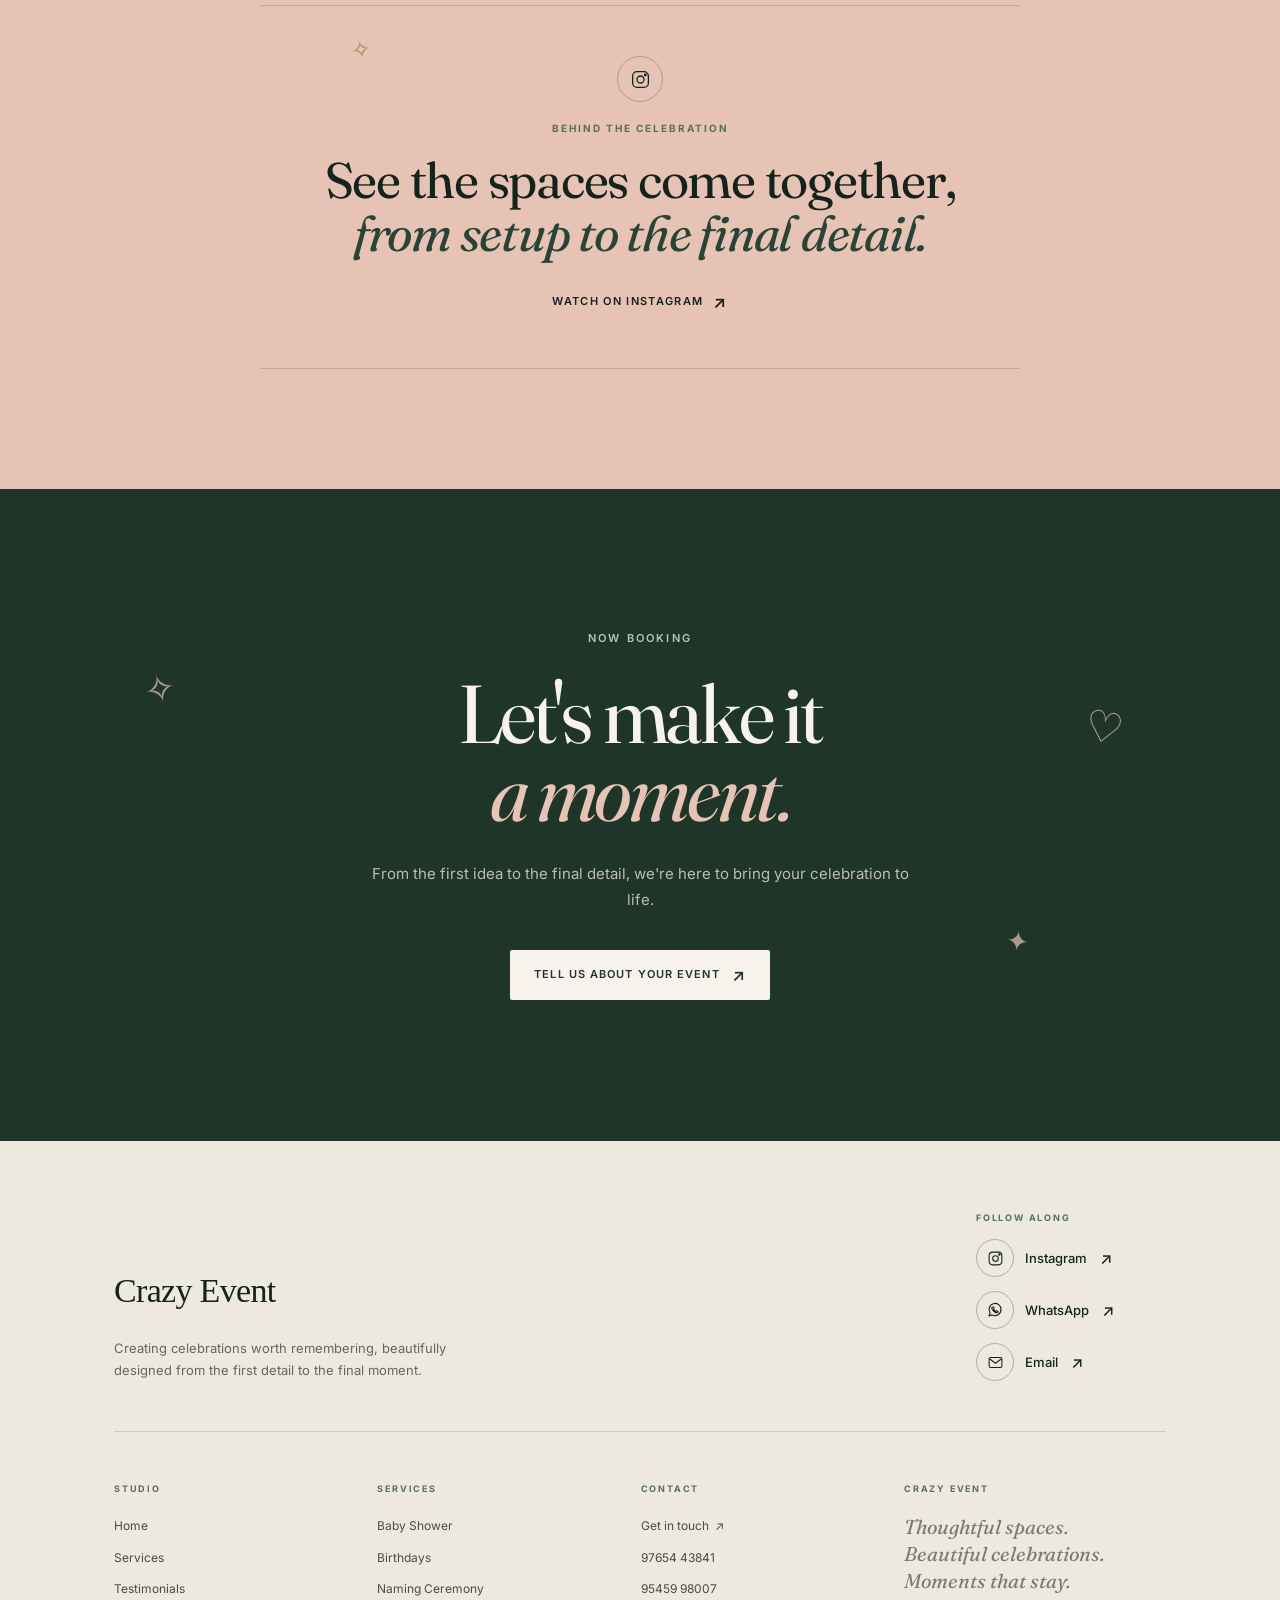
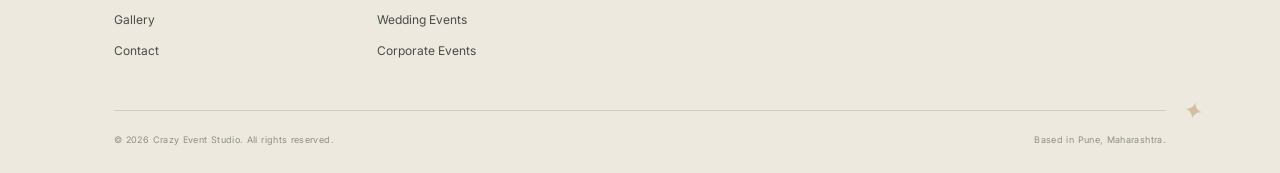
==== commit 15fbc0a9: "Improve SEO and gallery content" ====
--- a/index.html
+++ b/index.html
@@ -1,17 +1,82 @@
 <!DOCTYPE html>
 <html lang="en">
 <head>
-<meta charset="UTF-8">
-<meta name="viewport" content="width=device-width, initial-scale=1.0">
-<title>Event Decoration &amp; Decorators in Pune | Crazy Event</title>
-<meta
-    name="description"
-    content="Crazy Event is an event decoration studio in Pune creating beautiful weddings, birthdays, baby showers, naming ceremonies and corporate events."
->
-
-<link rel="preconnect" href="https://fonts.googleapis.com">
-<link href="https://fonts.googleapis.com/css2?family=Fraunces:ital,opsz,wght@0,9..144,400;0,9..144,500;0,9..144,600;1,9..144,400;1,9..144,500&family=Inter:wght@400;500;600&display=swap" rel="stylesheet">
-<link rel="stylesheet" href="styles.css">
+
+    <meta charset="UTF-8">
+
+    <meta name="viewport" content="width=device-width, initial-scale=1.0">
+
+    <title>Event Decoration & Decorators in Pune | Crazy Event</title>
+
+    <meta
+        name="description"
+        content="Crazy Event is an event decoration studio in Pune offering wedding, birthday, baby shower, naming ceremony and corporate event decoration."
+    >
+
+    <meta name="robots" content="index, follow">
+
+    <link rel="canonical" href="https://crazy-event.in/">
+
+    <!-- Open Graph -->
+    <meta property="og:type" content="website">
+    <meta property="og:title" content="Event Decoration & Decorators in Pune | Crazy Event">
+    <meta
+        property="og:description"
+        content="Crazy Event creates beautiful wedding, birthday, baby shower, naming ceremony and corporate event decorations in Pune."
+    >
+    <meta property="og:url" content="https://crazy-event.in/">
+    <meta property="og:image" content="https://crazy-event.in/images/hero-event.png">
+    <meta property="og:site_name" content="Crazy Event">
+
+    <!-- Twitter / X -->
+    <meta name="twitter:card" content="summary_large_image">
+    <meta name="twitter:title" content="Event Decoration & Decorators in Pune | Crazy Event">
+    <meta
+        name="twitter:description"
+        content="Event decoration and event design for weddings, birthdays, baby showers, naming ceremonies and corporate events in Pune."
+    >
+    <meta name="twitter:image" content="https://crazy-event.in/images/hero-event.png">
+
+    <!-- Fonts -->
+    <link rel="preconnect" href="https://fonts.googleapis.com">
+
+    <link
+        href="https://fonts.googleapis.com/css2?family=Fraunces:ital,opsz,wght@0,9..144,400;0,9..144,500;0,9..144,600;1,0,9..144,400;1,0,9..144,500&family=Inter:wght@400;500;600&display=swap"
+        rel="stylesheet"
+    >
+
+    <link rel="stylesheet" href="styles.css">
+
+    <!-- Local Business Structured Data -->
+    <script type="application/ld+json">
+    {
+      "@context": "https://schema.org",
+      "@type": "LocalBusiness",
+      "@id": "https://crazy-event.in/#business",
+      "name": "Crazy Event",
+      "url": "https://crazy-event.in/",
+      "image": "https://crazy-event.in/images/hero-event.png",
+      "description": "Event decoration and event design studio in Pune offering wedding, birthday, baby shower, naming ceremony and corporate event decoration.",
+      "telephone": [
+        "+919765443841",
+        "+919545998007"
+      ],
+      "sameAs": [
+        "https://www.instagram.com/crazy__event__pune/"
+      ],
+      "areaServed": {
+        "@type": "City",
+        "name": "Pune"
+      },
+      "address": {
+        "@type": "PostalAddress",
+        "addressLocality": "Pune",
+        "addressRegion": "Maharashtra",
+        "addressCountry": "IN"
+      }
+    }
+    </script>
+
 </head>
 <body>
 
@@ -77,7 +142,7 @@
         <div class="cinematic-hero-text">
 
             <span class="cinematic-eyebrow">
-                EVENT DESIGN & DECOR
+                EVENT DECORATION & DECORATORS IN PUNE
             </span>
 
             <h1>
@@ -112,7 +177,7 @@
     <div class="cinematic-hero-bottom">
 
         <div class="cinematic-location">
-            BABY SHOWERS · BIRTHDAYS · WEDDINGS · CELEBRATIONS
+            BABY SHOWERS · BIRTHDAYS · WEDDINGS · NAMING CEREMONIES · CORPORATE EVENTS
         </div>
 
         <div class="cinematic-scroll">
--- a/styles.css
+++ b/styles.css
@@ -5760,4 +5760,201 @@
     #recent-installs .floating-frame-caption h3 {
         font-size: 0.88rem;
     }
+}
+/* =========================================
+   FAQ SECTION
+   ========================================= */
+
+.ce-faq {
+    padding: 120px 6vw;
+    background: var(--ivory, #f5f0e6);
+}
+
+.ce-faq-inner {
+    max-width: 1100px;
+    margin: 0 auto;
+}
+
+
+/* Eyebrow */
+
+.ce-faq .ce-eyebrow {
+    display: block;
+    margin-bottom: 24px;
+}
+
+
+/* Heading */
+
+.ce-faq h2 {
+    margin: 0 0 65px;
+    font-size: clamp(48px, 6vw, 82px);
+    line-height: 0.95;
+    font-weight: 500;
+    letter-spacing: -0.045em;
+}
+
+.ce-faq h2 span {
+    font-style: italic;
+}
+
+
+/* FAQ list */
+
+.ce-faq-list {
+    border-top: 1px solid rgba(0, 0, 0, 0.18);
+}
+
+
+/* Individual item */
+
+.ce-faq-item {
+    border-bottom: 1px solid rgba(0, 0, 0, 0.18);
+}
+
+
+/* Question button */
+
+.ce-faq-question {
+    width: 100%;
+    display: flex;
+    align-items: center;
+    justify-content: space-between;
+    gap: 30px;
+
+    padding: 30px 0;
+
+    border: none;
+    background: transparent;
+
+    color: #12251e;
+
+    font-family: inherit;
+    font-size: 20px;
+    line-height: 1.4;
+    font-weight: 500;
+
+    text-align: left;
+    cursor: pointer;
+
+    transition: opacity 0.25s ease;
+}
+
+
+/* Question hover */
+
+.ce-faq-question:hover {
+    opacity: 0.65;
+}
+
+
+/* Plus icon */
+
+.ce-faq-icon {
+    flex-shrink: 0;
+
+    width: 34px;
+    height: 34px;
+
+    display: flex;
+    align-items: center;
+    justify-content: center;
+
+    border: 1px solid rgba(0, 0, 0, 0.25);
+    border-radius: 50%;
+
+    font-size: 22px;
+    font-weight: 300;
+    line-height: 1;
+
+    transition:
+        transform 0.35s ease,
+        background 0.35s ease,
+        color 0.35s ease;
+}
+
+
+/* Answer */
+
+.ce-faq-answer {
+    display: grid;
+    grid-template-rows: 0fr;
+
+    transition: grid-template-rows 0.4s ease;
+}
+
+.ce-faq-answer p {
+    overflow: hidden;
+
+    max-width: 760px;
+
+    margin: 0;
+
+    font-size: 16px;
+    line-height: 1.75;
+
+    color: rgba(0, 0, 0, 0.68);
+
+    transition:
+        padding-bottom 0.4s ease,
+        opacity 0.3s ease;
+
+    opacity: 0;
+}
+
+
+/* OPEN STATE */
+
+.ce-faq-item.active .ce-faq-answer {
+    grid-template-rows: 1fr;
+}
+
+.ce-faq-item.active .ce-faq-answer p {
+    padding-bottom: 30px;
+    opacity: 1;
+}
+
+
+/* Rotate plus into X */
+
+.ce-faq-item.active .ce-faq-icon {
+    transform: rotate(45deg);
+}
+
+
+/* =========================================
+   MOBILE
+   ========================================= */
+
+@media (max-width: 768px) {
+
+    .ce-faq {
+        padding: 80px 6vw;
+    }
+
+    .ce-faq h2 {
+        margin-bottom: 45px;
+        font-size: clamp(42px, 12vw, 60px);
+    }
+
+    .ce-faq-question {
+        padding: 24px 0;
+        font-size: 17px;
+        line-height: 1.45;
+    }
+
+    .ce-faq-icon {
+        width: 30px;
+        height: 30px;
+        font-size: 20px;
+    }
+
+    .ce-faq-answer p {
+        font-size: 15px;
+        line-height: 1.7;
+    }
+
+    .ce-faq-item.active .ce-faq-answer p {
+        padding-bottom: 25px;
+    }
 }
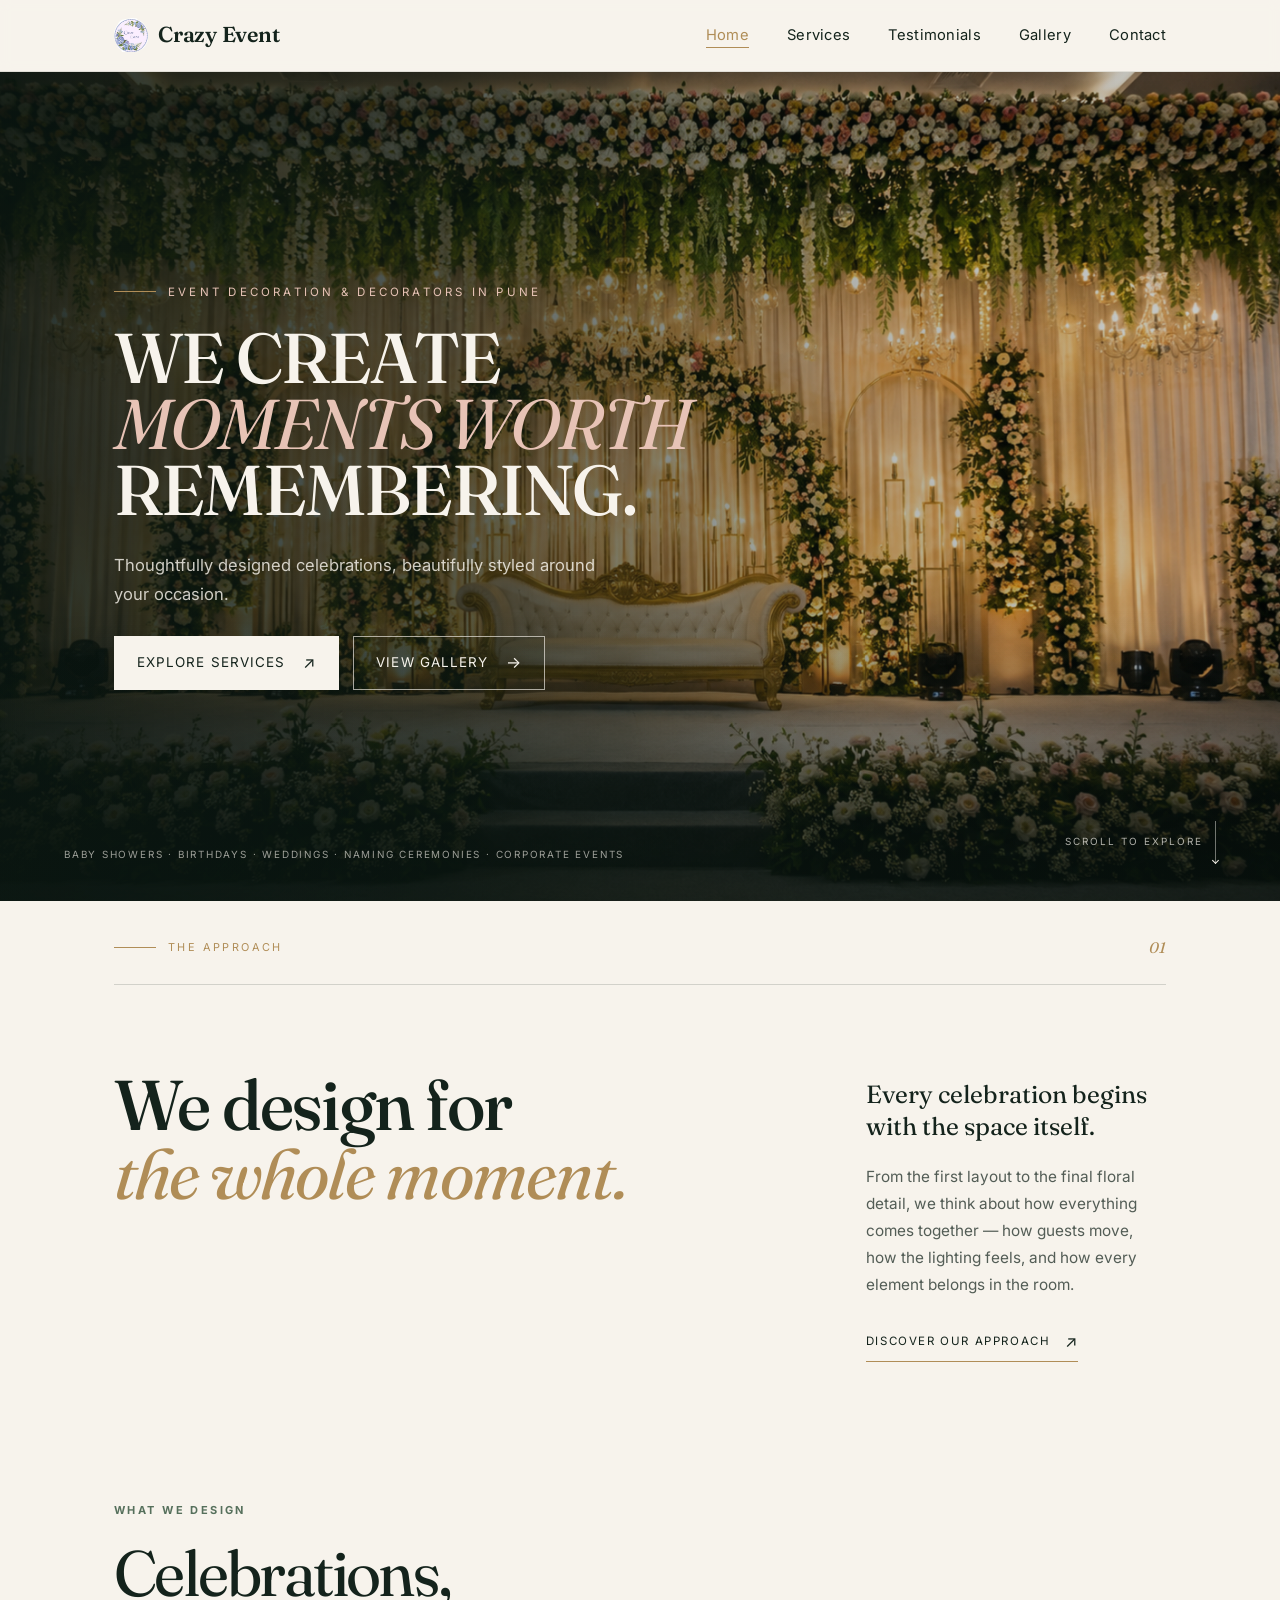
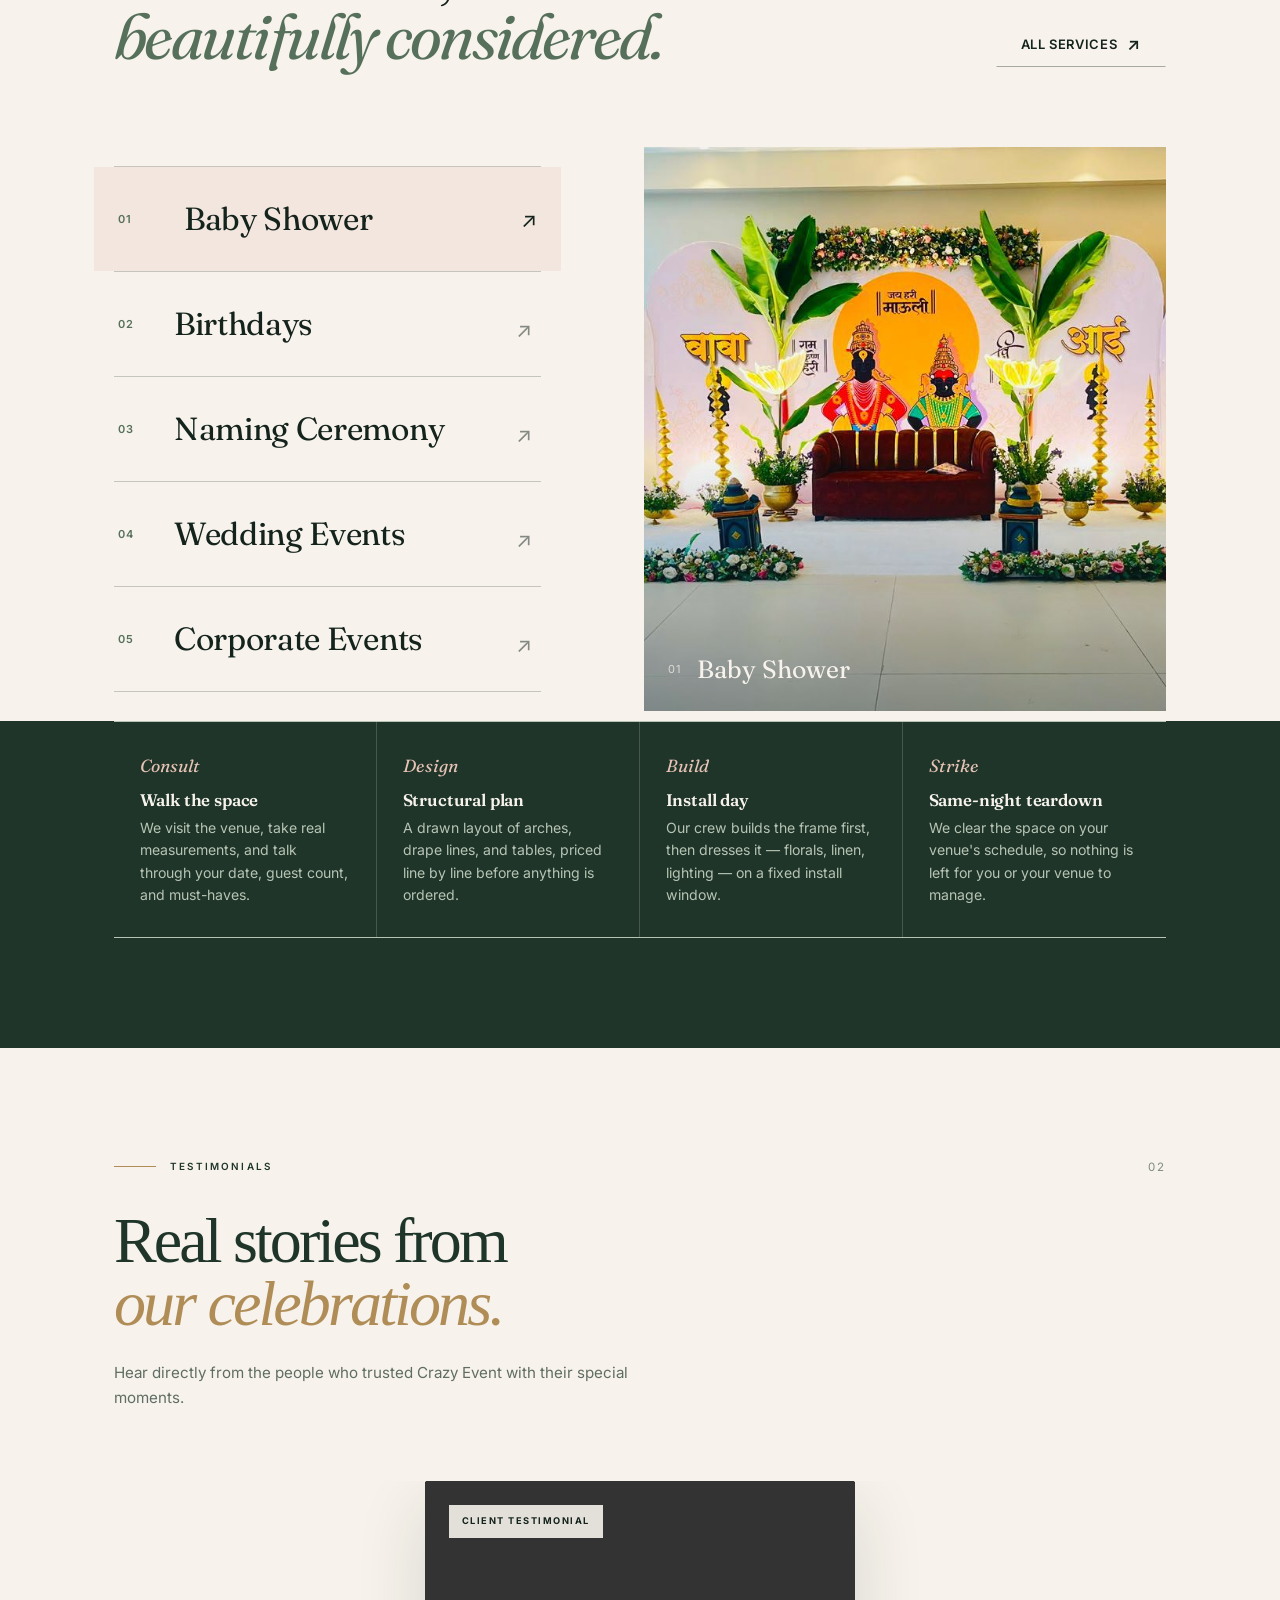
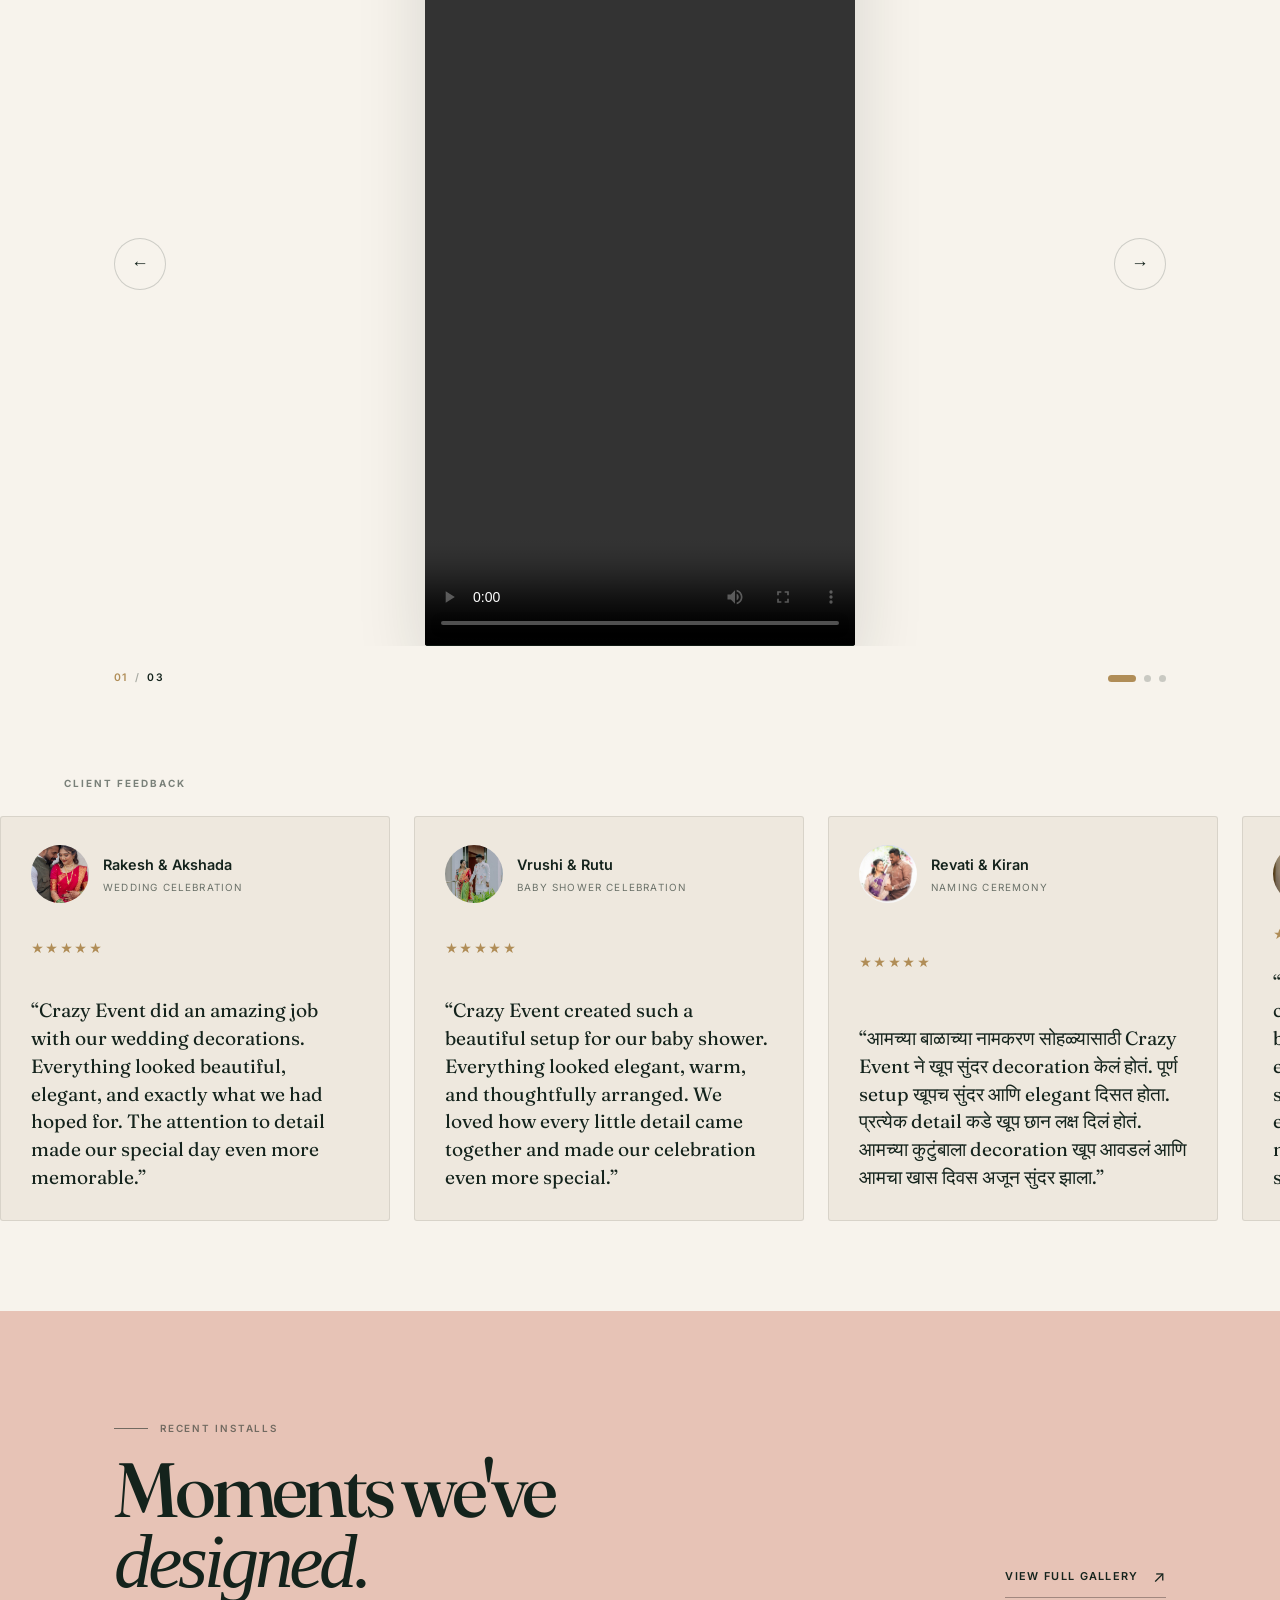
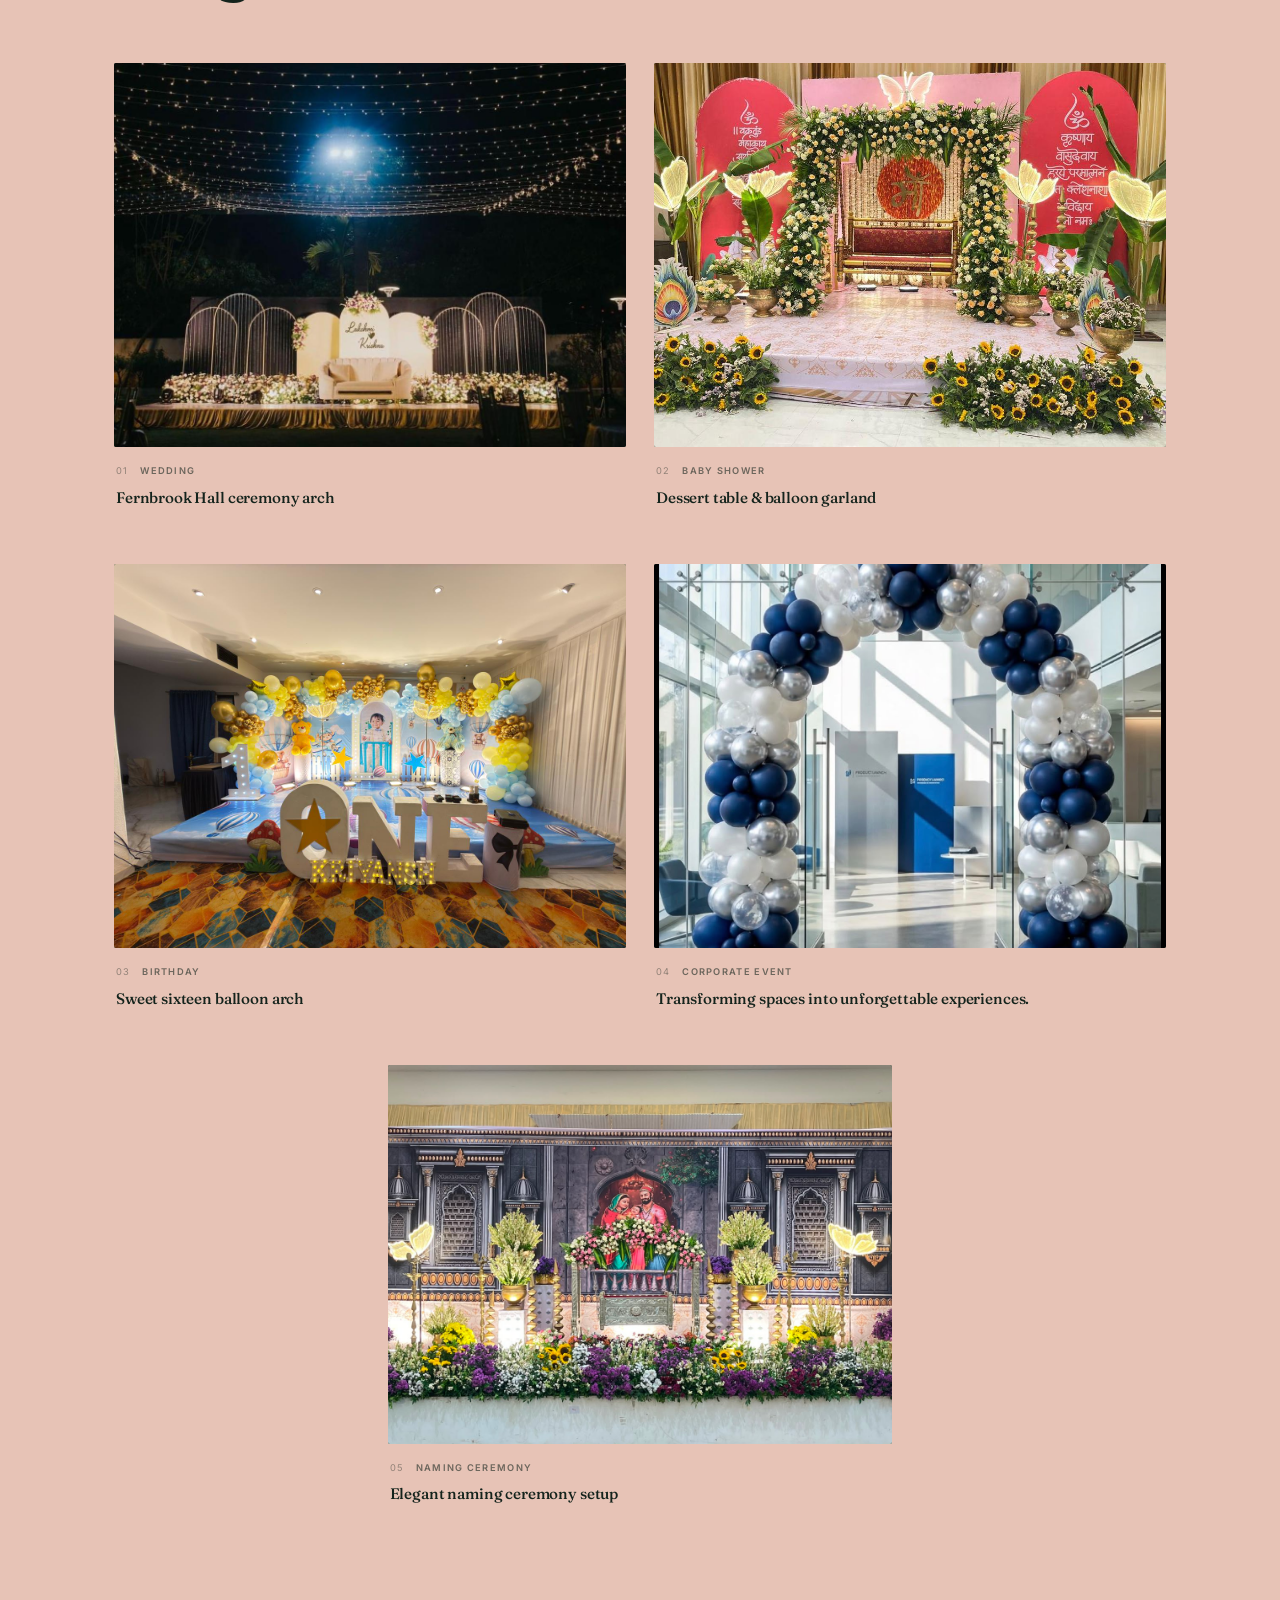
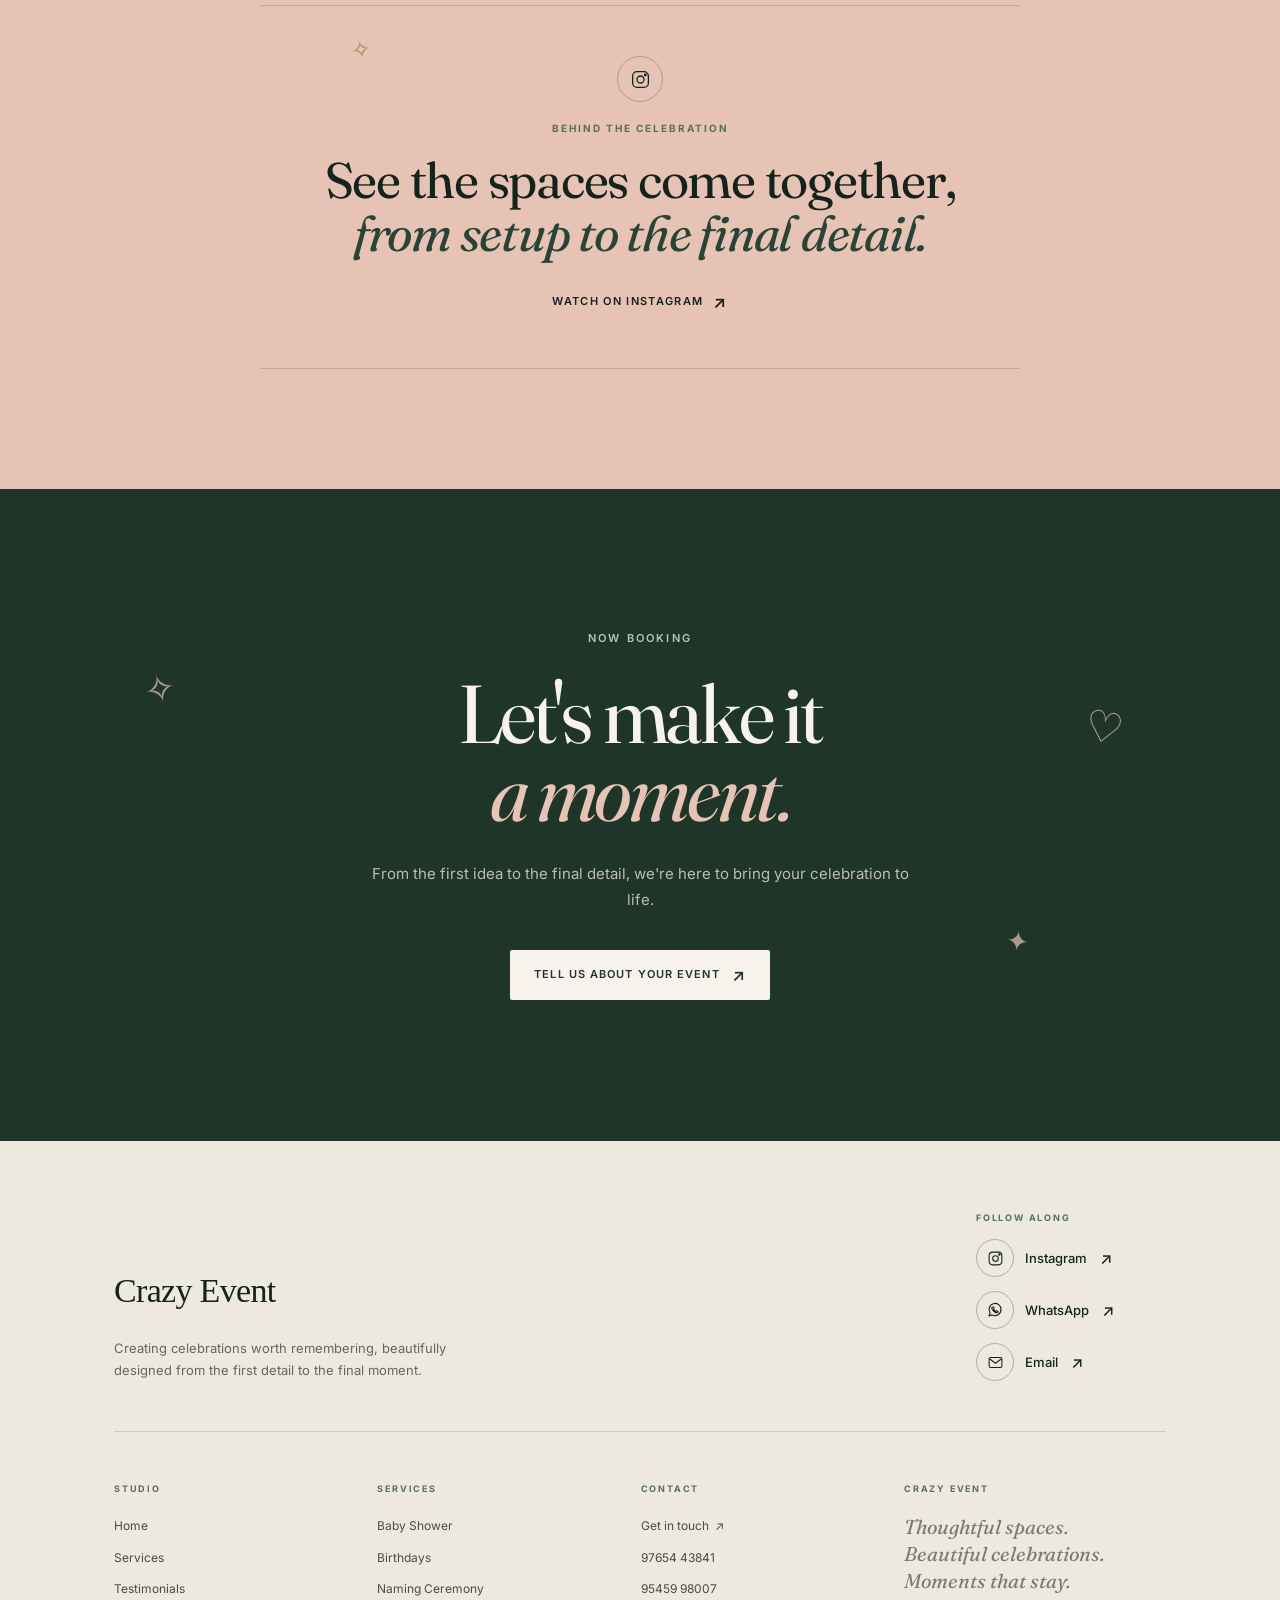
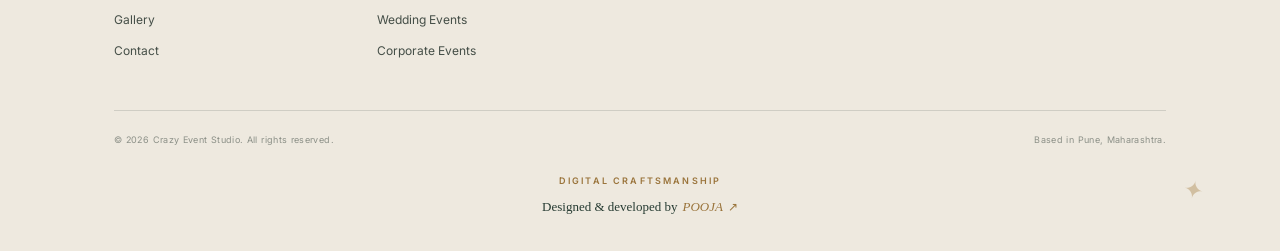
==== commit 7de45830: "Improve mobile layout and intro title" ====
--- a/index.html
+++ b/index.html
@@ -1222,6 +1222,28 @@
 
         </div>
 
+        <!-- DEVELOPER CREDIT -->
+        <div class="footer-credit">
+
+            <span class="footer-credit-label">
+                DIGITAL CRAFTSMANSHIP
+            </span>
+
+            <a
+                href="https://pooja-bot07.github.io/pooja-portfolio/"
+                target="_blank"
+                rel="noopener noreferrer"
+                class="footer-credit-link"
+                aria-label="Designed and developed by Pooja. Visit her portfolio."
+            >
+                Designed &amp; developed by
+                <span class="footer-credit-name">POOJA</span>
+                <span class="footer-credit-arrow" aria-hidden="true">↗</span>
+            </a>
+
+        </div>
+
+
     </div>
 </footer>
 
--- a/styles.css
+++ b/styles.css
@@ -1070,6 +1070,10 @@
   animation:
     introTitle 1.2s cubic-bezier(.22,.61,.36,1) forwards;
   animation-delay: 0.7s;
+  white-space: nowrap;
+    width: max-content;
+    max-width: 100%;
+    box-sizing: border-box;
 }
 
 .intro-line {
@@ -1143,8 +1147,12 @@
 @media (max-width: 600px) {
 
   .intro-title {
-    font-size: clamp(2.4rem, 13vw, 4rem);
-    letter-spacing: 0.06em;
+    font-size: clamp(2.2rem, 8vw, 3.5rem);
+    letter-spacing: 0.04em;
+      white-space: nowrap;
+        width: 100%;
+        max-width: 100%;
+        text-align: center;
   }
 
   .intro-small {
@@ -2073,11 +2081,11 @@
 
 .cinematic-hero h1 {
     max-width: 850px;
-
     margin: 0;
+    box-sizing: border-box;
 
     font-family: var(--font-display);
-font-size: clamp(3rem, 5.5vw, 5.4rem);
+    font-size: clamp(3rem, 5.5vw, 5.4rem);
     font-weight: 500;
 
     line-height: 0.94;
@@ -2802,8 +2810,8 @@
 @media (max-width: 600px) {
 
     .approach-section {
-        padding-top: 70px;
-        padding-bottom: 70px;
+        padding-top: 45px;
+        padding-bottom: 20px;
     }
 
 
@@ -2824,10 +2832,10 @@
 
 
     .approach-grid {
-        padding-top: 45px;
-        padding-bottom: 45px;
-
-        gap: 32px;
+        padding-top: 25px;
+        padding-bottom: 15px;
+
+        gap: 24px;
     }
 
 
@@ -3918,12 +3926,12 @@
 @media (max-width: 600px) {
 
     .design-section {
-        padding: 75px 0 85px;
+      padding: 50px 0 85px;
     }
 
     .design-header {
         display: block;
-        margin-bottom: 45px;
+        margin-bottom: 30px;
     }
 
     .design-kicker {
@@ -5957,4 +5965,90 @@
     .ce-faq-item.active .ce-faq-answer p {
         padding-bottom: 25px;
     }
-}+}
+
+/* ================================
+   DEVELOPER CREDIT
+================================ */
+
+.footer-credit {
+    display: flex;
+    flex-direction: column;
+    align-items: center;
+    gap: 9px;
+    padding: 27px 0 8px;
+    text-align: center;
+}
+
+.footer-credit-label {
+    font-size: 9px;
+    font-weight: 600;
+    letter-spacing: 0.24em;
+    line-height: 1.4;
+     color: #9A743B;
+    opacity: 1;
+}
+
+.footer-credit-link {
+    display: inline-flex;
+    align-items: center;
+    justify-content: center;
+    flex-wrap: wrap;
+    gap: 5px;
+     color: #263B32;
+    font-family: Georgia, "Times New Roman", serif;
+    font-size: 13px;
+    font-weight: 400;
+    line-height: 1.7;
+    text-decoration: none;
+    transition: color 0.3s ease;
+}
+
+.footer-credit-name {
+      color: #9A743B;
+    font-style: italic;
+    transition: color 0.3s ease;
+}
+
+.footer-credit-arrow {
+    display: inline-block;
+    color: #9A743B;
+    font-family: Arial, sans-serif;
+    font-size: 12px;
+    transition: transform 0.3s ease;
+}
+
+.footer-credit-link:hover {
+    color: #15271F;
+
+}
+
+.footer-credit-link:hover .footer-credit-name {
+     color: #15271F;
+}
+
+.footer-credit-link:hover .footer-credit-arrow {
+    transform: translate(3px, -3px);
+}
+
+.footer-credit-link:focus-visible {
+    outline: 1px solid var(--brass);
+    outline-offset: 5px;
+    border-radius: 2px;
+}
+
+@media (max-width: 600px) {
+    .footer-credit {
+        padding-top: 23px;
+        gap: 8px;
+    }
+
+    .footer-credit-label {
+        font-size: 8px;
+        letter-spacing: 0.2em;
+    }
+
+    .footer-credit-link {
+        font-size: 12px;
+    }
+}
